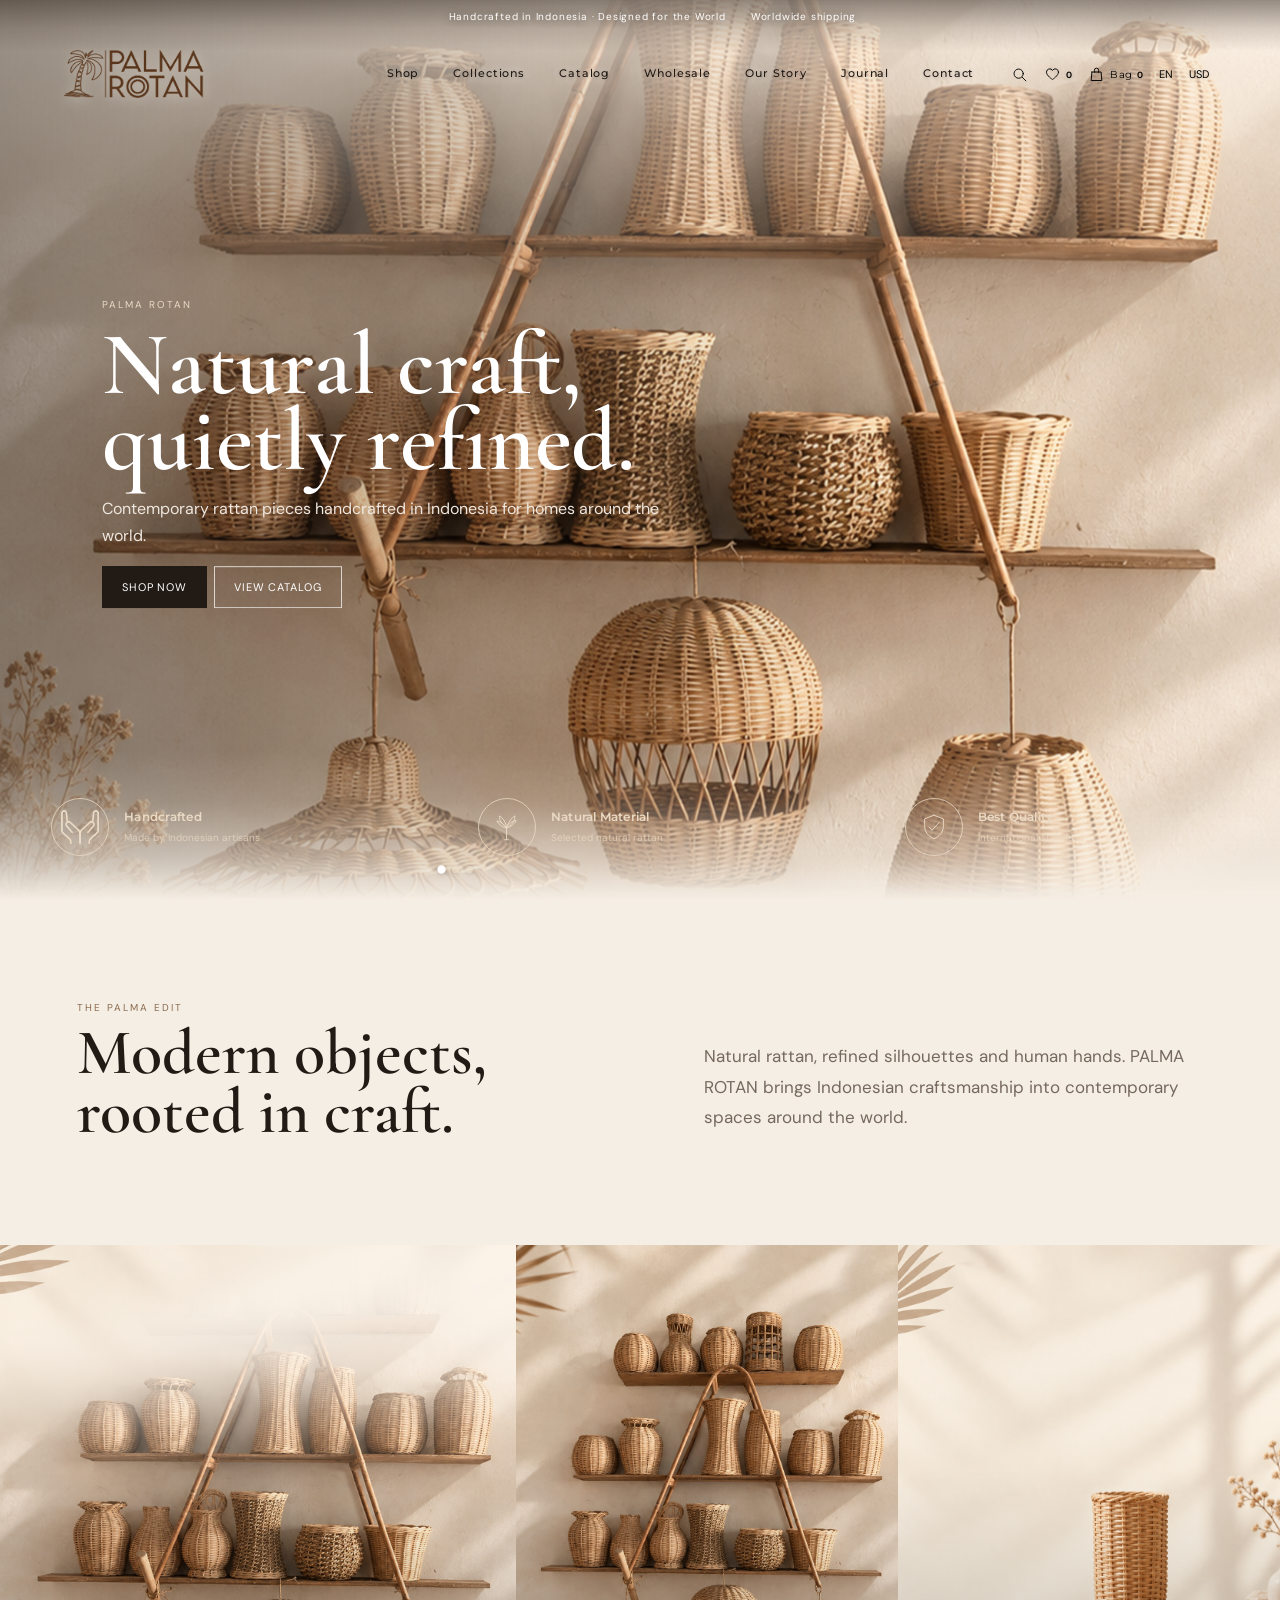
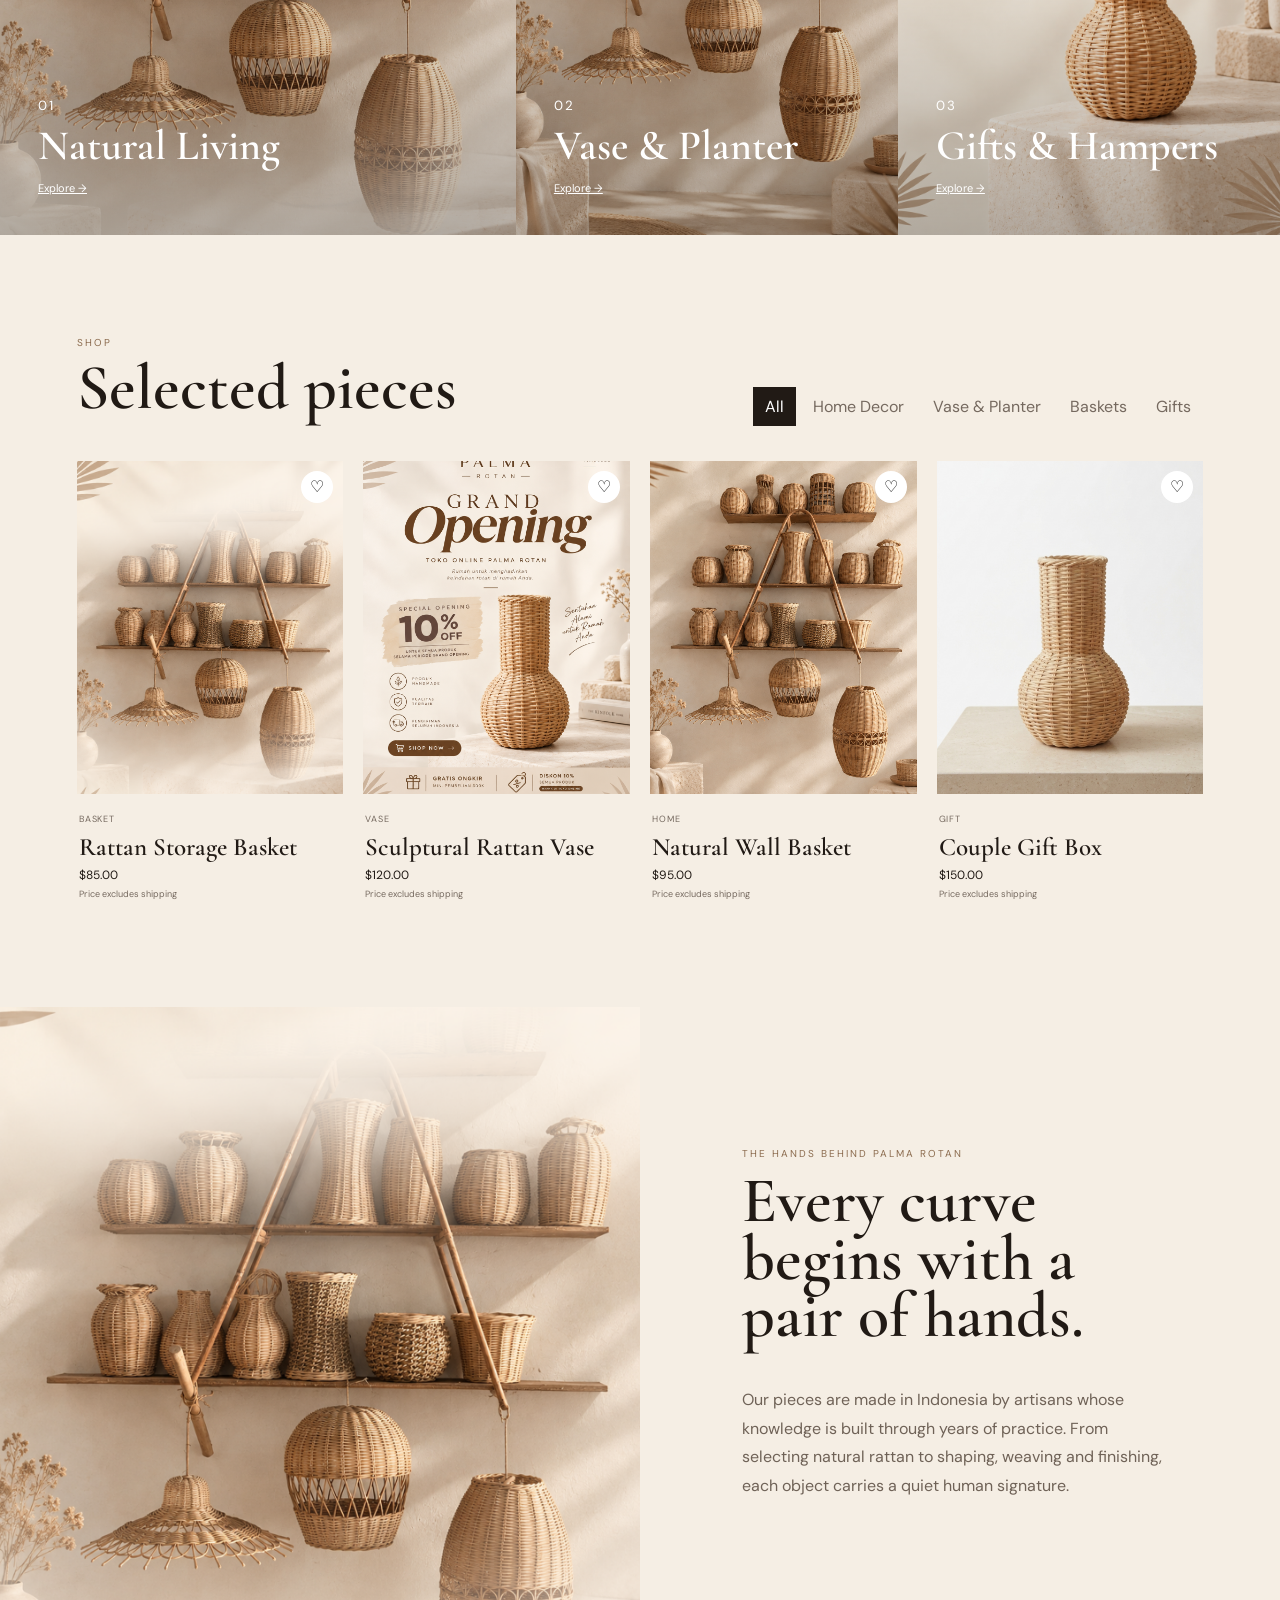
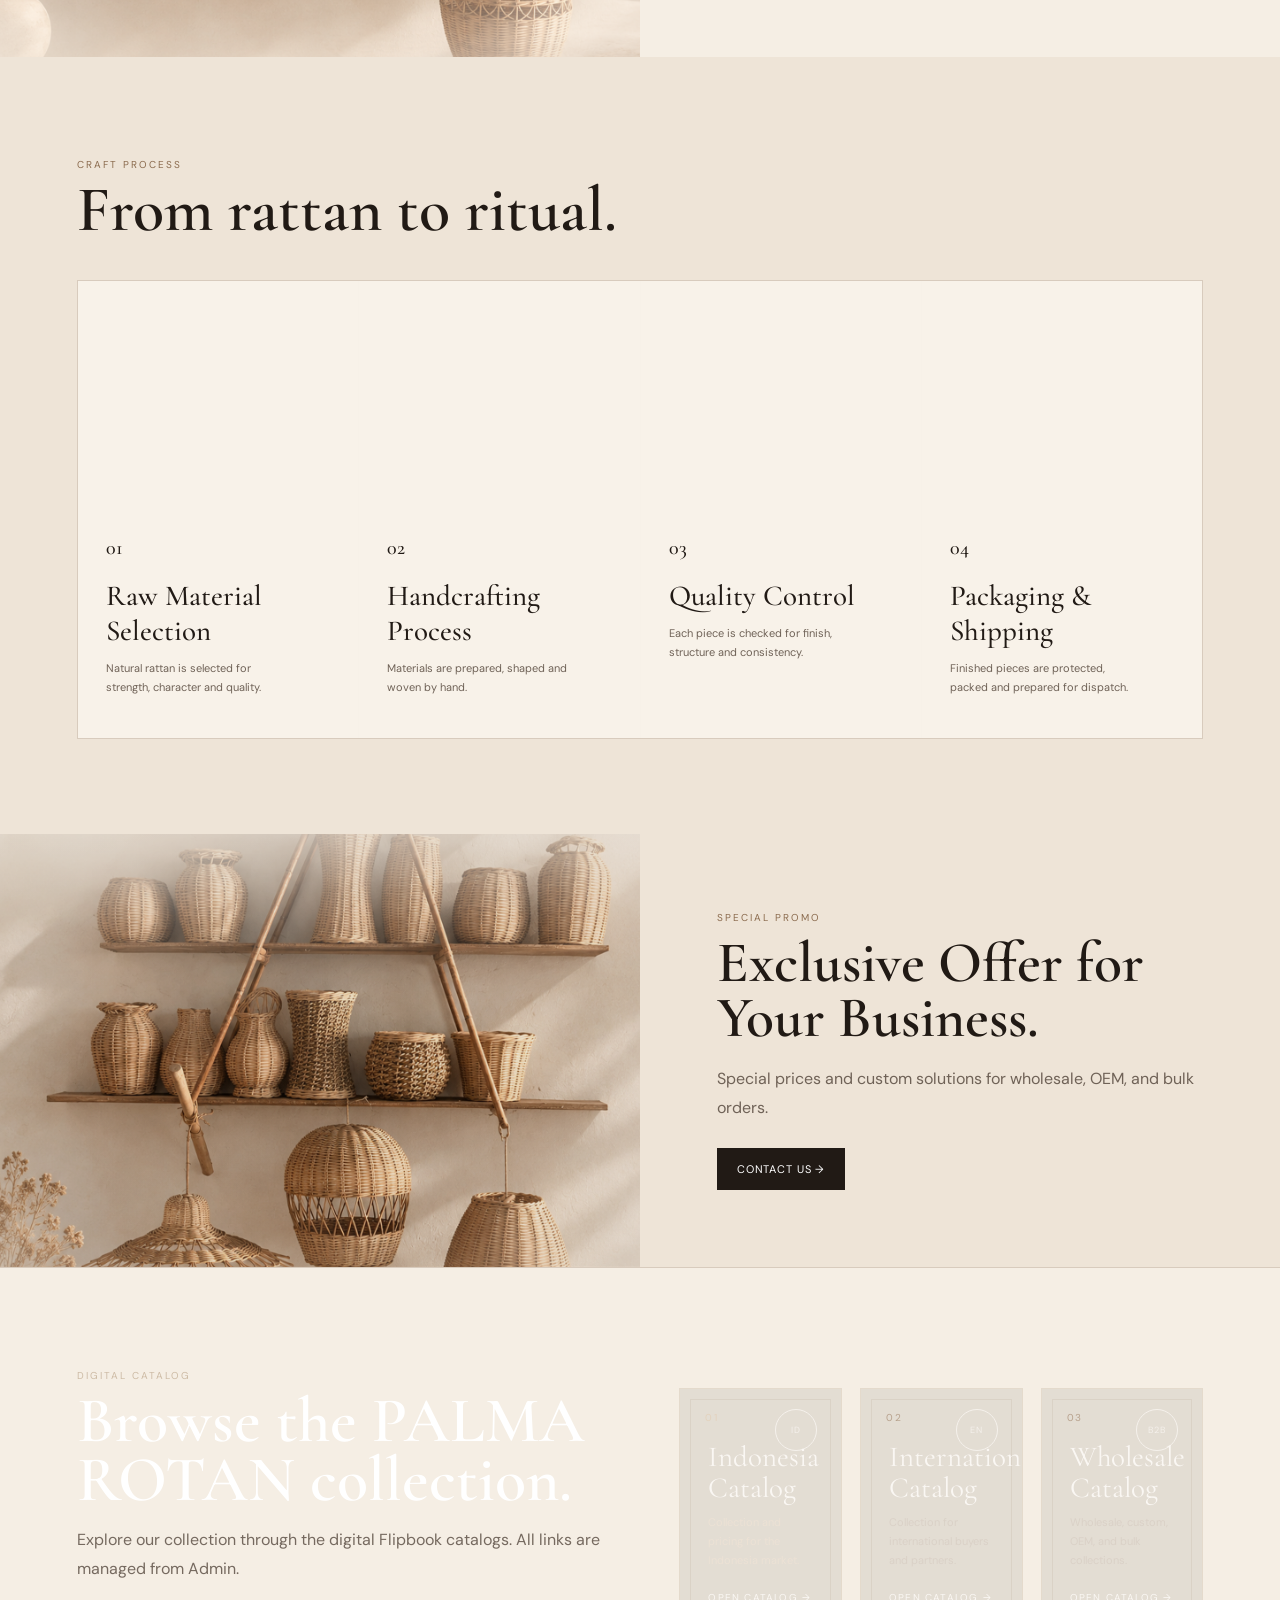
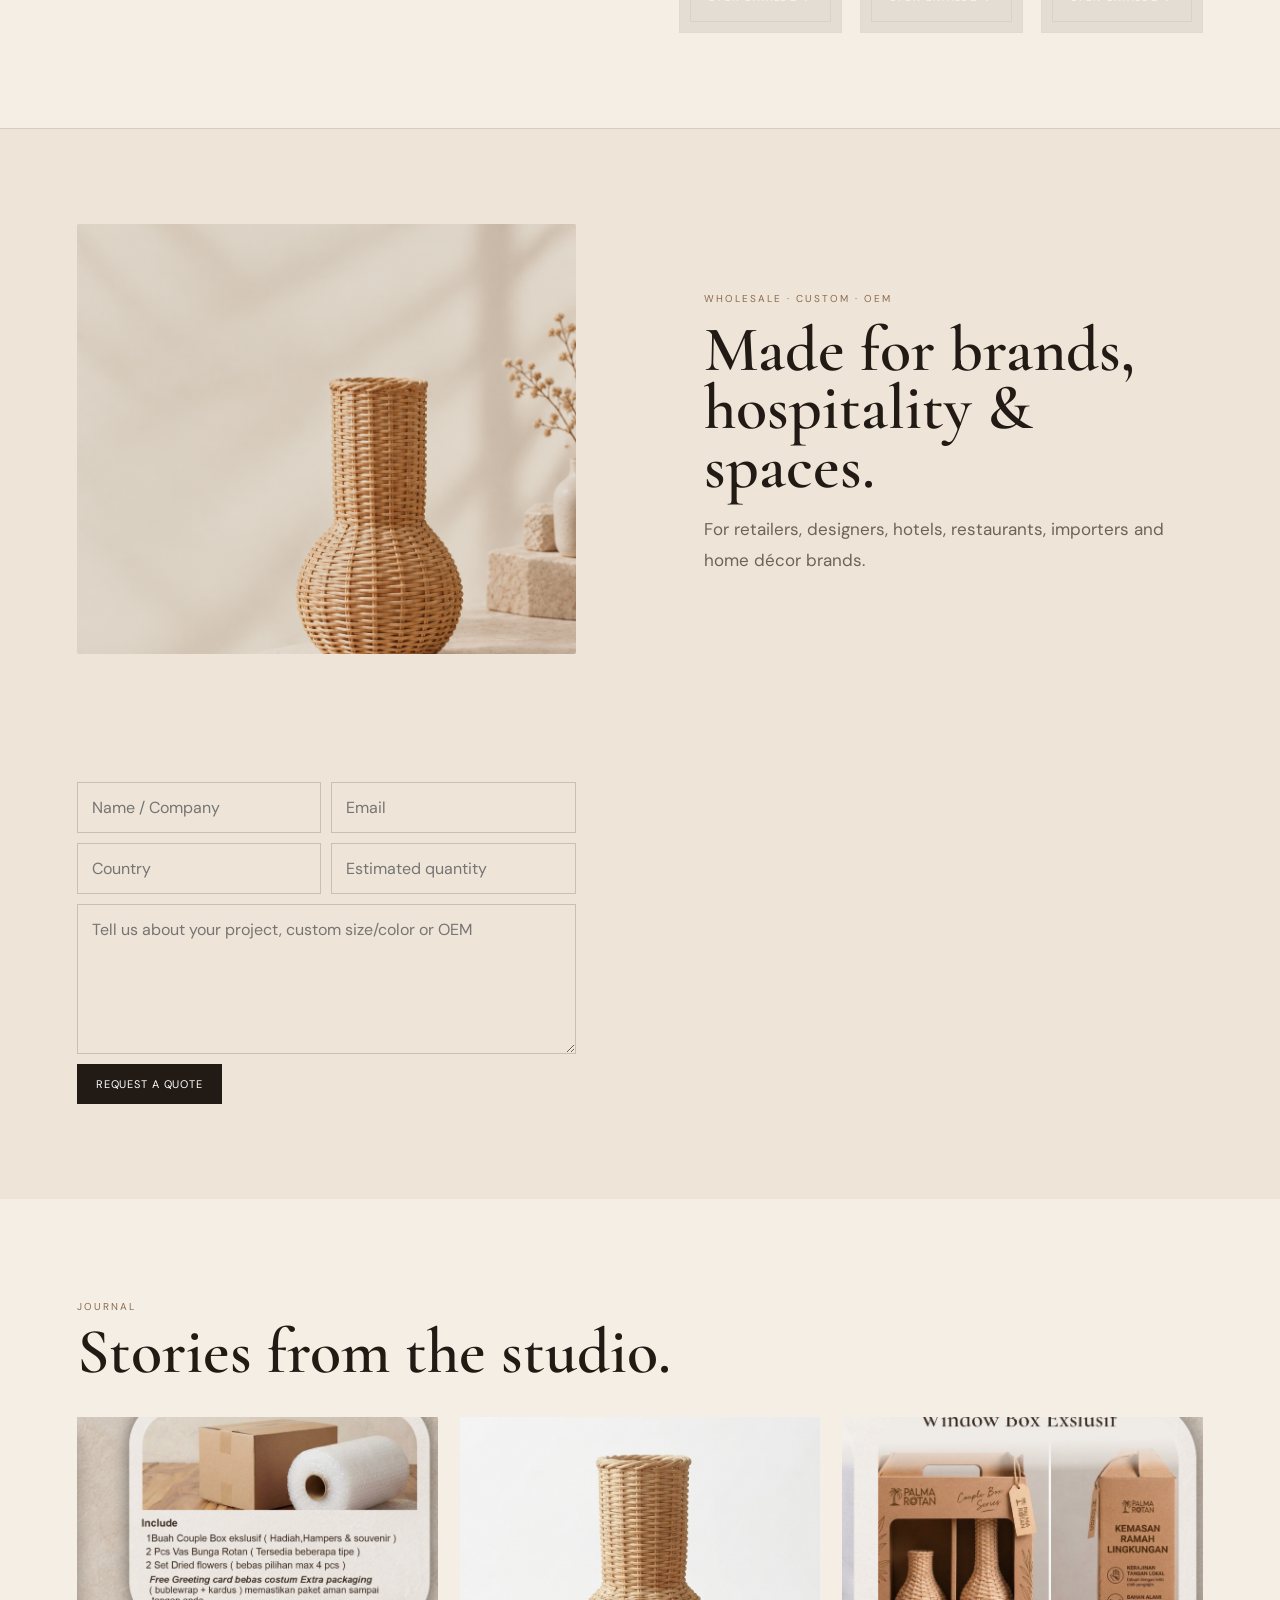
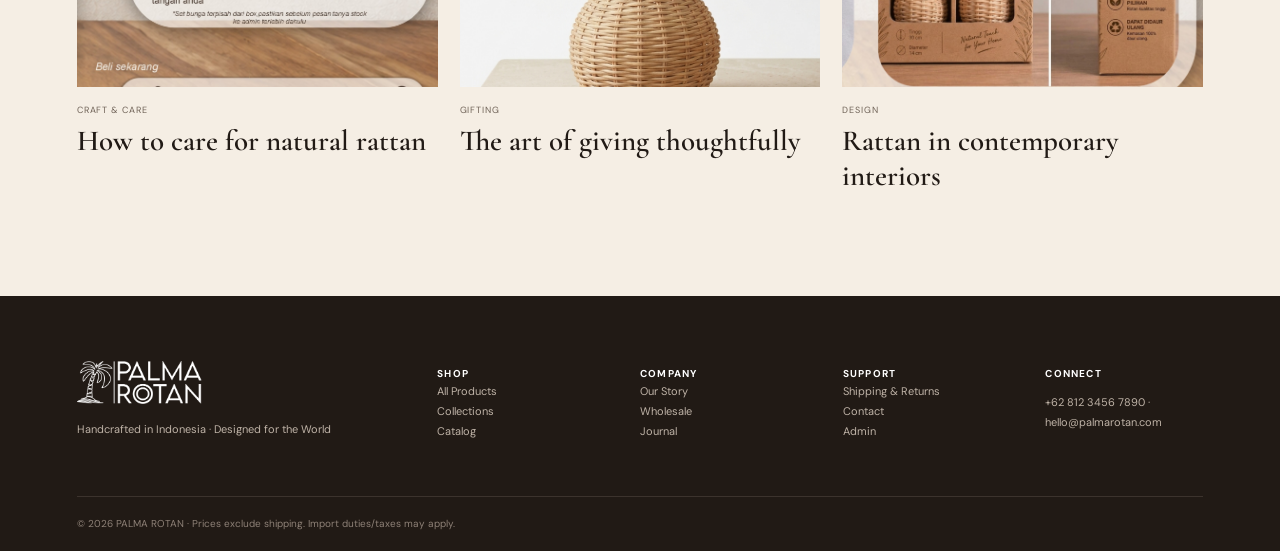
==== index.html @ 9f72a9b5 "chore: bump visitor cache for shipping fix" ====
<!doctype html><html lang="en"><head><meta charset="utf-8"><meta name="viewport" content="width=device-width,initial-scale=1"><title>PALMA ROTAN — Handcrafted in Indonesia</title><meta name="description" content="PALMA ROTAN — handcrafted rattan from Indonesia, designed for the world."><link rel="preconnect" href="https://fonts.googleapis.com"><link rel="preconnect" href="https://fonts.gstatic.com" crossorigin><link href="https://fonts.googleapis.com/css2?family=Cormorant+Garamond:wght@500;600;700&family=DM+Sans:wght@400;500;600;700&family=Montserrat:wght@400;500;600&display=swap" rel="stylesheet"><link rel="stylesheet" href="assets/style.css"></head><body><div class="topbar"><span data-i18n="top">Handcrafted in Indonesia · Designed for the World</span><span data-i18n="topShip">Worldwide shipping</span></div><header><button class="mobile" onclick="toggleNav()">☰</button><a class="brand" href="#home"><img src="assets/logo-palma.png" alt="PALMA ROTAN"></a><nav id="nav"><a href="#shop" data-i18n="navShop">Shop</a><a href="#collections" data-i18n="navCollections">Collections</a><a href="#catalog" data-i18n="navCatalog">Catalog</a><a href="#wholesale" data-i18n="navWholesale">Wholesale</a><a href="#story" data-i18n="navStory">Our Story</a><a href="#journal" data-i18n="navJournal">Journal</a><a href="#contact" data-i18n="navContact">Contact</a></nav><div class="actions"><button class="actionIcon" aria-label="Search" onclick="openSearch()"><svg viewBox="0 0 24 24"><circle cx="10.8" cy="10.8" r="6.5"/><path d="m16 16 5 5"/></svg></button><button class="actionIcon countAction" aria-label="Wishlist" onclick="openWishlist()"><svg viewBox="0 0 24 24"><path d="M20.5 8.7c0 5-8.5 10.3-8.5 10.3S3.5 13.7 3.5 8.7A4.6 4.6 0 0 1 12 6.2a4.6 4.6 0 0 1 8.5 2.5Z"/></svg><b id="wishCount">0</b></button><button class="actionIcon bagAction" aria-label="Shopping bag" onclick="openCart()"><svg viewBox="0 0 24 24"><path d="M5.5 8.5h13l1 12h-15l1-12Z"/><path d="M9 9V6a3 3 0 0 1 6 0v3"/></svg><span class="bagLabel">Bag</span><b id="cartCount">0</b></button><button onclick="toggleLanguage()" id="langBtn">EN</button><button onclick="cycleCurrency()" id="currencyBtn">USD</button></div></header><main id="home"><section class="hero"><div id="heroSlides"></div><div class="heroShade"></div><div class="heroCopy"><span class="eyebrow" id="heroEye"></span><h1 id="heroTitle"></h1><p id="heroText"></p><div><a class="btn dark" href="#shop" data-i18n="shopNow">Shop Now</a><a class="btn light" href="#catalog" data-i18n="viewCatalog">View Catalog</a></div></div><section class="benefits benefitsHero reveal-group" aria-label="PALMA ROTAN benefits">
<div class="reveal-item"><span class="benefitIcon" aria-hidden="true"><span class="benefitHandIcon" aria-hidden="true"></span></span><div><b data-i18n="benefit1">Handcrafted</b><small data-i18n="benefit1s">Made by Indonesian artisans</small></div></div>
<div class="reveal-item benefit-center"><span class="benefitIcon palmIcon" aria-hidden="true"><svg viewBox="0 0 48 48" role="presentation"><path d="M24 43V23"/><path d="M24 25C20 18 15 15 9 14c4 6 8 9 15 11"/><path d="M24 24C28 17 33 14 39 13c-3 6-8 10-15 12"/><path d="M24 22C22 14 18 9 13 6c0 7 3 12 10 17"/><path d="M25 22C28 14 32 9 37 6c0 7-3 12-10 17"/><path d="M21 43h6"/></svg></span><div class="hero-slide-indicator"><div class="dots" id="heroDots"></div></div><div><b data-i18n="benefit2">Natural Material</b><small data-i18n="benefit2s">Selected natural rattan</small></div></div>
<div class="reveal-item"><span class="benefitIcon" aria-hidden="true"><svg viewBox="0 0 48 48"><path d="M24 5 39 11v11c0 10-6 17-15 21C15 39 9 32 9 22V11l15-6Z"/><path d="m16 24 5 5 11-12"/></svg></span><div><b data-i18n="benefit3">Best Quality</b><small data-i18n="benefit3s">Made with care and consistency</small></div></div>
</section></section><section class="section intro reveal" id="collections"><div><span class="eyebrow" data-i18n="palmaEdit">THE PALMA EDIT</span><h2 data-i18n="introTitle">Modern objects,<br>rooted in craft.</h2></div><p data-i18n="introText">Natural rattan, refined silhouettes and human hands. PALMA ROTAN brings Indonesian craftsmanship into contemporary spaces around the world.</p></section><section class="collections reveal-group"><article class="collection tall reveal-item" style="background-image:url('assets/hero-collection.png')"><div><small>01</small><h3><span data-i18n="col1">Natural Living</span></h3><a href="#shop" data-i18n="explore">Explore →</a></div></article><article class="collection reveal-item" style="background-image:url('assets/hero-vase.png')"><div><small>02</small><h3><span data-i18n="col2">Vase & Planter</span></h3><a href="#shop" data-i18n="explore">Explore →</a></div></article><article class="collection reveal-item" style="background-image:url('assets/grand-opening.png')"><div><small>03</small><h3><span data-i18n="col3">Gifts & Hampers</span></h3><a href="#shop" data-i18n="explore">Explore →</a></div></article></section><section class="section reveal" id="shop"><div class="sectionHead"><div><span class="eyebrow" data-i18n="shopLabel">SHOP</span><h2 data-i18n="shopTitle">Selected pieces</h2></div><div id="filters" class="filters"></div></div><div id="products" class="products"></div></section><section class="story reveal" id="story"><div class="storyImg"></div><div class="storyText"><span class="eyebrow" data-i18n="hands">THE HANDS BEHIND PALMA ROTAN</span><h2 data-i18n="storyTitle">Every curve begins with a pair of hands.</h2><p data-i18n="storyText">Our pieces are made in Indonesia by artisans whose knowledge is built through years of practice. From selecting natural rattan to shaping, weaving and finishing, each object carries a quiet human signature.</p></div></section><section class="section process reveal"><span class="eyebrow" data-process-eyebrow>PROSES KERAJINAN</span><h2 data-process-title>Dari rotan menjadi karya.</h2><div class="processGrid"><article class="processCard reveal-item"><div class="processMedia"></div><div class="processCopy"><b class="processNo">01</b><h3 class="processTitle"></h3><p class="processDesc"></p></div></article><article class="processCard reveal-item"><div class="processMedia"></div><div class="processCopy"><b class="processNo">02</b><h3 class="processTitle"></h3><p class="processDesc"></p></div></article><article class="processCard reveal-item"><div class="processMedia"></div><div class="processCopy"><b class="processNo">03</b><h3 class="processTitle"></h3><p class="processDesc"></p></div></article><article class="processCard reveal-item"><div class="processMedia"></div><div class="processCopy"><b class="processNo">04</b><h3 class="processTitle"></h3><p class="processDesc"></p></div></article></div></section><section class="promoBanner reveal" id="promo"><div class="promoImage"></div><div class="promoCopy"><span class="eyebrow promoEyebrow"></span><h2 class="promoTitle"></h2><p class="promoText"></p><a class="btn promoBtn" href="#contact"></a></div></section><section class="catalog section reveal" id="catalog"><div class="catalogIntro"><span class="eyebrow" data-i18n="catalogEyebrow">KATALOG DIGITAL</span><h2 data-i18n="catalogTitle">Jelajahi koleksi PALMA ROTAN.</h2><p data-i18n="catalogText">Temukan koleksi kami melalui katalog digital Flipbook. Semua tautan dapat dikelola dari Admin.</p></div><div class="catalogCards"><a id="catID" class="catalogCard catalogPrimary" target="_blank"><span class="catalogNo">01</span><span class="catalogIcon">ID</span><span class="catalogLabel" data-i18n="catIDTitle">Katalog Indonesia</span><span class="catalogDesc" data-i18n="catIDDesc">Koleksi dan harga untuk pasar Indonesia.</span><span class="catalogLink" data-i18n="catOpen">Buka Katalog →</span></a><a id="catEN" class="catalogCard" target="_blank"><span class="catalogNo">02</span><span class="catalogIcon">EN</span><span class="catalogLabel" data-i18n="catENTitle">International Catalog</span><span class="catalogDesc" data-i18n="catENDesc">Collection for international buyers and partners.</span><span class="catalogLink" data-i18n="catOpen">Buka Katalog →</span></a><a id="catWHO" class="catalogCard" target="_blank"><span class="catalogNo">03</span><span class="catalogIcon">B2B</span><span class="catalogLabel" data-i18n="catWHOTitle">Wholesale Catalog</span><span class="catalogDesc" data-i18n="catWHODesc">Wholesale, custom, OEM, and bulk collections.</span><span class="catalogLink" data-i18n="catOpen">Buka Katalog →</span></a></div></section><section class="section wholesale reveal" id="wholesale"><div class="wholesaleVisual" aria-label="Wholesale"></div><div class="wholesaleCopy"><span class="eyebrow" data-wholesale-eyebrow data-i18n="wholesaleEyebrow">WHOLESALE · CUSTOM · OEM</span><h2 data-wholesale-title data-i18n="wholesaleTitle">Made for brands, hospitality & spaces.</h2><p data-wholesale-text data-i18n="wholesaleText">For retailers, designers, hotels, restaurants, importers and home décor brands.</p></div><form id="quoteForm"><input name="name" placeholder="Name / Company" required><input name="email" type="email" placeholder="Email" required><input name="country" placeholder="Country" required><input name="qty" type="number" placeholder="Estimated quantity"><textarea name="message" placeholder="Tell us about your project, custom size/color or OEM"></textarea><button class="btn dark" type="submit" data-wholesale-button>Request a Quote</button></form></section><section class="section reveal" id="journal"><span class="eyebrow" data-i18n="journalEyebrow">JOURNAL</span><h2 data-i18n="journalTitle">Stories from the studio.</h2><div class="journal"><article><img src="assets/packaging.jpg" alt="Packaging"><small>Craft & Care</small><h3>How to care for natural rattan</h3></article><article><img src="assets/couple-box.jpg" alt="Gift"><small>Gifting</small><h3>The art of giving thoughtfully</h3></article><article><img src="assets/window-box.jpg" alt="Design"><small>Design</small><h3>Rattan in contemporary interiors</h3></article></div></section></main><footer id="contact" class="reveal"><div><img src="assets/logo-palma.png" alt="PALMA ROTAN"><p data-i18n="footerTagline">Handcrafted in Indonesia · Designed for the World.</p></div><div><b data-i18n="footerShop">Shop</b><a href="#shop" data-i18n="footerAllProducts">All Products</a><a href="#collections" data-i18n="footerCollections">Collections</a><a href="#catalog" data-i18n="footerCatalog">Catalog</a></div><div><b data-i18n="footerCompany">Company</b><a href="#story" data-i18n="footerStory">Our Story</a><a href="#wholesale" data-i18n="footerWholesale">Wholesale</a><a href="#journal" data-i18n="footerJournal">Journal</a></div><div><b data-i18n="footerSupport">Support</b><a href="#contact" data-i18n="footerShipping">Shipping & Returns</a><a href="#contact" data-i18n="footerContact">Contact</a><a href="admin/index.html">Admin</a></div><div><b data-i18n="footerConnect">Connect</b><p id="contactInfo">WhatsApp · Email</p><div id="salesChannels" class="salesChannels"></div></div><div class="copyright">© 2026 PALMA ROTAN · <span data-i18n="exclude">Prices exclude shipping. Import duties/taxes may apply.</span></div></footer><div id="drawer" class="drawer"><div class="drawerBox"><button class="close" onclick="closeDrawer()">×</button><div id="drawerContent"></div></div></div><div id="toast" class="toast"></div><script src="admin/config.js"></script>
<script src="app.js?v=20261003-0428"></script></body></html>
---- assets/style.css ----
:root{--ivory:#f5eee4;--cream:#eee2d2;--sand:#d9c6ae;--brown:#8b6b4e;--dark:#211a15;--muted:#75695f;--line:#d8cbbd;--header-bg:#fbf8f2;--header-tagline:#d9c6ae;--hero-eyebrow:#eadac5;--hero-title:#fff;--hero-text:#eee7df;--hero-button:#eadac5;--feature-icon-text:#eadac5;--page-bg:#f5eee4;--section-bg:#f8f2e9;--custom-border:#d8cbbd;--serif:'Cormorant Garamond',serif;--sans:'DM Sans',sans-serif}*{box-sizing:border-box}html{scroll-behavior:smooth}body{margin:0;background:var(--page-bg);color:var(--dark);font-family:var(--sans)}a{color:inherit;text-decoration:none}button,input,textarea,select{font:inherit}.topbar{position:absolute;top:0;left:0;right:0;z-index:42;text-align:center;padding:10px 5vw 28px;font-size:10px;letter-spacing:.08em;color:#fff;background:linear-gradient(180deg,rgba(42,31,23,.72) 0%,rgba(63,46,34,.38) 48%,rgba(63,46,34,0) 100%);pointer-events:none}.topbar span{margin-left:25px;color:#fff;text-shadow:0 1px 10px rgba(25,18,13,.45)}header{height:92px;padding:0 5vw;display:flex;align-items:center;gap:30px;position:absolute;top:28px;left:0;right:0;z-index:40;border-bottom:1px solid rgba(255,255,255,.28);background:linear-gradient(180deg,color-mix(in srgb,var(--header-bg) 97%,transparent) 0%,color-mix(in srgb,var(--header-bg) 84%,transparent) 54%,color-mix(in srgb,var(--header-bg) 18%,transparent) 100%);backdrop-filter:blur(8px);box-shadow:0 8px 28px rgba(46,33,24,.08)}.brand{display:flex;align-items:center;flex:0 0 auto}.brand img{width:140px;display:block;filter:none}.nav{display:flex;gap:25px;margin-left:auto}.nav a{font-size:11px;text-transform:uppercase;letter-spacing:.08em}.actions{display:flex;gap:5px}.actions button,.mobile{border:0;background:none;padding:7px;cursor:pointer;font-size:11px}.actions b{font-size:9px}.mobile{display:none}.hero{height:100vh;min-height:680px;position:relative;overflow:hidden;background:#ddd}.heroSlide{position:absolute;inset:0;background-size:cover;background-position:center;opacity:0;transition:opacity .7s}.heroSlide.active{opacity:1}.heroShade{position:absolute;inset:0;background:linear-gradient(90deg,rgba(33,26,21,.42) 0%,rgba(33,26,21,.22) 28%,rgba(33,26,21,.08) 46%,transparent 68%);pointer-events:none}.heroCopy{position:absolute;z-index:2;left:8vw;top:50%;transform:translateY(-50%);max-width:650px;color:white}.eyebrow{font-size:10px;letter-spacing:.2em;text-transform:uppercase;color:var(--brown)}.heroCopy .eyebrow{color:var(--hero-eyebrow)}.heroCopy h1{color:var(--hero-title);font:600 clamp(58px,7vw,104px)/.85 var(--serif);margin:14px 0}.heroCopy p{color:var(--hero-text);font-size:16px;line-height:1.7;max-width:560px;white-space:pre-line}.btn{display:inline-block;border:1px solid var(--dark);padding:13px 19px;font-size:11px;text-transform:uppercase;letter-spacing:.08em;cursor:pointer}.btn.dark{background:var(--dark);color:#fff}.btn.light{background:transparent;color:var(--hero-button);border-color:var(--hero-button);margin-left:7px}.btn.outline{background:transparent}.dots{position:absolute;z-index:3;left:8vw;bottom:28px;display:flex;gap:7px}.dots button{width:36px;height:3px;border:0;background:rgba(255,255,255,.35);cursor:pointer}.dots button.active{background:#fff}.benefits{display:grid;grid-template-columns:repeat(3,1fr);border-bottom:1px solid var(--line)}.benefits>div{padding:25px 5vw;border-right:1px solid var(--line);font-size:17px}.benefits>div:last-child{border:0}.benefits b{font-size:12px;margin-left:8px}.benefits small{display:block;color:var(--muted);font-size:10px;margin:6px 0 0 31px}.section{padding:95px 6vw}.intro{display:grid;grid-template-columns:1fr 1fr;gap:10vw;align-items:end}.section h2{font:600 clamp(44px,5vw,72px)/.92 var(--serif);margin:8px 0}.intro p,.wholesale p{font-size:17px;line-height:1.8;color:var(--muted)}.collections{display:grid;grid-template-columns:1.35fr 1fr 1fr;min-height:590px}.collection{position:relative;min-height:590px;background-size:cover;background-position:center}.collection:after{content:'';position:absolute;inset:0;background:var(--collection-overlay,linear-gradient(0deg,rgba(20,14,10,.72),transparent 62%))}.collection>div{position:absolute;z-index:2;left:38px;bottom:38px;color:#fff}.collection h3{font:600 42px var(--serif);margin:5px 0}.collection small{letter-spacing:.15em}.collection a{text-decoration:underline;font-size:11px}.sectionHead{display:flex;justify-content:space-between;align-items:end;gap:20px;margin-bottom:35px}.filters{display:flex;gap:5px;flex-wrap:wrap}.filters button{border:0;background:transparent;padding:9px 12px;color:var(--muted);cursor:pointer}.filters button.active{background:var(--dark);color:white}.products{display:grid;grid-template-columns:repeat(4,1fr);gap:20px}.product{cursor:pointer}.productImg{aspect-ratio:4/5;background:var(--cream);overflow:hidden;position:relative}.productImg img{width:100%;height:100%;object-fit:cover;transition:.4s}.product:hover img{transform:scale(1.03)}.wish{position:absolute;right:10px;top:10px;border:0;border-radius:50%;background:#fff;width:32px;height:32px;cursor:pointer}.productMeta{padding:12px 2px}.productMeta small{font-size:9px;letter-spacing:.1em;text-transform:uppercase;color:var(--muted)}.productMeta h3{font:600 25px var(--serif);margin:5px 0}.productMeta p{font-size:12px;margin:0}.excludeNote{font-size:9px;color:var(--muted);margin-top:5px}.story{display:grid;grid-template-columns:1fr 1fr;background:var(--cream)}.storyImg{min-height:650px;background:url('../assets/hero-collection.png') center/cover}.storyText{padding:8vw;display:flex;flex-direction:column;justify-content:center}.storyText h2{font:600 clamp(48px,5vw,75px)/.9 var(--serif);margin:12px 0 25px}.storyText p{color:var(--muted);line-height:1.8;max-width:570px}.process{background:#eee4d7}.wholesale{display:grid;grid-template-columns:minmax(280px,1fr) minmax(320px,1fr);gap:28px;align-items:stretch}.wholesaleVisual{min-height:430px;border-radius:2px;background-position:center;background-size:cover;background-repeat:no-repeat}.wholesaleCopy{align-self:center}.wholesaleCopy h2{margin:14px 0 16px}.wholesaleCopy p{max-width:600px}.wholesale form{display:grid;grid-template-columns:1fr 1fr;gap:12px;align-content:center}.wholesale form textarea{grid-column:1/-1;min-height:150px}.wholesale form .btn{grid-column:1/-1;justify-self:start;border:0;cursor:pointer}@media(max-width:900px){.wholesale{grid-template-columns:1fr}.wholesaleVisual{min-height:340px}.wholesale form{grid-template-columns:1fr}}.processGrid{display:grid;grid-template-columns:repeat(6,1fr);gap:1px;background:var(--line);border:1px solid var(--line);margin-top:40px}.processGrid>div{background:var(--ivory);padding:25px;min-height:210px}.processGrid b{font:600 24px var(--serif);color:var(--brown)}.processGrid h3{font:600 25px var(--serif);margin:28px 0 8px}.processGrid p{font-size:11px;line-height:1.6;color:var(--muted)}.catalog{background:var(--dark);color:white;display:flex;justify-content:space-between;align-items:end;gap:40px}.catalog .eyebrow{color:#cdbba5}.catalog p{color:#c7bdb2;max-width:580px;line-height:1.7}.catalogBtns{display:flex;gap:7px;flex-wrap:wrap}.catalogBtns .outline{border-color:#75685e;color:white}.wholesale{display:grid;grid-template-columns:1fr 1fr;gap:10vw;background:#e9dfd1}.wholesale form{display:grid;grid-template-columns:1fr 1fr;gap:10px}.wholesale input,.wholesale textarea{border:1px solid #cdbfae;background:transparent;padding:14px;outline:none}.wholesale textarea{grid-column:1/-1;min-height:140px}.wholesale button{border:0}.journal{display:grid;grid-template-columns:repeat(3,1fr);gap:22px;margin-top:35px}.journal img{width:100%;aspect-ratio:4/3;object-fit:cover}.journal small{display:block;color:var(--muted);margin-top:12px;text-transform:uppercase;letter-spacing:.1em;font-size:9px}.journal h3{font:600 29px var(--serif);margin:7px 0}footer{background:var(--dark);color:white;padding:65px 6vw 22px;display:grid;grid-template-columns:2fr repeat(4,1fr);gap:45px}footer img{width:125px;filter:brightness(0) invert(1)}footer p,footer a{display:block;color:#bfb3a7;font-size:11px;line-height:1.8}footer b{font-size:10px;text-transform:uppercase;letter-spacing:.12em}.copyright{grid-column:1/-1;border-top:1px solid #3c332d;padding-top:20px;color:#8e8177;font-size:10px}.drawer{position:fixed;inset:0;background:rgba(0,0,0,.35);z-index:100;opacity:0;pointer-events:none;transition:.25s}.drawer.open{opacity:1;pointer-events:auto}.drawerBox{position:absolute;right:0;top:0;height:100%;width:min(580px,100%);background:var(--ivory);padding:28px;overflow:auto}.close{float:right;border:0;background:none;font-size:30px;cursor:pointer}.cartRow{display:grid;grid-template-columns:70px 1fr auto;gap:13px;padding:15px 0;border-bottom:1px solid var(--line)}.cartRow img{width:70px;height:80px;object-fit:cover}.cartRow h4{font:600 22px var(--serif);margin:0}.qty{display:flex;align-items:center;gap:7px;margin-top:8px}.qty button{width:26px;height:26px;border:1px solid var(--line);background:white;cursor:pointer}.summary{border-top:1px solid var(--line);margin-top:20px;padding-top:15px}.sum{display:flex;justify-content:space-between;margin:8px 0;font-size:12px}.sum.total{font-size:16px;font-weight:700}.checkout label{display:block;font-size:9px;letter-spacing:.1em;text-transform:uppercase;margin:11px 0 5px}.checkout input,.checkout select,.checkout textarea{width:100%;padding:12px;border:1px solid var(--line);background:white}.checkout textarea{min-height:70px}.notice{padding:12px;background:var(--cream);font-size:11px;line-height:1.6}.toast{position:fixed;z-index:200;left:50%;bottom:25px;transform:translate(-50%,20px);opacity:0;background:var(--dark);color:#fff;padding:12px 18px;font-size:11px;transition:.25s}.toast.show{opacity:1;transform:translate(-50%,0)}@media(max-width:1000px){.nav{display:none}.mobile{display:block}.actions{margin-left:auto}.products{grid-template-columns:repeat(2,1fr)}.collections{grid-template-columns:1fr 1fr}.collection.tall{grid-column:1/-1}.processGrid{grid-template-columns:repeat(3,1fr)}.story,.wholesale,.intro,.catalog{grid-template-columns:1fr}.catalog{display:block}.catalogBtns{margin-top:25px}footer{grid-template-columns:2fr 1fr 1fr}.section{padding:75px 5vw}}@media(max-width:620px){header{height:68px;padding:0 16px}.brand img{width:95px}.actions button{font-size:9px;padding:4px}.actions button:nth-child(1),.actions button:nth-child(2){display:none}.hero{min-height:620px}.heroCopy{left:24px;right:24px}.heroCopy h1{font-size:58px}.heroCopy p{font-size:13px}.benefits{grid-template-columns:1fr}.benefits>div{border-right:0;border-bottom:1px solid var(--line);padding:18px 24px}.section{padding:65px 22px}.collections{display:block}.collection{min-height:430px}.sectionHead{display:block}.filters{margin-top:20px;overflow:auto;flex-wrap:nowrap}.products{gap:12px}.productMeta h3{font-size:21px}.processGrid{grid-template-columns:1fr 1fr}.wholesale form{grid-template-columns:1fr}.wholesale textarea{grid-column:auto}.journal{grid-template-columns:1fr}.storyImg{min-height:450px}footer{grid-template-columns:1fr 1fr;gap:28px}footer>div:first-child{grid-column:1/-1}}
.salesChannels{display:flex;flex-wrap:wrap;gap:8px;margin-top:10px}.channelBtn{display:inline-flex;align-items:center;padding:8px 12px;border:1px solid rgba(33,26,21,.15);border-radius:999px;text-decoration:none;font-size:12px;color:inherit;background:rgba(255,255,255,.55)}.channelBtn:hover{transform:translateY(-1px)}

/* PALMA ROTAN — refined catalog & bilingual craft process */
.catalog{background:linear-gradient(135deg,#f4ecdf 0%,#fbf8f2 52%,#eee2d2 100%);border-top:1px solid var(--line);border-bottom:1px solid var(--line);}
.catalogIntro{max-width:760px;margin-bottom:34px}.catalogIntro h2{margin-bottom:10px}.catalogIntro p{max-width:620px;color:var(--muted);line-height:1.8}.catalogCards{display:grid;grid-template-columns:repeat(3,1fr);gap:18px}.catalogCard{position:relative;min-height:245px;padding:28px;background:rgba(255,253,249,.82);border:1px solid #d9ccbc;display:flex;flex-direction:column;justify-content:flex-end;overflow:hidden;transition:transform .25s ease,box-shadow .25s ease,border-color .25s ease}.catalogCard:before{content:"";position:absolute;inset:10px;border:1px solid rgba(139,107,78,.16);pointer-events:none}.catalogCard:hover{transform:translateY(-4px);box-shadow:0 18px 40px rgba(55,39,25,.09);border-color:#bca589}.catalogPrimary{background:linear-gradient(145deg,#30251e,#5a4635);color:#fff}.catalogPrimary .catalogDesc{color:#e6d9ca}.catalogNo{position:absolute;top:22px;left:25px;font-size:10px;letter-spacing:.18em;color:var(--brown)}.catalogPrimary .catalogNo{color:#d7bfa1}.catalogIcon{position:absolute;top:20px;right:24px;width:42px;height:42px;border:1px solid currentColor;border-radius:50%;display:grid;place-items:center;font-size:9px;letter-spacing:.12em;opacity:.75}.catalogLabel{font-family:var(--serif);font-size:29px;line-height:1.05;margin-bottom:10px;position:relative}.catalogDesc{font-size:11px;line-height:1.7;color:var(--muted);max-width:280px;position:relative}.catalogLink{margin-top:22px;font-size:10px;letter-spacing:.12em;text-transform:uppercase;position:relative}.catalogCard.disabled{opacity:.58;cursor:not-allowed}.catalogCard.disabled:hover{transform:none;box-shadow:none}
.processGrid{border:1px solid var(--line);background:#f7f1e8}.processGrid>div{min-height:250px;padding:30px 28px;border-right:1px solid var(--line)}.processGrid>div:last-child{border-right:0}.processGrid b{font-family:var(--serif);font-size:20px;color:var(--brown);font-weight:500}.processGrid h3{font-family:var(--serif);font-size:29px;font-weight:500;margin:48px 0 14px}.processGrid p{font-size:11px;line-height:1.75;color:var(--muted);max-width:190px}
@media(max-width:900px){.catalogCards{grid-template-columns:1fr}.catalogCard{min-height:210px}.processGrid{grid-template-columns:repeat(2,1fr)}.processGrid>div:nth-child(2n){border-right:0}.processGrid>div{border-bottom:1px solid var(--line)}}
@media(max-width:560px){.processGrid{grid-template-columns:1fr}.processGrid>div{border-right:0}.processGrid>div:last-child{border-bottom:0}.catalogCard{min-height:200px}.catalogLabel{font-size:26px}}

.nav{gap:32px}.nav a{font-family:'Montserrat',sans-serif;font-size:10px;font-weight:500;letter-spacing:.11em;white-space:nowrap}.actions{gap:8px}
@media(max-width:1100px){.nav{gap:20px}.nav a{font-size:9px}}


/* PALMA ROTAN — final navigation spacing fix */
#nav{display:flex;align-items:center;gap:34px;margin-left:auto;flex:0 1 auto;}
#nav a{font-family:'Montserrat',sans-serif;font-size:11px;font-weight:500;letter-spacing:.08em;white-space:nowrap;line-height:1.2;}
#nav a:hover{opacity:.68;}
@media(max-width:1250px){#nav{gap:24px}#nav a{font-size:10px;letter-spacing:.06em}}
@media(max-width:1080px){#nav{display:none}.mobile{display:block}}

/* PALMA ROTAN — refined motion, unified line icons & scroll reveal */
:root{--ease-silk:cubic-bezier(.22,.61,.36,1);--ease-soft:cubic-bezier(.16,1,.3,1)}
html{scroll-behavior:smooth;scroll-padding-top:82px}
body{overflow-x:hidden}
.benefits>div{display:flex;align-items:center;gap:16px;padding:28px 5vw;transition:background .45s var(--ease-silk)}
.benefits>div:hover{background:rgba(255,255,255,.34)}
.benefitIcon{width:24px;height:24px;flex:0 0 24px;display:grid;place-items:center;color:var(--dark);transform:translateY(0);transition:transform .65s var(--ease-soft)}
.benefitIcon svg{width:22px;height:22px;fill:none;stroke:currentColor;stroke-width:1.25;stroke-linecap:round;stroke-linejoin:round}
.benefits>div:hover .benefitIcon{transform:translateY(-5px)}
.benefits b{margin-left:0;font-family:'Montserrat',sans-serif;font-size:12px;font-weight:600;letter-spacing:.01em}
.benefits small{margin:7px 0 0;font-size:11px}
.actions{gap:2px;align-items:center}
.actions button.actionIcon{position:relative;display:inline-flex;align-items:center;gap:5px;min-width:30px;justify-content:center}
.actionIcon svg{width:17px;height:17px;fill:none;stroke:currentColor;stroke-width:1.35;stroke-linecap:round;stroke-linejoin:round;transition:transform .35s var(--ease-soft)}
.actionIcon:hover svg{transform:translateY(-2px)}
.actionIcon b{font-family:'Montserrat',sans-serif;font-size:9px;font-weight:600}
.bagLabel{font-family:'Montserrat',sans-serif;font-size:10px;letter-spacing:.02em}
.heroSlide{opacity:0;transform:scale(1.045) translateY(18px);transition:opacity 1.15s var(--ease-silk),transform 1.35s var(--ease-silk);will-change:opacity,transform}
.heroSlide.active{opacity:1;transform:scale(1) translateY(0)}
.heroCopy{transition:opacity .7s var(--ease-silk),transform .9s var(--ease-soft);will-change:transform,opacity}
.heroCopy h1,.heroCopy p,.heroCopy .eyebrow,.heroCopy .btn{animation:heroTextIn .9s var(--ease-soft) both}
.heroCopy h1{animation-delay:.08s}.heroCopy p{animation-delay:.15s}.heroCopy .btn{animation-delay:.22s}
@keyframes heroTextIn{from{opacity:0;transform:translateY(16px)}to{opacity:1;transform:translateY(0)}}
.dots button{transition:width .45s var(--ease-soft),background .45s ease,opacity .45s ease}.dots button.active{width:52px}
.reveal{opacity:1;transform:none;transition:opacity .85s var(--ease-silk),transform 1s var(--ease-soft);will-change:opacity,transform}
.reveal.reveal-ready{opacity:0;transform:translateY(42px)}
.reveal.reveal-ready.is-visible{opacity:1;transform:translateY(0)}
.reveal-group .reveal-item{opacity:1;transform:none;transition:opacity .8s var(--ease-silk),transform .9s var(--ease-soft)}
.reveal-ready .reveal-item{opacity:0;transform:translateY(34px)}
.reveal-group.is-visible .reveal-item,.reveal-group .reveal-item.is-visible{opacity:1;transform:translateY(0)}
.reveal-group.is-visible .reveal-item:nth-child(2){transition-delay:.08s}.reveal-group.is-visible .reveal-item:nth-child(3){transition-delay:.16s}.reveal-group.is-visible .reveal-item:nth-child(4){transition-delay:.24s}.reveal-group.is-visible .reveal-item:nth-child(5){transition-delay:.32s}.reveal-group.is-visible .reveal-item:nth-child(6){transition-delay:.4s}
.collection{transition:transform .8s var(--ease-soft)}.collection:hover{transform:translateY(-5px)}
.collection:after{transition:opacity .7s ease}.collection:hover:after{opacity:.86}
.productImg img{transition:transform .9s var(--ease-soft)}
.product:hover img{transform:scale(1.055)}
.productMeta{transition:transform .5s var(--ease-soft)}.product:hover .productMeta{transform:translateY(-3px)}
.processGrid>div{transition:background .45s ease,transform .6s var(--ease-soft)}.processGrid>div:hover{transform:translateY(-4px);background:#fffdf9}
.catalogCard{transition:transform .65s var(--ease-soft),box-shadow .65s var(--ease-soft),border-color .45s ease}.catalogCard:hover{transform:translateY(-7px)}
.journal article{transition:transform .65s var(--ease-soft)}.journal article:hover{transform:translateY(-5px)}
.journal img{transition:transform .9s var(--ease-soft)}.journal article:hover img{transform:scale(1.025)}
.btn{transition:transform .35s var(--ease-soft),background .35s ease,color .35s ease,border-color .35s ease,box-shadow .35s ease}.btn:hover{transform:translateY(-2px)}
.drawer{transition:opacity .45s var(--ease-silk)}.drawerBox{transform:translateX(30px);transition:transform .6s var(--ease-soft)}.drawer.open .drawerBox{transform:translateX(0)}
.toast{transition:opacity .35s var(--ease-silk),transform .45s var(--ease-soft)}
@media (prefers-reduced-motion:reduce){html{scroll-behavior:auto}.heroSlide,.heroCopy,.reveal,.reveal-group .reveal-item,.collection,.productImg img,.journal article,.journal img,.drawer,.drawerBox,.btn{transition:none!important;animation:none!important;transform:none!important}.reveal,.reveal-group .reveal-item{opacity:1!important}}
@media(max-width:620px){.benefits>div{padding:20px 24px}.bagLabel{display:none}.actionIcon svg{width:16px;height:16px}.heroSlide{transform:scale(1.025) translateY(10px)}}

.heroCopy.heroEnter .eyebrow,.heroCopy.heroEnter h1,.heroCopy.heroEnter p,.heroCopy.heroEnter .btn{animation:heroTextIn .8s var(--ease-soft) both}.heroCopy.heroEnter h1{animation-delay:.06s}.heroCopy.heroEnter p{animation-delay:.13s}.heroCopy.heroEnter .btn{animation-delay:.2s}

/* PALMA ROTAN — hero benefit icons: transparent, circular outline, no badge background */
.benefitsHero{position:absolute;z-index:4;left:0;right:0;bottom:0;display:grid;grid-template-columns:repeat(3,1fr);border-top:0;background:transparent;color:var(--feature-icon-text);}
.benefitsHero>div{padding:22px 4vw;display:flex;align-items:center;gap:15px;border-right:0;background:transparent!important;}
.benefitsHero>div:last-child{border-right:0}
.benefitsHero .benefitIcon{width:58px;height:58px;flex:0 0 58px;border:1px solid color-mix(in srgb,var(--feature-icon-text) 78%,transparent);border-radius:50%;display:grid;place-items:center;background:transparent;color:var(--feature-icon-text);overflow:hidden;}
.benefitsHero .benefitIcon svg{width:30px;height:30px;fill:none;stroke:currentColor;stroke-width:1.5;stroke-linecap:round;stroke-linejoin:round}
.benefitsHero .benefitIcon img{width:30px;height:30px;object-fit:contain;opacity:.96;display:block}.benefitsHero .benefitHandIcon{width:30px!important;height:30px!important;display:block;opacity:1}
.benefitsHero b{display:block;margin:0;color:var(--feature-icon-text);font-family:'Montserrat',sans-serif;font-size:12px;font-weight:600;letter-spacing:.02em}
.benefitsHero small{display:block;margin:6px 0 0;color:color-mix(in srgb,var(--feature-icon-text) 78%,transparent);font-size:10px;line-height:1.5}
.benefitsHero.reveal-group .reveal-item{opacity:0;transform:translateY(24px);transition:opacity .85s var(--ease-silk),transform .95s var(--ease-soft)}
.benefitsHero.reveal-group.is-visible .reveal-item,.benefitsHero.reveal-group .reveal-item.is-visible{opacity:1;transform:translateY(0)}
.benefitsHero.reveal-group.is-visible .reveal-item:nth-child(2){transition-delay:.08s}.benefitsHero.reveal-group.is-visible .reveal-item:nth-child(3){transition-delay:.16s}
@media(max-width:760px){.benefitsHero{grid-template-columns:1fr;bottom:0}.benefitsHero>div{padding:12px 22px;border-right:0;border-bottom:0}.benefitsHero>div:last-child{border-bottom:0}.benefitsHero .benefitIcon{width:44px;height:44px;flex-basis:44px}.benefitsHero .benefitIcon img{width:27px;height:27px}.benefitsHero .benefitIcon svg{width:24px;height:24px}.benefitsHero small{font-size:9px}.hero{min-height:700px}.heroCopy{top:42%;}}

/* Header integrated with hero background: logo and navigation remain clear without a hard white bar. */
@media(max-width:1000px){header{top:28px;height:76px;padding:0 5vw;background:linear-gradient(180deg,rgba(249,243,235,.95) 0%,rgba(249,243,235,.76) 62%,rgba(249,243,235,.12) 100%)}.topbar{padding-left:4vw;padding-right:4vw}.hero{height:100vh;min-height:680px}}
@media(max-width:620px){.topbar{font-size:8px;padding:8px 16px 24px}.topbar span{margin-left:10px}header{top:24px;height:70px;padding:0 16px;background:linear-gradient(180deg,rgba(249,243,235,.96) 0%,rgba(249,243,235,.78) 64%,rgba(249,243,235,.08) 100%)}.brand img{width:108px}.hero{height:100svh;min-height:700px}}

.brand img{height:auto;max-height:62px;object-fit:contain;filter:drop-shadow(0 1px 1px rgba(255,255,255,.35))}

/* PALMA ROTAN — ultra-smooth integrated menu background */
header{
  background:linear-gradient(180deg,
    rgba(250,246,239,.96) 0%,
    rgba(250,246,239,.90) 24%,
    rgba(250,246,239,.72) 48%,
    rgba(250,246,239,.43) 72%,
    rgba(250,246,239,.08) 94%,
    rgba(250,246,239,0) 100%);
  border-bottom:0;
  box-shadow:0 10px 34px rgba(46,33,24,.035);
  backdrop-filter:blur(10px) saturate(108%);
  -webkit-backdrop-filter:blur(10px) saturate(108%);
}
.topbar{
  background:linear-gradient(180deg,
    rgba(42,31,23,.60) 0%,
    rgba(63,46,34,.30) 46%,
    rgba(63,46,34,.10) 72%,
    rgba(63,46,34,0) 100%);
}
@media(max-width:1000px){
  header{
    background:linear-gradient(180deg,
      rgba(250,246,239,.95) 0%,
      rgba(250,246,239,.82) 30%,
      rgba(250,246,239,.52) 62%,
      rgba(250,246,239,.12) 90%,
      rgba(250,246,239,0) 100%);
    box-shadow:0 8px 28px rgba(46,33,24,.025);
  }
}
@media(max-width:620px){
  header{
    background:linear-gradient(180deg,
      rgba(250,246,239,.96) 0%,
      rgba(250,246,239,.84) 32%,
      rgba(250,246,239,.50) 65%,
      rgba(250,246,239,.10) 92%,
      rgba(250,246,239,0) 100%);
  }
}

/* PALMA ROTAN — seamless header fade: no visible gradient edge */
header{
  background:rgba(250,246,239,.72);
  border-bottom:0!important;
  box-shadow:none!important;
  backdrop-filter:blur(12px) saturate(105%);
  -webkit-backdrop-filter:blur(12px) saturate(105%);
}
header::after{
  content:"";
  position:absolute;
  z-index:-1;
  left:0;
  right:0;
  top:100%;
  height:145px;
  pointer-events:none;
  background:linear-gradient(180deg,
    rgba(250,246,239,.72) 0%,
    rgba(250,246,239,.52) 18%,
    rgba(250,246,239,.34) 38%,
    rgba(250,246,239,.18) 58%,
    rgba(250,246,239,.08) 78%,
    rgba(250,246,239,0) 100%);
  filter:blur(1px);
}
.topbar{
  background:linear-gradient(180deg,
    rgba(42,31,23,.58) 0%,
    rgba(63,46,34,.30) 38%,
    rgba(63,46,34,.12) 62%,
    rgba(63,46,34,0) 100%);
}
@media(max-width:1000px){
  header{background:rgba(250,246,239,.70)}
  header::after{height:125px}
}
@media(max-width:620px){
  header{background:rgba(250,246,239,.72)}
  header::after{height:105px}
}

/* PALMA ROTAN — header without any background field */
header{
  background:transparent!important;
  backdrop-filter:none!important;
  -webkit-backdrop-filter:none!important;
  border:0!important;
  box-shadow:none!important;
}
header::after{display:none!important;}
#nav a,
.actions button,
.mobile{
  text-shadow:0 1px 10px rgba(255,250,242,.75),0 1px 4px rgba(40,28,19,.28);
}
.brand img{filter:drop-shadow(0 2px 7px rgba(255,250,242,.55));}
.topbar{
  background:linear-gradient(180deg,rgba(42,31,23,.40) 0%,rgba(63,46,34,.16) 55%,rgba(63,46,34,0) 100%)!important;
}

/* PALMA ROTAN — restore approved hero benefit artwork: hand image + palm/rattan symbol */
.benefitsHero .palmIcon svg{width:31px;height:31px;fill:none;stroke:currentColor;stroke-width:1.45;stroke-linecap:round;stroke-linejoin:round;}
@media(max-width:760px){.benefitsHero .benefitHandIcon{width:26px!important;height:26px!important}.benefitsHero .palmIcon svg{width:24px;height:24px}}

/* PALMA ROTAN — minimal hero slide indicators: small centered circles */
.hero .dots#heroDots{
  left:50%;
  bottom:116px;
  transform:translateX(-50%);
  display:flex;
  align-items:center;
  justify-content:center;
  gap:7px;
  z-index:6;
}
.hero .dots#heroDots button,
.hero .dots#heroDots button.active{
  width:7px;
  height:7px;
  min-width:7px;
  border-radius:50%;
  padding:0;
  margin:0;
  border:1px solid rgba(255,255,255,.72);
  background:rgba(255,255,255,.30);
  box-shadow:0 1px 5px rgba(35,25,18,.18);
  opacity:.9;
  transition:transform .35s var(--ease-soft),background .35s ease,opacity .35s ease;
}
.hero .dots#heroDots button.active{
  background:rgba(255,255,255,.96);
  opacity:1;
  transform:scale(1.18);
}
.hero .dots#heroDots button:hover{opacity:1;transform:scale(1.15)}
@media(max-width:760px){
  .hero .dots#heroDots{bottom:178px;gap:6px}
  .hero .dots#heroDots button,
  .hero .dots#heroDots button.active{width:6px;height:6px;min-width:6px}
}

/* PALMA ROTAN — slide indicator placed directly below the Natural Material palm/rattan icon */
.benefitsHero .benefit-center{position:relative;display:flex;align-items:center;gap:15px;}
.benefitsHero .benefit-center .hero-slide-indicator{position:absolute;left:0;top:calc(50% + 34px);width:58px;display:flex;justify-content:center;pointer-events:none;}
.benefitsHero .benefit-center .dots{position:static;display:flex;align-items:center;justify-content:center;gap:6px;transform:none;}
.benefitsHero .benefit-center .dots button{width:5px!important;height:5px!important;min-width:5px;border-radius:50%;border:1px solid rgba(255,255,255,.72);background:rgba(255,255,255,.28);padding:0;margin:0;cursor:pointer;transition:transform .3s ease,background .3s ease,opacity .3s ease;}
.benefitsHero .benefit-center .dots button.active{width:5px!important;height:5px!important;background:rgba(255,255,255,.95);transform:scale(1.25);}
.benefitsHero .benefit-center .dots button:hover{transform:scale(1.3);}
@media(max-width:760px){.benefitsHero .benefit-center{display:flex;}.benefitsHero .benefit-center .hero-slide-indicator{left:0;top:calc(50% + 27px);width:44px}.benefitsHero .benefit-center .dots{gap:5px}.benefitsHero .benefit-center .dots button,.benefitsHero .benefit-center .dots button.active{width:4px!important;height:4px!important;min-width:4px;}}


/* PALMA ROTAN FINAL CANDIDATE — transparent header, individual feature colors, centered indicator */
:root{
  --feature-hand-icon:var(--feature-icon-text,#eadac5);
  --feature-natural-icon:var(--feature-icon-text,#eadac5);
  --feature-quality-icon:var(--feature-icon-text,#eadac5);
  --feature-circle:var(--feature-icon-text,#eadac5);
  --feature-text:var(--feature-icon-text,#eadac5);
  --indicator:var(--feature-icon-text,#eadac5);
  --indicator-active:#fff;
}
header{
  background:transparent!important;
  border:0!important;
  box-shadow:none!important;
  backdrop-filter:none!important;
  -webkit-backdrop-filter:none!important;
}
.topbar{background:linear-gradient(180deg,rgba(42,31,23,.48) 0%,rgba(63,46,34,.18) 55%,rgba(63,46,34,0) 100%)!important;}
.benefitsHero{
  bottom:22px!important;
  border:0!important;
  background:transparent!important;
}
.benefitsHero>div,
.benefitsHero>div:last-child{
  border:0!important;
  background:transparent!important;
}
.benefitsHero>div:nth-child(1) .benefitIcon{color:var(--feature-hand-icon)!important;border-color:color-mix(in srgb,var(--feature-circle) 78%,transparent)!important}
.benefitsHero>div:nth-child(2) .benefitIcon{color:var(--feature-natural-icon)!important;border-color:color-mix(in srgb,var(--feature-circle) 78%,transparent)!important}
.benefitsHero>div:nth-child(3) .benefitIcon{color:var(--feature-quality-icon)!important;border-color:color-mix(in srgb,var(--feature-circle) 78%,transparent)!important}
.benefitsHero b{color:var(--feature-text)!important}
.benefitsHero small{color:color-mix(in srgb,var(--feature-text) 78%,transparent)!important}
/* Supplied hand artwork: JS recolors the original PNG for reliable rendering in every browser. */
.benefitsHero .benefitHandIcon{
  width:38px!important;height:38px!important;display:block!important;
  flex:0 0 34px;
  background-color:var(--feature-hand-icon,#eadac5)!important;
  -webkit-mask-image:url('[data-uri]')!important;
  mask-image:url('[data-uri]')!important;
  -webkit-mask-repeat:no-repeat!important;
  mask-repeat:no-repeat!important;
  -webkit-mask-position:center!important;
  mask-position:center!important;
  -webkit-mask-size:contain!important;
  mask-size:contain!important;
  background-image:none!important;
}
/* Three small proportional circles, centered exactly under the palm/rattan icon. */
.benefitsHero .benefit-center .hero-slide-indicator{
  position:absolute!important;
  left:0!important;
  top:calc(50% + 36px)!important;
  width:58px!important;
  height:12px!important;
  transform:translateY(0)!important;
  display:flex!important;
  align-items:center!important;
  justify-content:center!important;
  pointer-events:auto!important;
  z-index:20!important;
}
.benefitsHero .benefit-center .dots{
  position:static!important;
  left:auto!important;bottom:auto!important;
  transform:none!important;
  display:flex!important;
  align-items:center!important;
  justify-content:center!important;
  gap:7px!important;
}
.benefitsHero .benefit-center .dots button,
.benefitsHero .benefit-center .dots button.active{
  width:7px!important;height:7px!important;min-width:7px!important;
  padding:0!important;margin:0!important;border-radius:50%!important;
  border:1px solid color-mix(in srgb,var(--indicator) 82%,transparent)!important;
  background:color-mix(in srgb,var(--indicator) 32%,transparent)!important;
  box-shadow:0 1px 4px rgba(35,25,18,.16)!important;
  transform:none!important;
}
.benefitsHero .benefit-center .dots button.active{
  background:var(--indicator-active)!important;
  border-color:var(--indicator-active)!important;
  transform:scale(1.18)!important;
}
@media(max-width:760px){
  .benefitsHero{bottom:18px!important}
  .benefitsHero .benefit-center .hero-slide-indicator{top:calc(50% + 29px)!important;width:44px!important}
  .benefitsHero .benefit-center .dots{gap:6px!important}
  .benefitsHero .benefit-center .dots button,
  .benefitsHero .benefit-center .dots button.active{width:6px!important;height:6px!important;min-width:6px!important}
}
/* Fade the hero into the page background without a hard horizontal seam. */
.hero:after{
  content:"";position:absolute;left:0;right:0;bottom:0;height:150px;z-index:3;
  pointer-events:none;
  background:linear-gradient(to bottom,rgba(245,238,228,0) 0%,rgba(245,238,228,.18) 34%,rgba(245,238,228,.58) 72%,rgba(245,238,228,1) 100%);
}


/* PALMA ROTAN — final hand icon + clickable centered slide indicator fix */
.benefitsHero .benefit-center .hero-slide-indicator{
  pointer-events:auto!important;
  cursor:pointer;
  z-index:20!important;
}
.benefitsHero .benefit-center .hero-slide-indicator .dots{
  pointer-events:auto!important;
}
.benefitsHero .benefit-center .hero-slide-indicator .dots button{
  pointer-events:auto!important;
  cursor:pointer!important;
}
@media(max-width:760px){
  .benefitsHero .benefitHandIcon{width:27px!important;height:27px!important;}
}

/* Final visual correction */
.heroCopy .btn.light{color:#fff!important;border-color:rgba(255,255,255,.72)!important;}

/* PALMA ROTAN — CMS media/text/color sections */
.catalogCard{background-color:var(--catalog-bg,#f5eee4);background-image:var(--catalog-image);background-size:cover;background-position:center}.catalogCard:after{content:"";position:absolute;inset:0;background:var(--catalog-overlay,#000);opacity:var(--catalog-overlay-opacity,.12);pointer-events:none}.catalogCard>*{z-index:1}.catalogLabel{color:var(--catalog-title,#fff)}.catalogDesc{color:var(--catalog-desc,#c7bdb2)}.catalogLink{color:var(--catalog-title,#fff)}.processGrid{grid-template-columns:repeat(4,1fr)}.process.reveal.reveal-ready .processCard{opacity:0;transform:translateY(34px);transition:opacity .8s var(--ease-silk),transform .9s var(--ease-soft)}.process.reveal.reveal-ready.is-visible .processCard{opacity:1;transform:translateY(0)}.process.reveal.reveal-ready.is-visible .processCard:nth-child(2){transition-delay:.08s}.process.reveal.reveal-ready.is-visible .processCard:nth-child(3){transition-delay:.16s}.process.reveal.reveal-ready.is-visible .processCard:nth-child(4){transition-delay:.24s}.processCard{padding:0!important;min-height:0!important;overflow:hidden;display:flex;flex-direction:column}.processMedia{min-height:230px;background-image:var(--process-image);background-size:cover;background-position:center}.processCopy{padding:25px 28px 30px;min-height:190px}.processCard .processNo{color:var(--process-title,#211a15)}.processCard .processTitle{color:var(--process-title,#211a15);margin:18px 0 10px}.processCard .processDesc{color:var(--process-text,#6f6257)}.promoBanner{display:grid;grid-template-columns:1fr 1fr;min-height:330px;overflow:hidden}.promoImage{background-size:cover;background-position:center}.promoCopy{padding:6vw;display:flex;flex-direction:column;justify-content:center}.promoTitle{font:600 clamp(42px,4.5vw,65px)/.95 var(--serif);margin:12px 0 20px}.promoText{font-size:16px;line-height:1.8;max-width:570px;margin:0 0 25px}.promoBtn{align-self:flex-start;text-decoration:none}@media(max-width:900px){.processGrid{grid-template-columns:repeat(2,1fr)}.promoBanner{grid-template-columns:1fr}.promoImage{min-height:280px}}@media(max-width:560px){.processGrid{grid-template-columns:1fr}.processMedia{min-height:210px}}
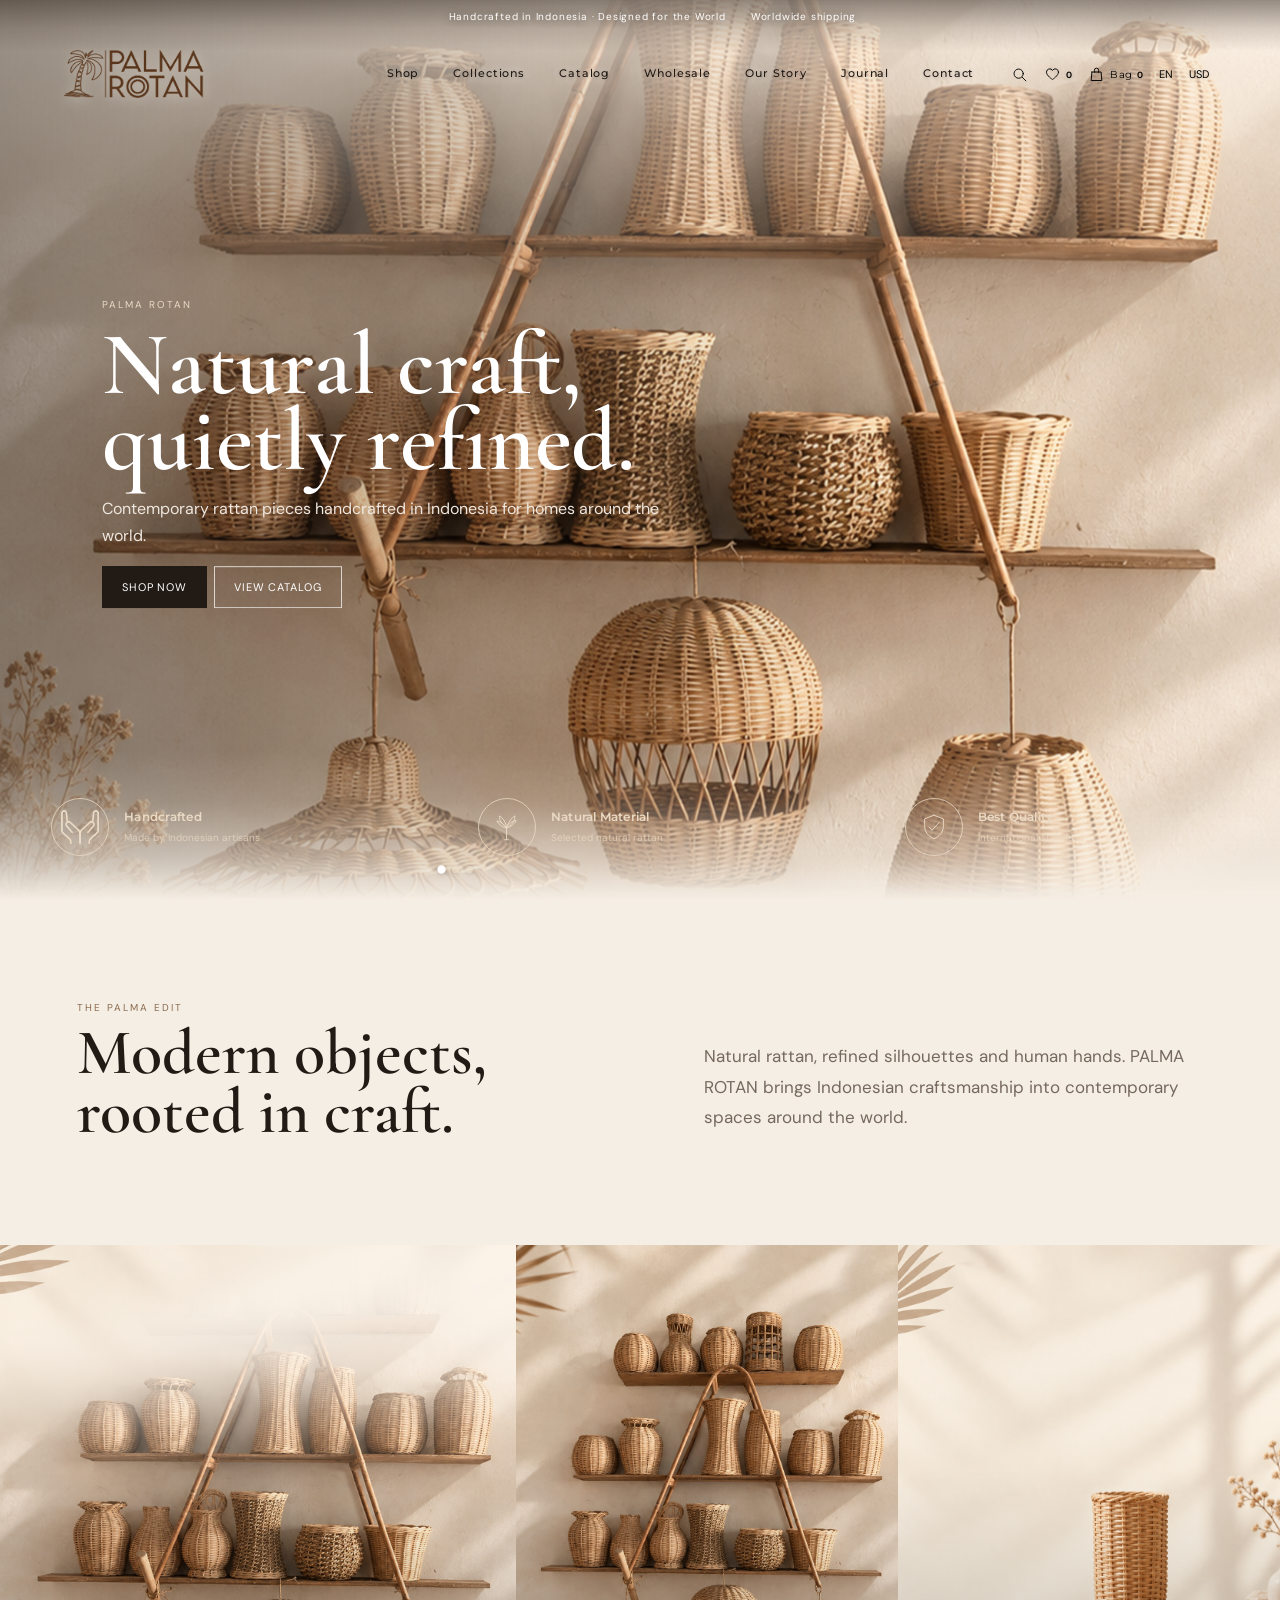
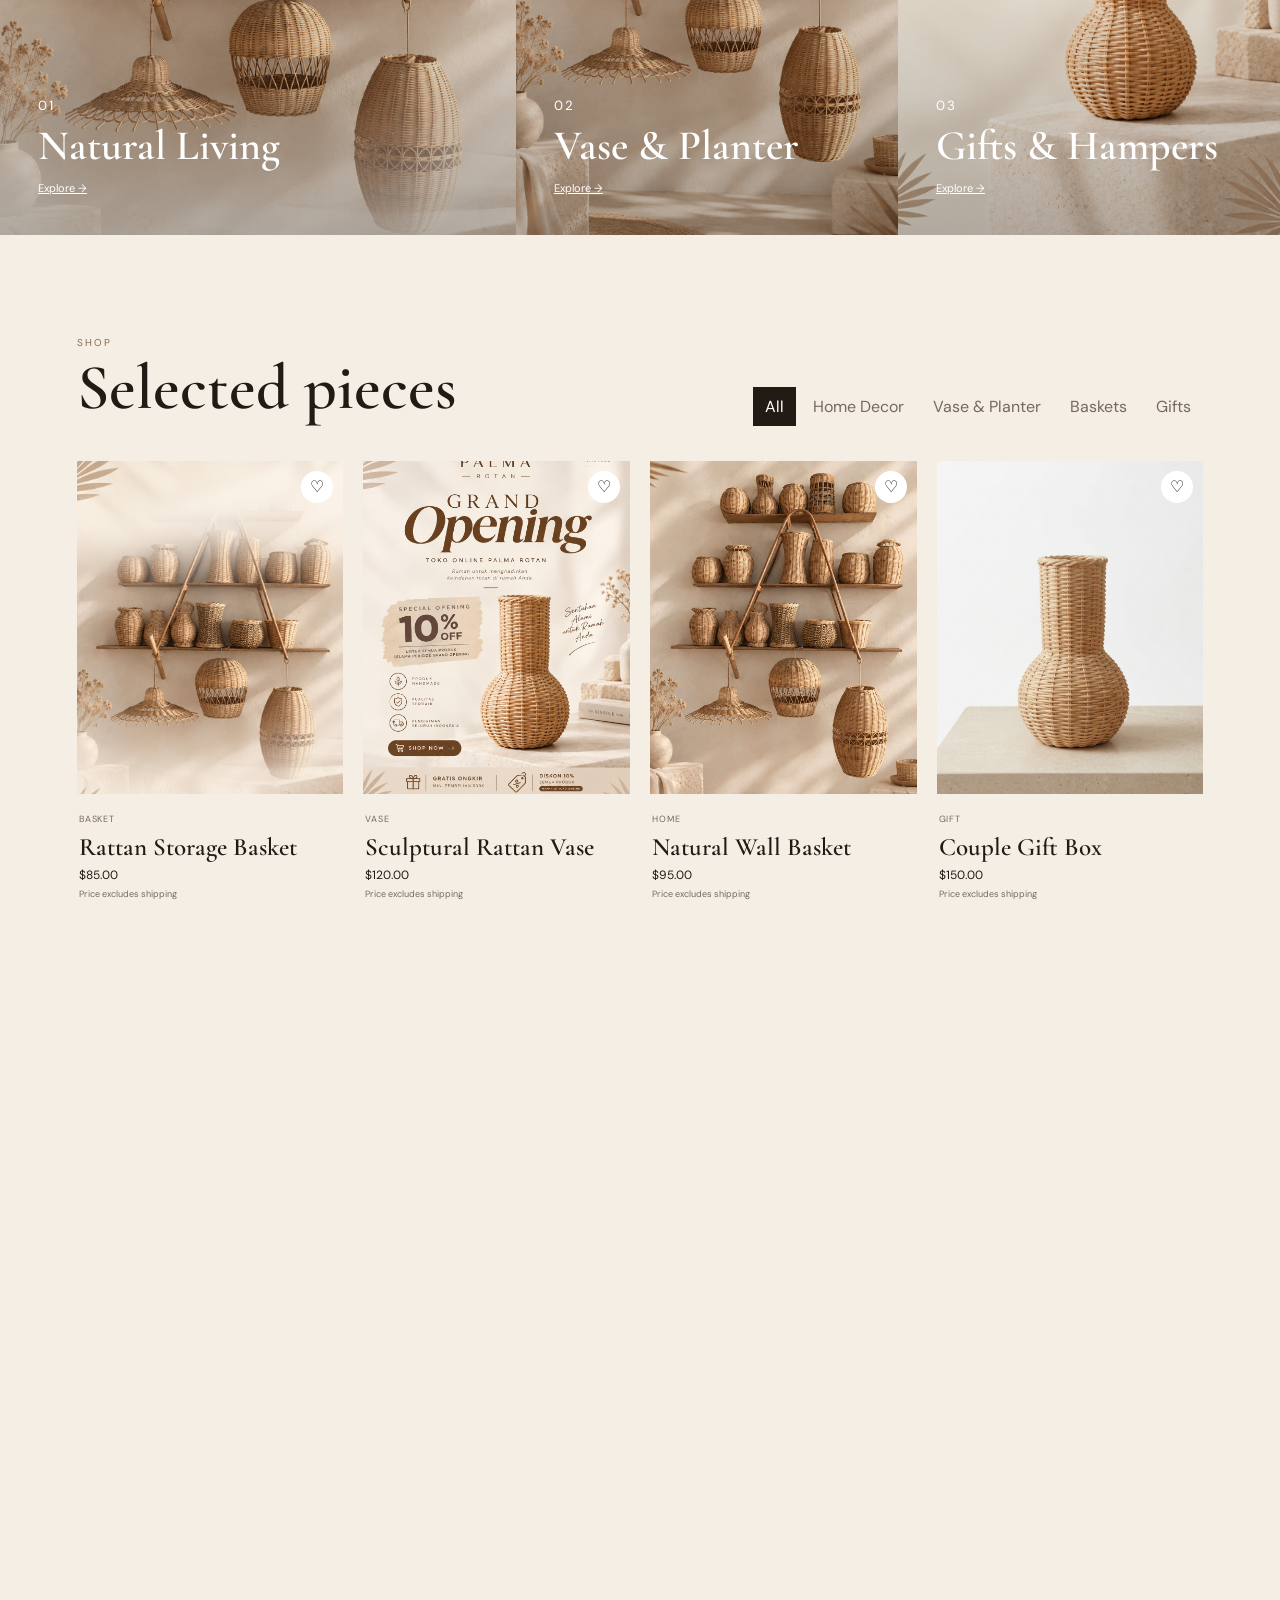
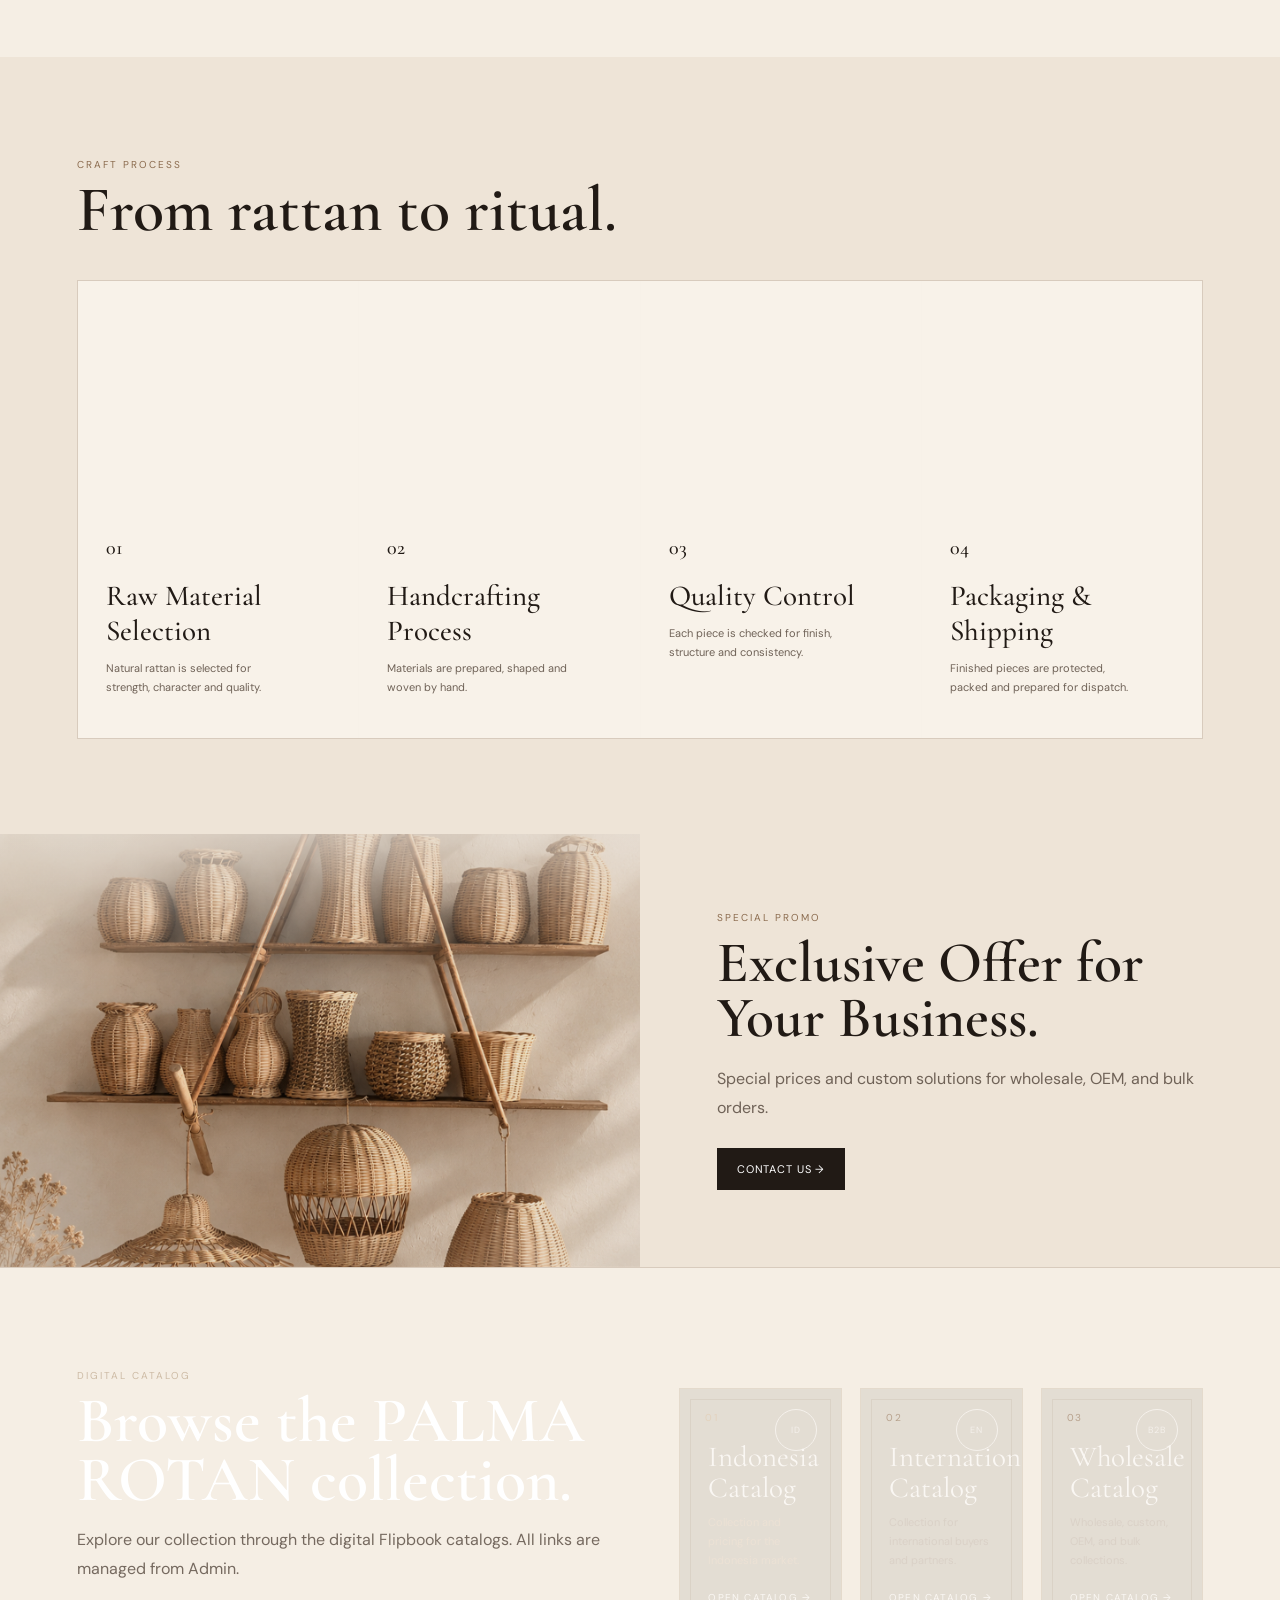
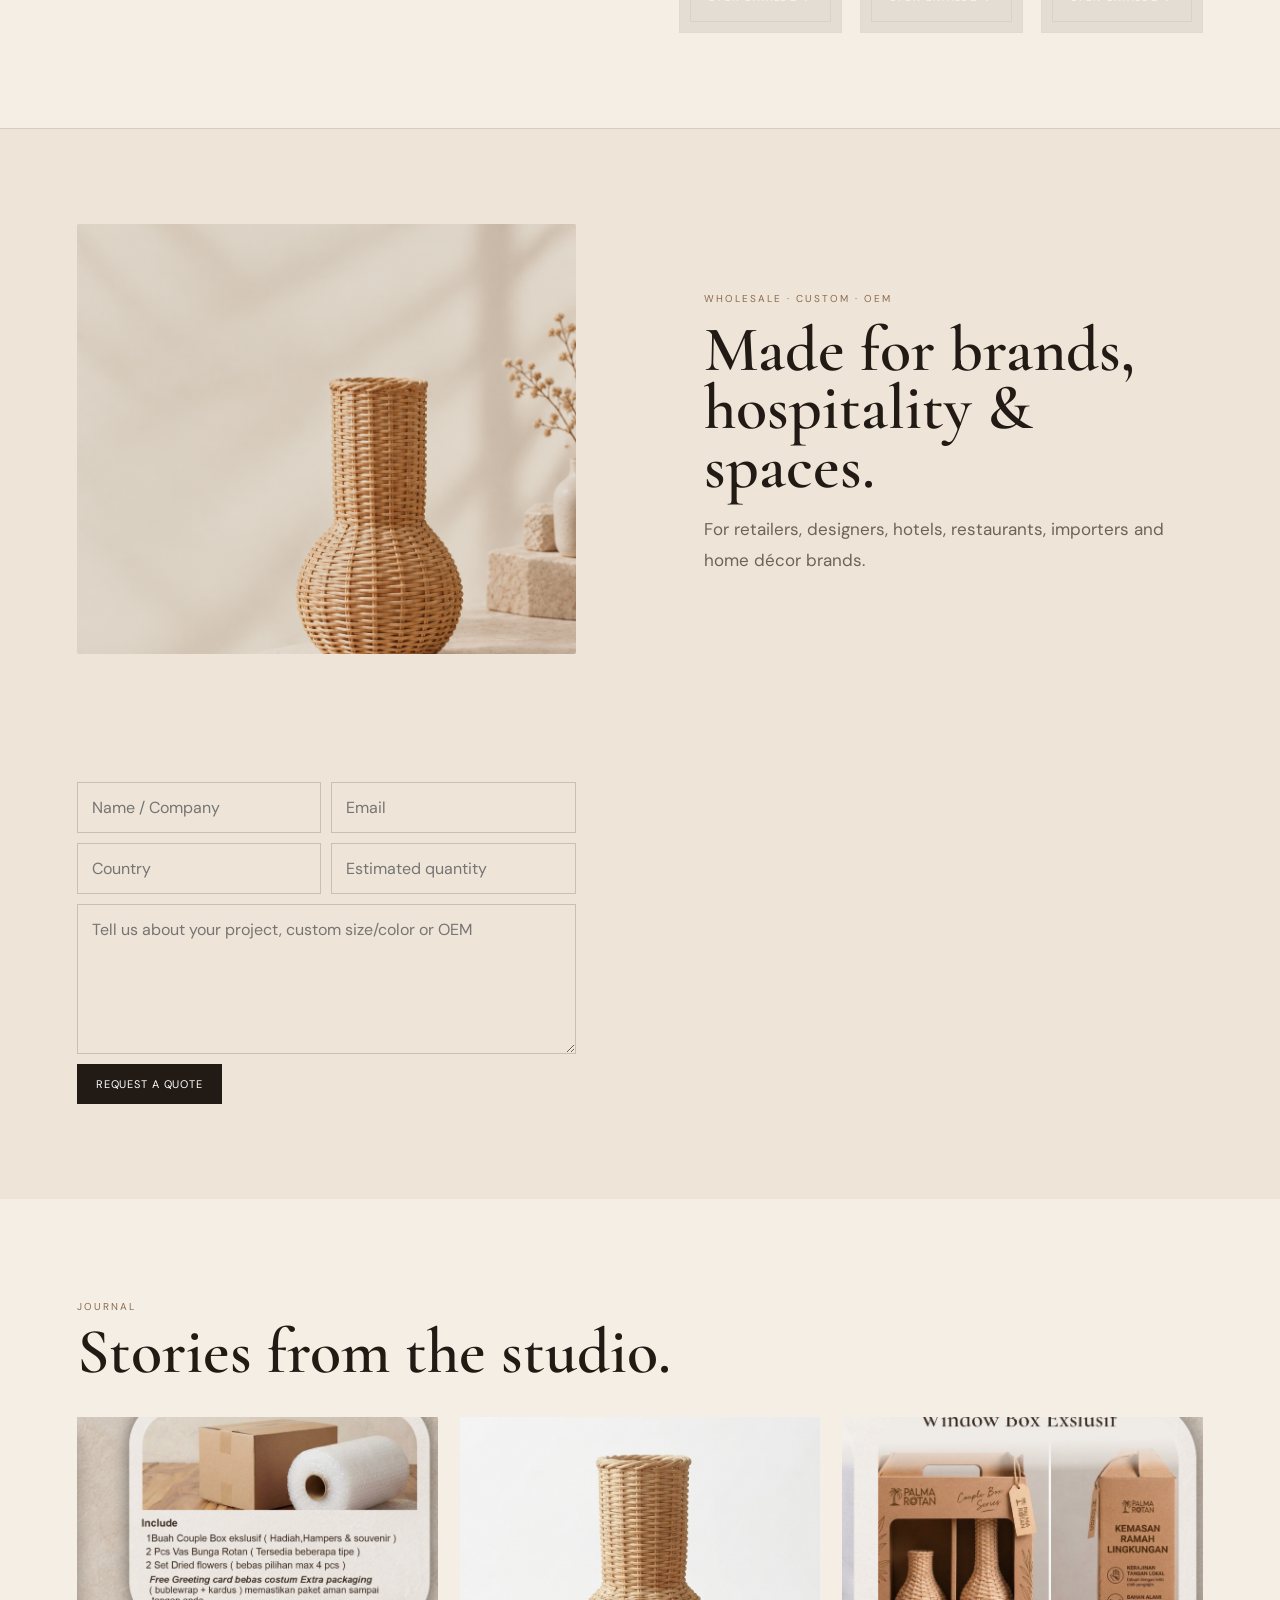
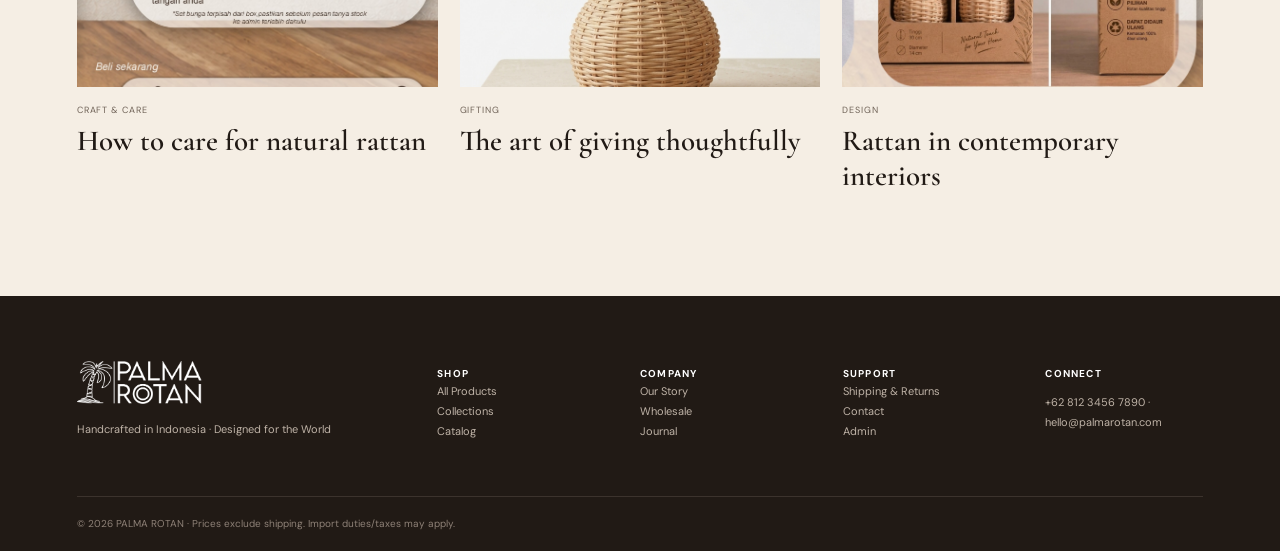
==== commit b12e2d27: "Refresh visitor app cache after image sync fix" ====
--- a/index.html
+++ b/index.html
@@ -3,4 +3,4 @@
 <div class="reveal-item benefit-center"><span class="benefitIcon palmIcon" aria-hidden="true"><svg viewBox="0 0 48 48" role="presentation"><path d="M24 43V23"/><path d="M24 25C20 18 15 15 9 14c4 6 8 9 15 11"/><path d="M24 24C28 17 33 14 39 13c-3 6-8 10-15 12"/><path d="M24 22C22 14 18 9 13 6c0 7 3 12 10 17"/><path d="M25 22C28 14 32 9 37 6c0 7-3 12-10 17"/><path d="M21 43h6"/></svg></span><div class="hero-slide-indicator"><div class="dots" id="heroDots"></div></div><div><b data-i18n="benefit2">Natural Material</b><small data-i18n="benefit2s">Selected natural rattan</small></div></div>
 <div class="reveal-item"><span class="benefitIcon" aria-hidden="true"><svg viewBox="0 0 48 48"><path d="M24 5 39 11v11c0 10-6 17-15 21C15 39 9 32 9 22V11l15-6Z"/><path d="m16 24 5 5 11-12"/></svg></span><div><b data-i18n="benefit3">Best Quality</b><small data-i18n="benefit3s">Made with care and consistency</small></div></div>
 </section></section><section class="section intro reveal" id="collections"><div><span class="eyebrow" data-i18n="palmaEdit">THE PALMA EDIT</span><h2 data-i18n="introTitle">Modern objects,<br>rooted in craft.</h2></div><p data-i18n="introText">Natural rattan, refined silhouettes and human hands. PALMA ROTAN brings Indonesian craftsmanship into contemporary spaces around the world.</p></section><section class="collections reveal-group"><article class="collection tall reveal-item" style="background-image:url('assets/hero-collection.png')"><div><small>01</small><h3><span data-i18n="col1">Natural Living</span></h3><a href="#shop" data-i18n="explore">Explore →</a></div></article><article class="collection reveal-item" style="background-image:url('assets/hero-vase.png')"><div><small>02</small><h3><span data-i18n="col2">Vase & Planter</span></h3><a href="#shop" data-i18n="explore">Explore →</a></div></article><article class="collection reveal-item" style="background-image:url('assets/grand-opening.png')"><div><small>03</small><h3><span data-i18n="col3">Gifts & Hampers</span></h3><a href="#shop" data-i18n="explore">Explore →</a></div></article></section><section class="section reveal" id="shop"><div class="sectionHead"><div><span class="eyebrow" data-i18n="shopLabel">SHOP</span><h2 data-i18n="shopTitle">Selected pieces</h2></div><div id="filters" class="filters"></div></div><div id="products" class="products"></div></section><section class="story reveal" id="story"><div class="storyImg"></div><div class="storyText"><span class="eyebrow" data-i18n="hands">THE HANDS BEHIND PALMA ROTAN</span><h2 data-i18n="storyTitle">Every curve begins with a pair of hands.</h2><p data-i18n="storyText">Our pieces are made in Indonesia by artisans whose knowledge is built through years of practice. From selecting natural rattan to shaping, weaving and finishing, each object carries a quiet human signature.</p></div></section><section class="section process reveal"><span class="eyebrow" data-process-eyebrow>PROSES KERAJINAN</span><h2 data-process-title>Dari rotan menjadi karya.</h2><div class="processGrid"><article class="processCard reveal-item"><div class="processMedia"></div><div class="processCopy"><b class="processNo">01</b><h3 class="processTitle"></h3><p class="processDesc"></p></div></article><article class="processCard reveal-item"><div class="processMedia"></div><div class="processCopy"><b class="processNo">02</b><h3 class="processTitle"></h3><p class="processDesc"></p></div></article><article class="processCard reveal-item"><div class="processMedia"></div><div class="processCopy"><b class="processNo">03</b><h3 class="processTitle"></h3><p class="processDesc"></p></div></article><article class="processCard reveal-item"><div class="processMedia"></div><div class="processCopy"><b class="processNo">04</b><h3 class="processTitle"></h3><p class="processDesc"></p></div></article></div></section><section class="promoBanner reveal" id="promo"><div class="promoImage"></div><div class="promoCopy"><span class="eyebrow promoEyebrow"></span><h2 class="promoTitle"></h2><p class="promoText"></p><a class="btn promoBtn" href="#contact"></a></div></section><section class="catalog section reveal" id="catalog"><div class="catalogIntro"><span class="eyebrow" data-i18n="catalogEyebrow">KATALOG DIGITAL</span><h2 data-i18n="catalogTitle">Jelajahi koleksi PALMA ROTAN.</h2><p data-i18n="catalogText">Temukan koleksi kami melalui katalog digital Flipbook. Semua tautan dapat dikelola dari Admin.</p></div><div class="catalogCards"><a id="catID" class="catalogCard catalogPrimary" target="_blank"><span class="catalogNo">01</span><span class="catalogIcon">ID</span><span class="catalogLabel" data-i18n="catIDTitle">Katalog Indonesia</span><span class="catalogDesc" data-i18n="catIDDesc">Koleksi dan harga untuk pasar Indonesia.</span><span class="catalogLink" data-i18n="catOpen">Buka Katalog →</span></a><a id="catEN" class="catalogCard" target="_blank"><span class="catalogNo">02</span><span class="catalogIcon">EN</span><span class="catalogLabel" data-i18n="catENTitle">International Catalog</span><span class="catalogDesc" data-i18n="catENDesc">Collection for international buyers and partners.</span><span class="catalogLink" data-i18n="catOpen">Buka Katalog →</span></a><a id="catWHO" class="catalogCard" target="_blank"><span class="catalogNo">03</span><span class="catalogIcon">B2B</span><span class="catalogLabel" data-i18n="catWHOTitle">Wholesale Catalog</span><span class="catalogDesc" data-i18n="catWHODesc">Wholesale, custom, OEM, and bulk collections.</span><span class="catalogLink" data-i18n="catOpen">Buka Katalog →</span></a></div></section><section class="section wholesale reveal" id="wholesale"><div class="wholesaleVisual" aria-label="Wholesale"></div><div class="wholesaleCopy"><span class="eyebrow" data-wholesale-eyebrow data-i18n="wholesaleEyebrow">WHOLESALE · CUSTOM · OEM</span><h2 data-wholesale-title data-i18n="wholesaleTitle">Made for brands, hospitality & spaces.</h2><p data-wholesale-text data-i18n="wholesaleText">For retailers, designers, hotels, restaurants, importers and home décor brands.</p></div><form id="quoteForm"><input name="name" placeholder="Name / Company" required><input name="email" type="email" placeholder="Email" required><input name="country" placeholder="Country" required><input name="qty" type="number" placeholder="Estimated quantity"><textarea name="message" placeholder="Tell us about your project, custom size/color or OEM"></textarea><button class="btn dark" type="submit" data-wholesale-button>Request a Quote</button></form></section><section class="section reveal" id="journal"><span class="eyebrow" data-i18n="journalEyebrow">JOURNAL</span><h2 data-i18n="journalTitle">Stories from the studio.</h2><div class="journal"><article><img src="assets/packaging.jpg" alt="Packaging"><small>Craft & Care</small><h3>How to care for natural rattan</h3></article><article><img src="assets/couple-box.jpg" alt="Gift"><small>Gifting</small><h3>The art of giving thoughtfully</h3></article><article><img src="assets/window-box.jpg" alt="Design"><small>Design</small><h3>Rattan in contemporary interiors</h3></article></div></section></main><footer id="contact" class="reveal"><div><img src="assets/logo-palma.png" alt="PALMA ROTAN"><p data-i18n="footerTagline">Handcrafted in Indonesia · Designed for the World.</p></div><div><b data-i18n="footerShop">Shop</b><a href="#shop" data-i18n="footerAllProducts">All Products</a><a href="#collections" data-i18n="footerCollections">Collections</a><a href="#catalog" data-i18n="footerCatalog">Catalog</a></div><div><b data-i18n="footerCompany">Company</b><a href="#story" data-i18n="footerStory">Our Story</a><a href="#wholesale" data-i18n="footerWholesale">Wholesale</a><a href="#journal" data-i18n="footerJournal">Journal</a></div><div><b data-i18n="footerSupport">Support</b><a href="#contact" data-i18n="footerShipping">Shipping & Returns</a><a href="#contact" data-i18n="footerContact">Contact</a><a href="admin/index.html">Admin</a></div><div><b data-i18n="footerConnect">Connect</b><p id="contactInfo">WhatsApp · Email</p><div id="salesChannels" class="salesChannels"></div></div><div class="copyright">© 2026 PALMA ROTAN · <span data-i18n="exclude">Prices exclude shipping. Import duties/taxes may apply.</span></div></footer><div id="drawer" class="drawer"><div class="drawerBox"><button class="close" onclick="closeDrawer()">×</button><div id="drawerContent"></div></div></div><div id="toast" class="toast"></div><script src="admin/config.js"></script>
-<script src="app.js?v=20261003-0428"></script></body></html>
+<script src="app.js?v=20261003-sync-1"></script></body></html>
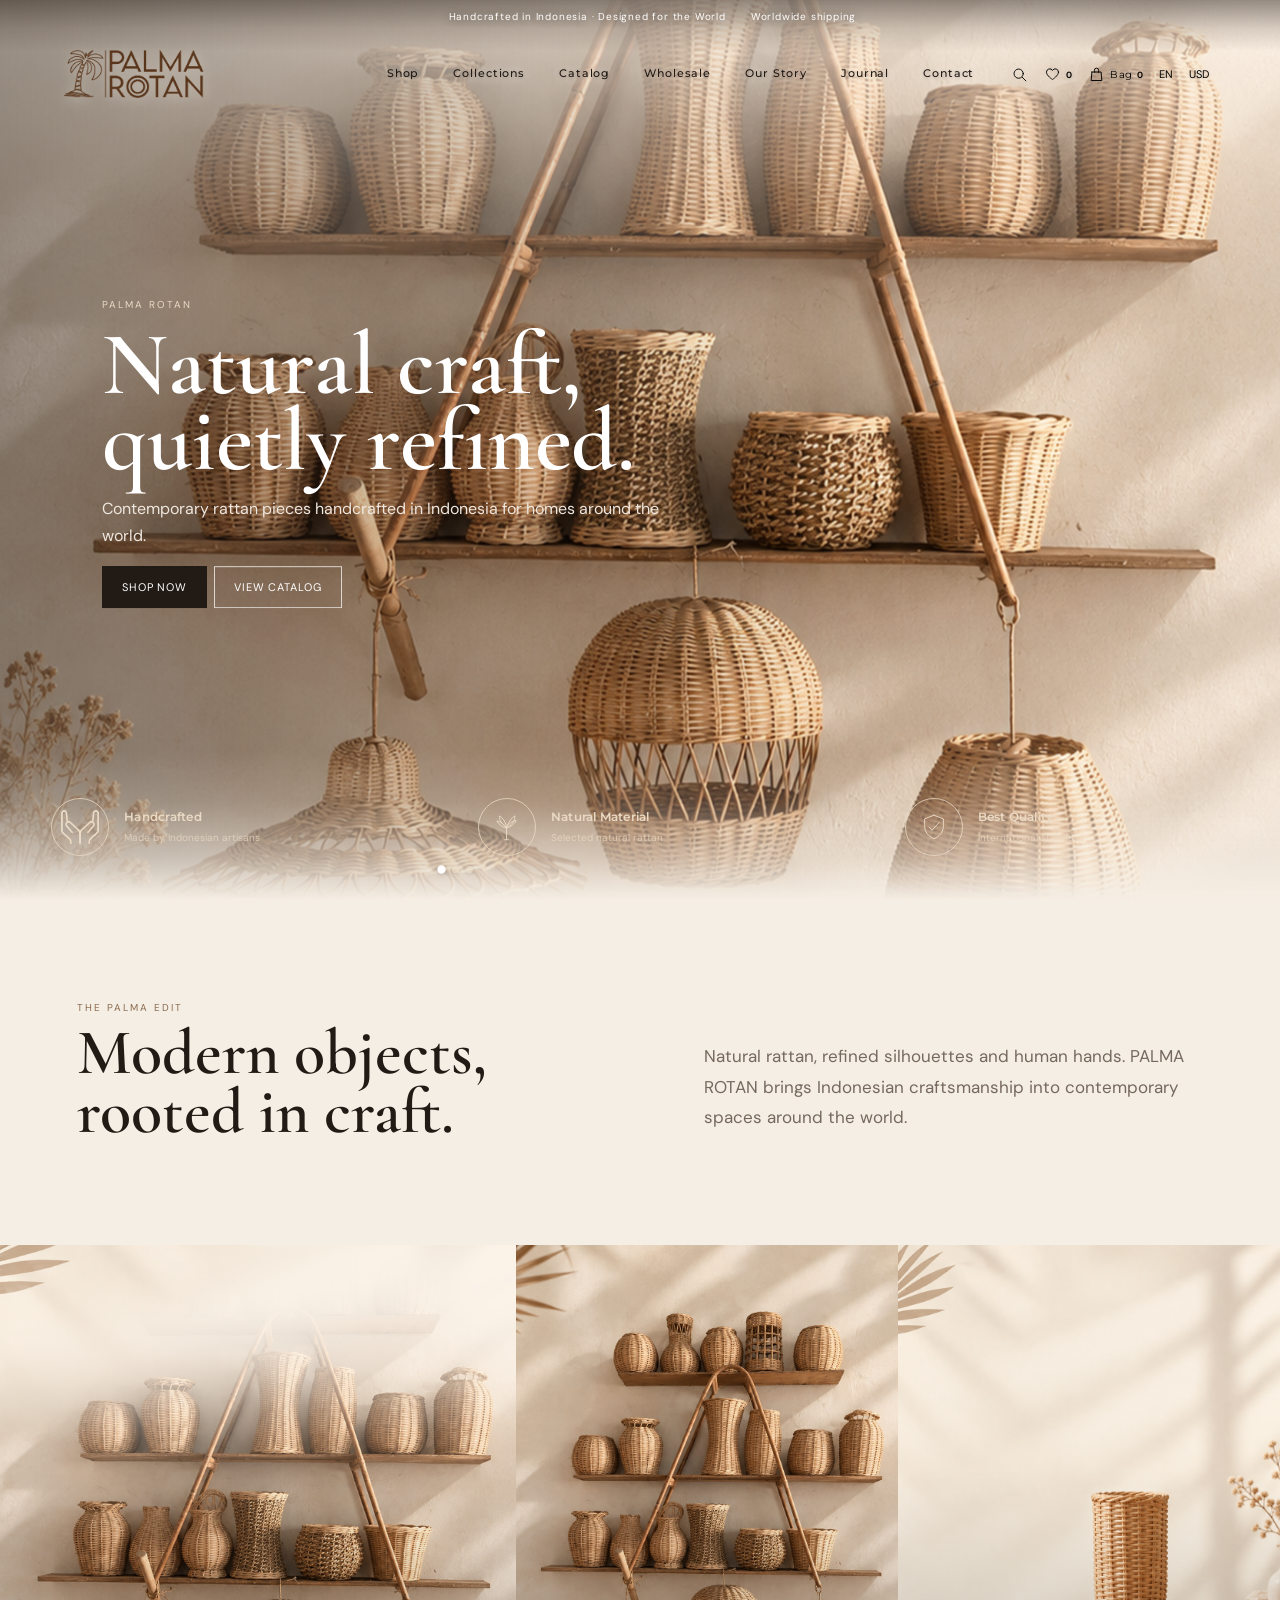
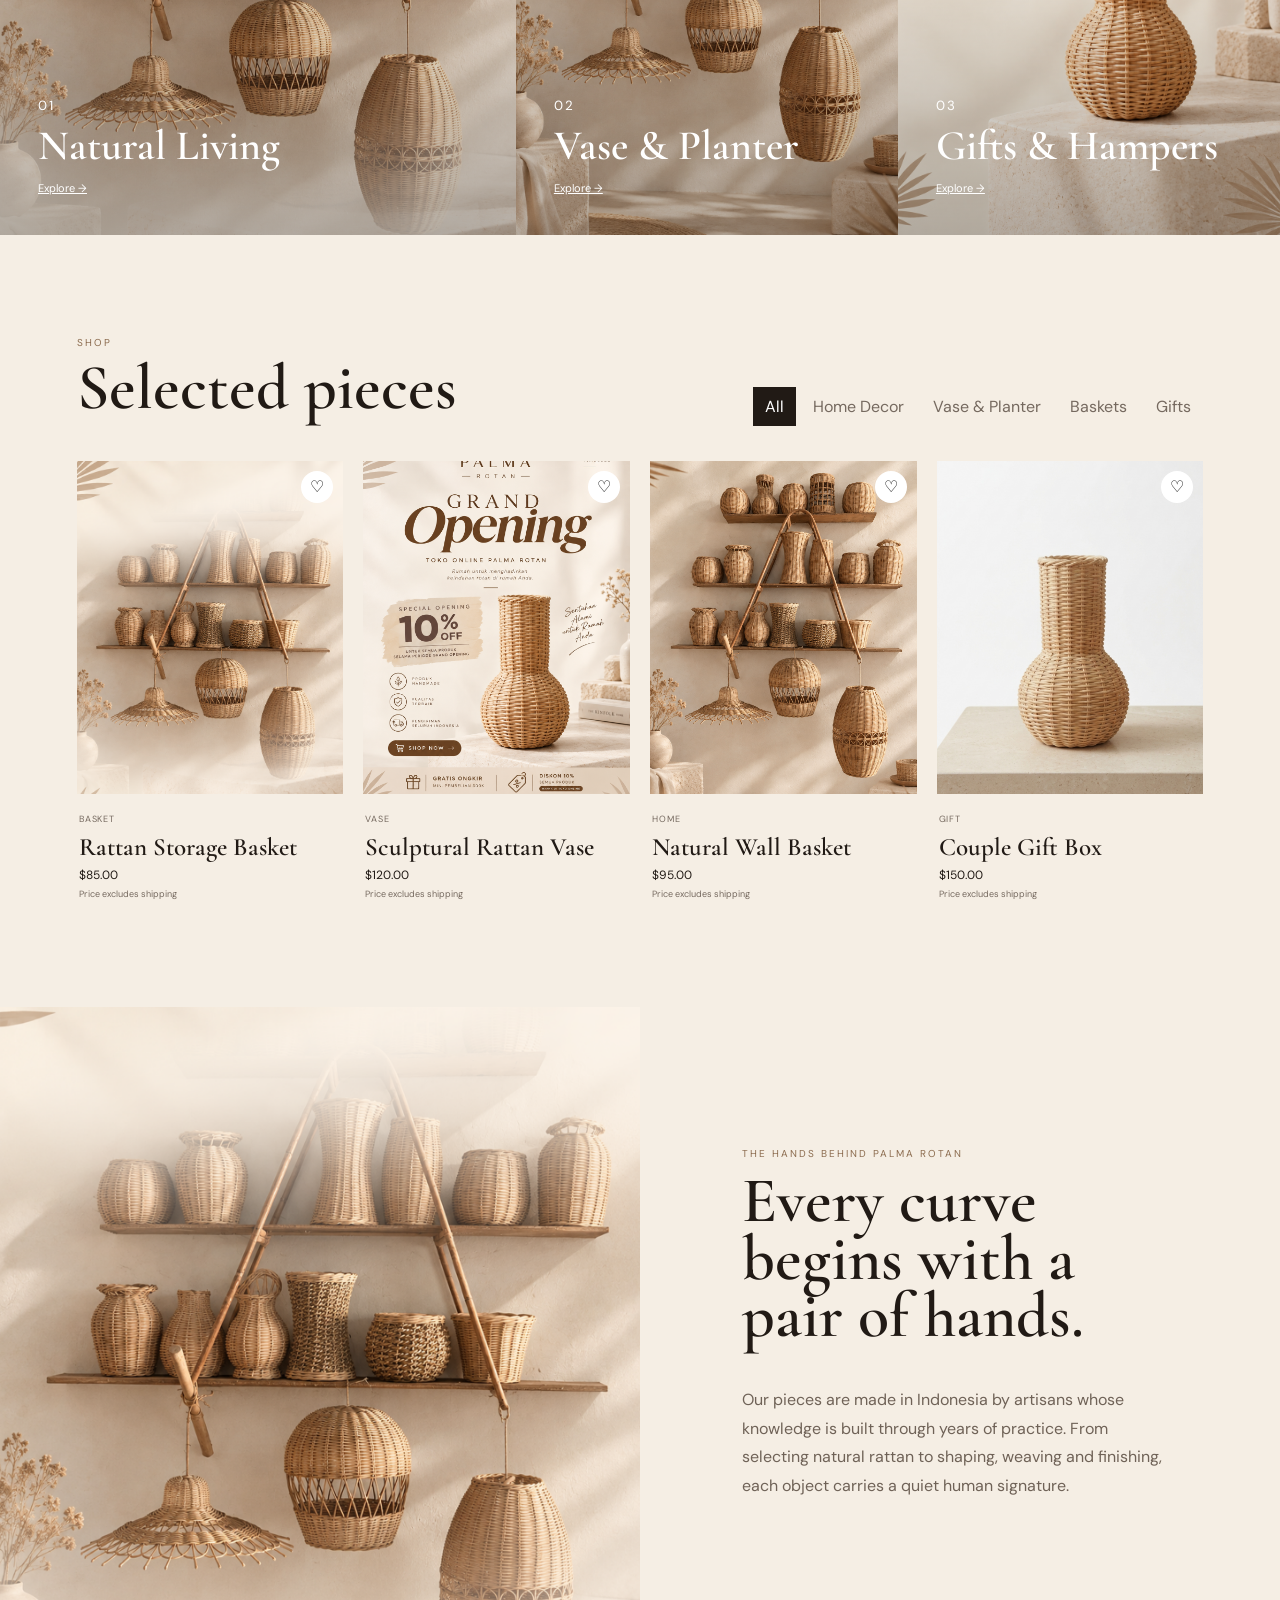
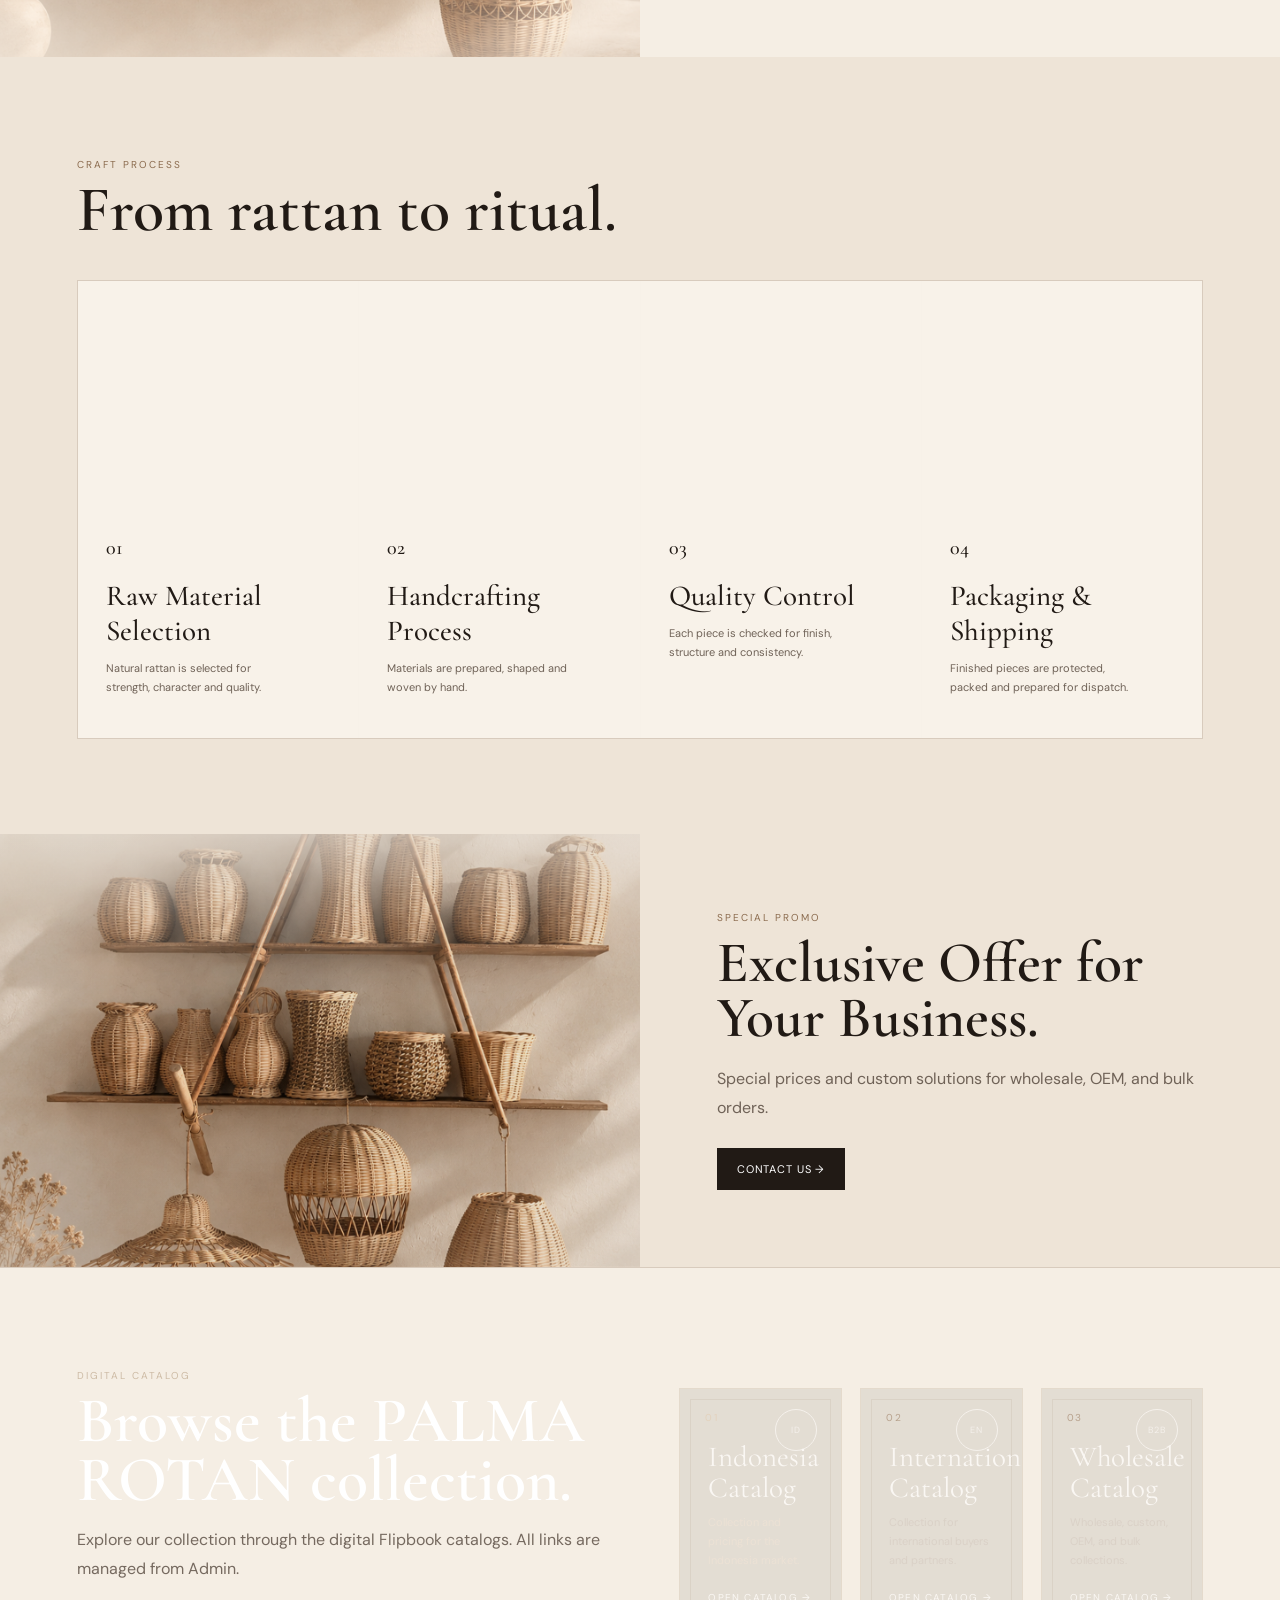
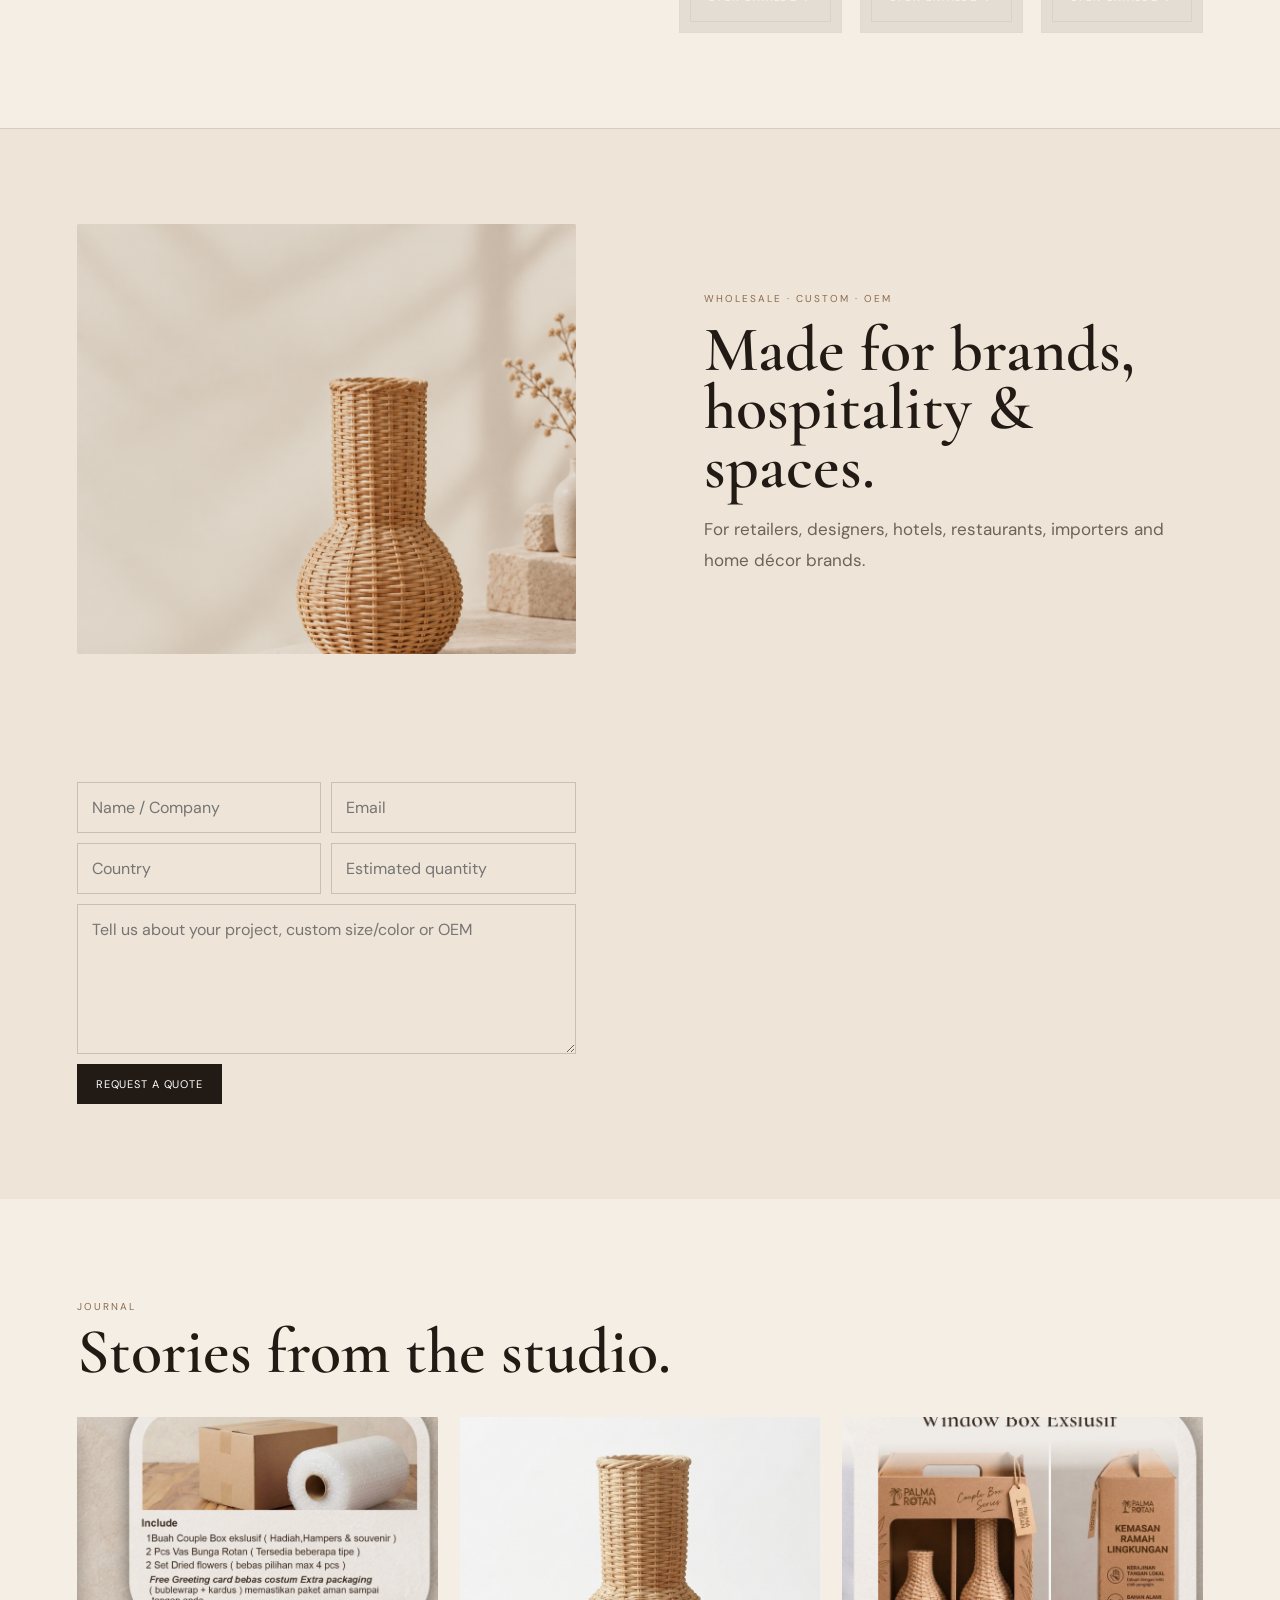
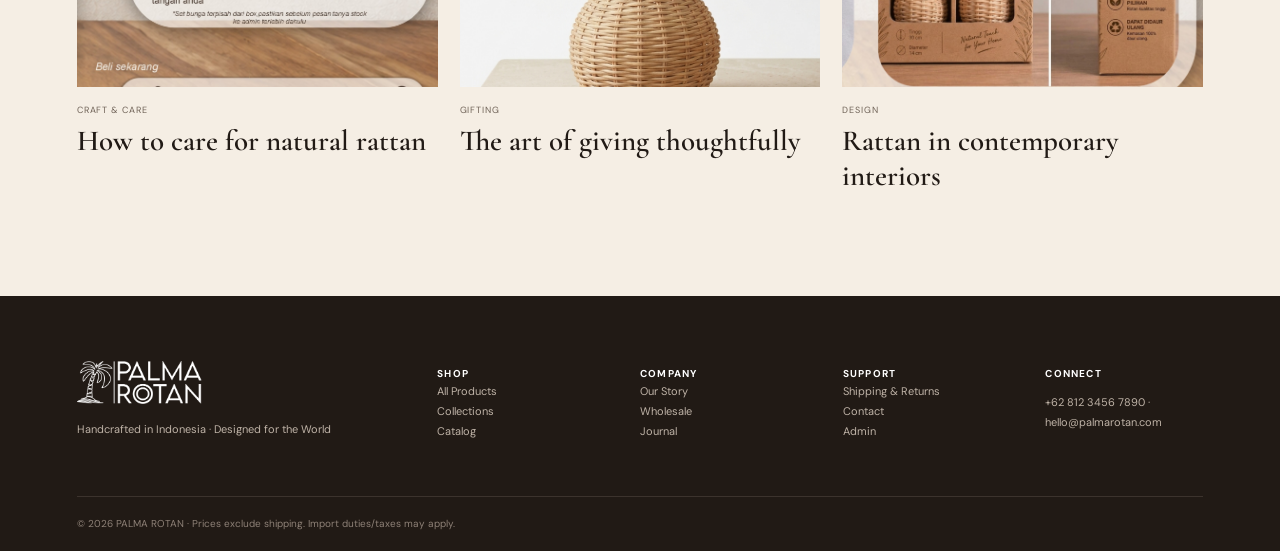
==== commit aa795b2f: "Refresh visitor product image sync cache" ====
--- a/index.html
+++ b/index.html
@@ -3,4 +3,4 @@
 <div class="reveal-item benefit-center"><span class="benefitIcon palmIcon" aria-hidden="true"><svg viewBox="0 0 48 48" role="presentation"><path d="M24 43V23"/><path d="M24 25C20 18 15 15 9 14c4 6 8 9 15 11"/><path d="M24 24C28 17 33 14 39 13c-3 6-8 10-15 12"/><path d="M24 22C22 14 18 9 13 6c0 7 3 12 10 17"/><path d="M25 22C28 14 32 9 37 6c0 7-3 12-10 17"/><path d="M21 43h6"/></svg></span><div class="hero-slide-indicator"><div class="dots" id="heroDots"></div></div><div><b data-i18n="benefit2">Natural Material</b><small data-i18n="benefit2s">Selected natural rattan</small></div></div>
 <div class="reveal-item"><span class="benefitIcon" aria-hidden="true"><svg viewBox="0 0 48 48"><path d="M24 5 39 11v11c0 10-6 17-15 21C15 39 9 32 9 22V11l15-6Z"/><path d="m16 24 5 5 11-12"/></svg></span><div><b data-i18n="benefit3">Best Quality</b><small data-i18n="benefit3s">Made with care and consistency</small></div></div>
 </section></section><section class="section intro reveal" id="collections"><div><span class="eyebrow" data-i18n="palmaEdit">THE PALMA EDIT</span><h2 data-i18n="introTitle">Modern objects,<br>rooted in craft.</h2></div><p data-i18n="introText">Natural rattan, refined silhouettes and human hands. PALMA ROTAN brings Indonesian craftsmanship into contemporary spaces around the world.</p></section><section class="collections reveal-group"><article class="collection tall reveal-item" style="background-image:url('assets/hero-collection.png')"><div><small>01</small><h3><span data-i18n="col1">Natural Living</span></h3><a href="#shop" data-i18n="explore">Explore →</a></div></article><article class="collection reveal-item" style="background-image:url('assets/hero-vase.png')"><div><small>02</small><h3><span data-i18n="col2">Vase & Planter</span></h3><a href="#shop" data-i18n="explore">Explore →</a></div></article><article class="collection reveal-item" style="background-image:url('assets/grand-opening.png')"><div><small>03</small><h3><span data-i18n="col3">Gifts & Hampers</span></h3><a href="#shop" data-i18n="explore">Explore →</a></div></article></section><section class="section reveal" id="shop"><div class="sectionHead"><div><span class="eyebrow" data-i18n="shopLabel">SHOP</span><h2 data-i18n="shopTitle">Selected pieces</h2></div><div id="filters" class="filters"></div></div><div id="products" class="products"></div></section><section class="story reveal" id="story"><div class="storyImg"></div><div class="storyText"><span class="eyebrow" data-i18n="hands">THE HANDS BEHIND PALMA ROTAN</span><h2 data-i18n="storyTitle">Every curve begins with a pair of hands.</h2><p data-i18n="storyText">Our pieces are made in Indonesia by artisans whose knowledge is built through years of practice. From selecting natural rattan to shaping, weaving and finishing, each object carries a quiet human signature.</p></div></section><section class="section process reveal"><span class="eyebrow" data-process-eyebrow>PROSES KERAJINAN</span><h2 data-process-title>Dari rotan menjadi karya.</h2><div class="processGrid"><article class="processCard reveal-item"><div class="processMedia"></div><div class="processCopy"><b class="processNo">01</b><h3 class="processTitle"></h3><p class="processDesc"></p></div></article><article class="processCard reveal-item"><div class="processMedia"></div><div class="processCopy"><b class="processNo">02</b><h3 class="processTitle"></h3><p class="processDesc"></p></div></article><article class="processCard reveal-item"><div class="processMedia"></div><div class="processCopy"><b class="processNo">03</b><h3 class="processTitle"></h3><p class="processDesc"></p></div></article><article class="processCard reveal-item"><div class="processMedia"></div><div class="processCopy"><b class="processNo">04</b><h3 class="processTitle"></h3><p class="processDesc"></p></div></article></div></section><section class="promoBanner reveal" id="promo"><div class="promoImage"></div><div class="promoCopy"><span class="eyebrow promoEyebrow"></span><h2 class="promoTitle"></h2><p class="promoText"></p><a class="btn promoBtn" href="#contact"></a></div></section><section class="catalog section reveal" id="catalog"><div class="catalogIntro"><span class="eyebrow" data-i18n="catalogEyebrow">KATALOG DIGITAL</span><h2 data-i18n="catalogTitle">Jelajahi koleksi PALMA ROTAN.</h2><p data-i18n="catalogText">Temukan koleksi kami melalui katalog digital Flipbook. Semua tautan dapat dikelola dari Admin.</p></div><div class="catalogCards"><a id="catID" class="catalogCard catalogPrimary" target="_blank"><span class="catalogNo">01</span><span class="catalogIcon">ID</span><span class="catalogLabel" data-i18n="catIDTitle">Katalog Indonesia</span><span class="catalogDesc" data-i18n="catIDDesc">Koleksi dan harga untuk pasar Indonesia.</span><span class="catalogLink" data-i18n="catOpen">Buka Katalog →</span></a><a id="catEN" class="catalogCard" target="_blank"><span class="catalogNo">02</span><span class="catalogIcon">EN</span><span class="catalogLabel" data-i18n="catENTitle">International Catalog</span><span class="catalogDesc" data-i18n="catENDesc">Collection for international buyers and partners.</span><span class="catalogLink" data-i18n="catOpen">Buka Katalog →</span></a><a id="catWHO" class="catalogCard" target="_blank"><span class="catalogNo">03</span><span class="catalogIcon">B2B</span><span class="catalogLabel" data-i18n="catWHOTitle">Wholesale Catalog</span><span class="catalogDesc" data-i18n="catWHODesc">Wholesale, custom, OEM, and bulk collections.</span><span class="catalogLink" data-i18n="catOpen">Buka Katalog →</span></a></div></section><section class="section wholesale reveal" id="wholesale"><div class="wholesaleVisual" aria-label="Wholesale"></div><div class="wholesaleCopy"><span class="eyebrow" data-wholesale-eyebrow data-i18n="wholesaleEyebrow">WHOLESALE · CUSTOM · OEM</span><h2 data-wholesale-title data-i18n="wholesaleTitle">Made for brands, hospitality & spaces.</h2><p data-wholesale-text data-i18n="wholesaleText">For retailers, designers, hotels, restaurants, importers and home décor brands.</p></div><form id="quoteForm"><input name="name" placeholder="Name / Company" required><input name="email" type="email" placeholder="Email" required><input name="country" placeholder="Country" required><input name="qty" type="number" placeholder="Estimated quantity"><textarea name="message" placeholder="Tell us about your project, custom size/color or OEM"></textarea><button class="btn dark" type="submit" data-wholesale-button>Request a Quote</button></form></section><section class="section reveal" id="journal"><span class="eyebrow" data-i18n="journalEyebrow">JOURNAL</span><h2 data-i18n="journalTitle">Stories from the studio.</h2><div class="journal"><article><img src="assets/packaging.jpg" alt="Packaging"><small>Craft & Care</small><h3>How to care for natural rattan</h3></article><article><img src="assets/couple-box.jpg" alt="Gift"><small>Gifting</small><h3>The art of giving thoughtfully</h3></article><article><img src="assets/window-box.jpg" alt="Design"><small>Design</small><h3>Rattan in contemporary interiors</h3></article></div></section></main><footer id="contact" class="reveal"><div><img src="assets/logo-palma.png" alt="PALMA ROTAN"><p data-i18n="footerTagline">Handcrafted in Indonesia · Designed for the World.</p></div><div><b data-i18n="footerShop">Shop</b><a href="#shop" data-i18n="footerAllProducts">All Products</a><a href="#collections" data-i18n="footerCollections">Collections</a><a href="#catalog" data-i18n="footerCatalog">Catalog</a></div><div><b data-i18n="footerCompany">Company</b><a href="#story" data-i18n="footerStory">Our Story</a><a href="#wholesale" data-i18n="footerWholesale">Wholesale</a><a href="#journal" data-i18n="footerJournal">Journal</a></div><div><b data-i18n="footerSupport">Support</b><a href="#contact" data-i18n="footerShipping">Shipping & Returns</a><a href="#contact" data-i18n="footerContact">Contact</a><a href="admin/index.html">Admin</a></div><div><b data-i18n="footerConnect">Connect</b><p id="contactInfo">WhatsApp · Email</p><div id="salesChannels" class="salesChannels"></div></div><div class="copyright">© 2026 PALMA ROTAN · <span data-i18n="exclude">Prices exclude shipping. Import duties/taxes may apply.</span></div></footer><div id="drawer" class="drawer"><div class="drawerBox"><button class="close" onclick="closeDrawer()">×</button><div id="drawerContent"></div></div></div><div id="toast" class="toast"></div><script src="admin/config.js"></script>
-<script src="app.js?v=20261003-sync-1"></script></body></html>
+<script src="app.js?v=20261003-sync-2"></script></body></html>
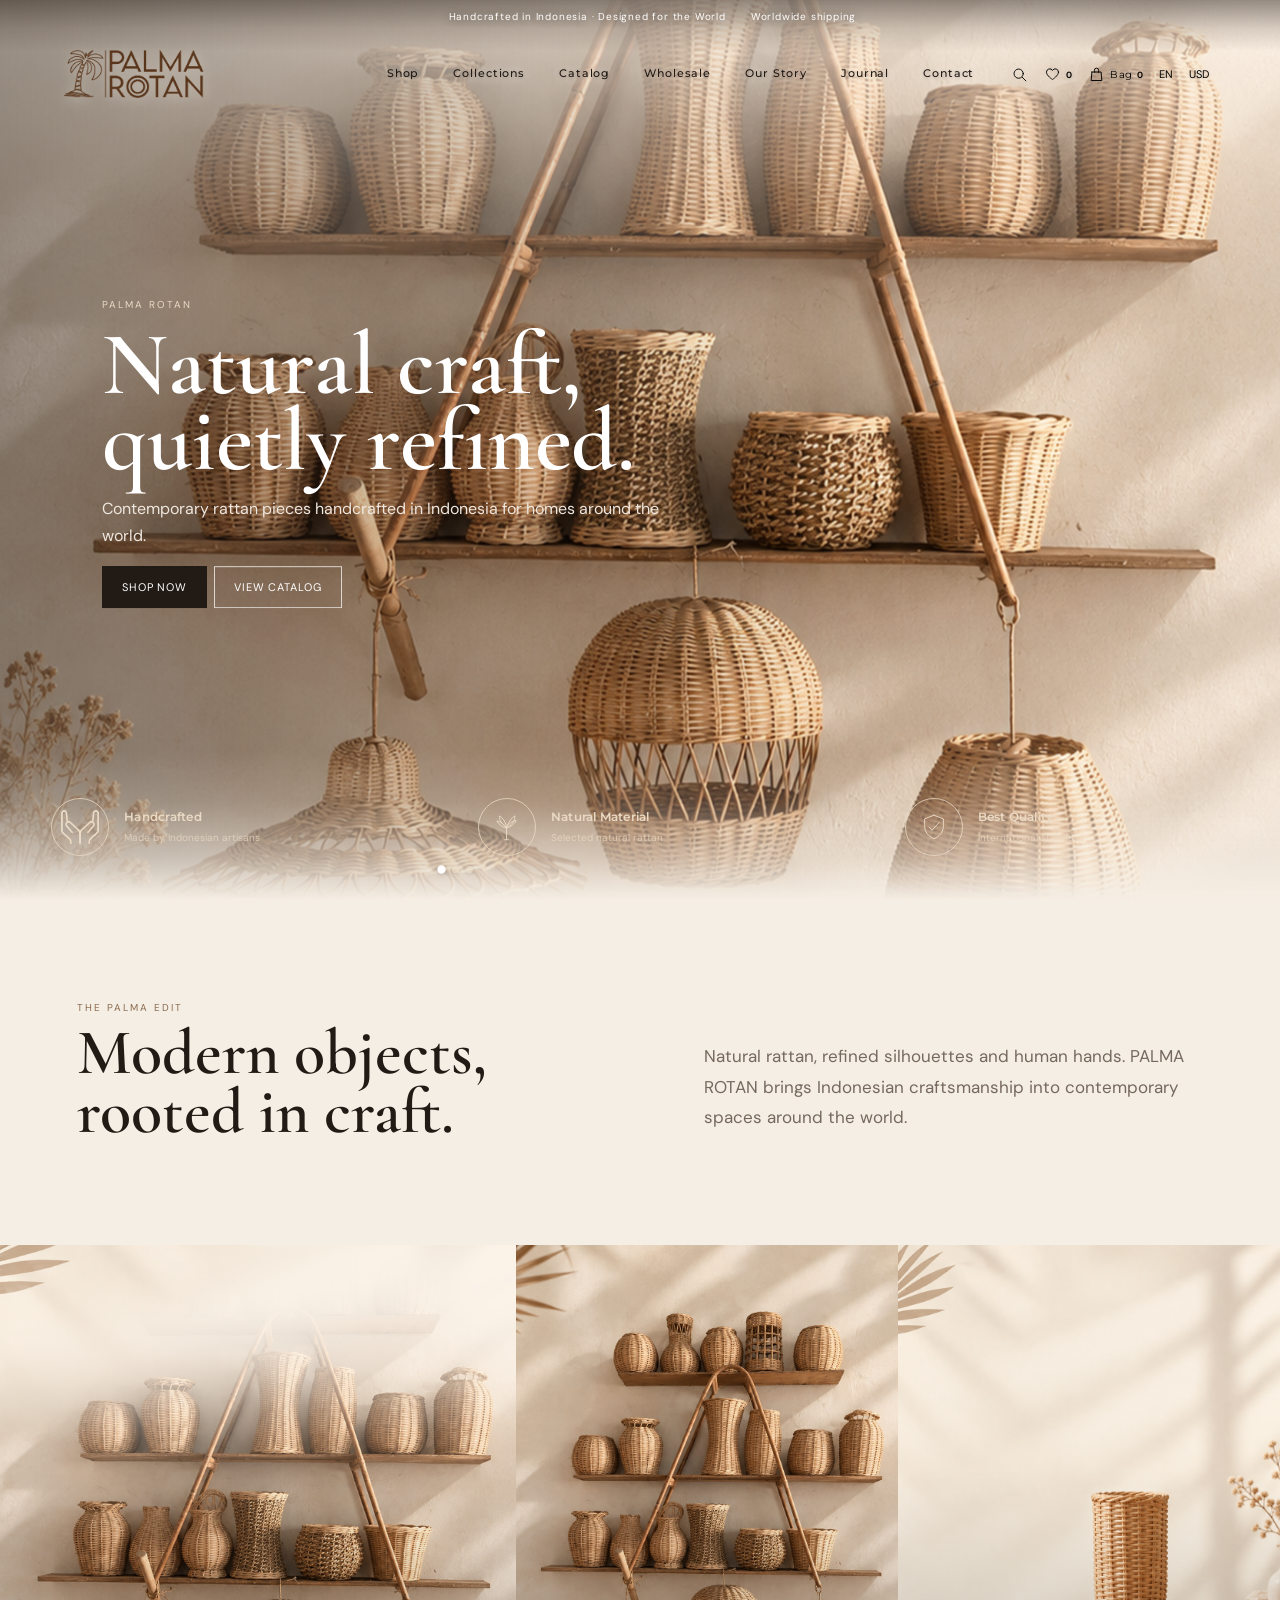
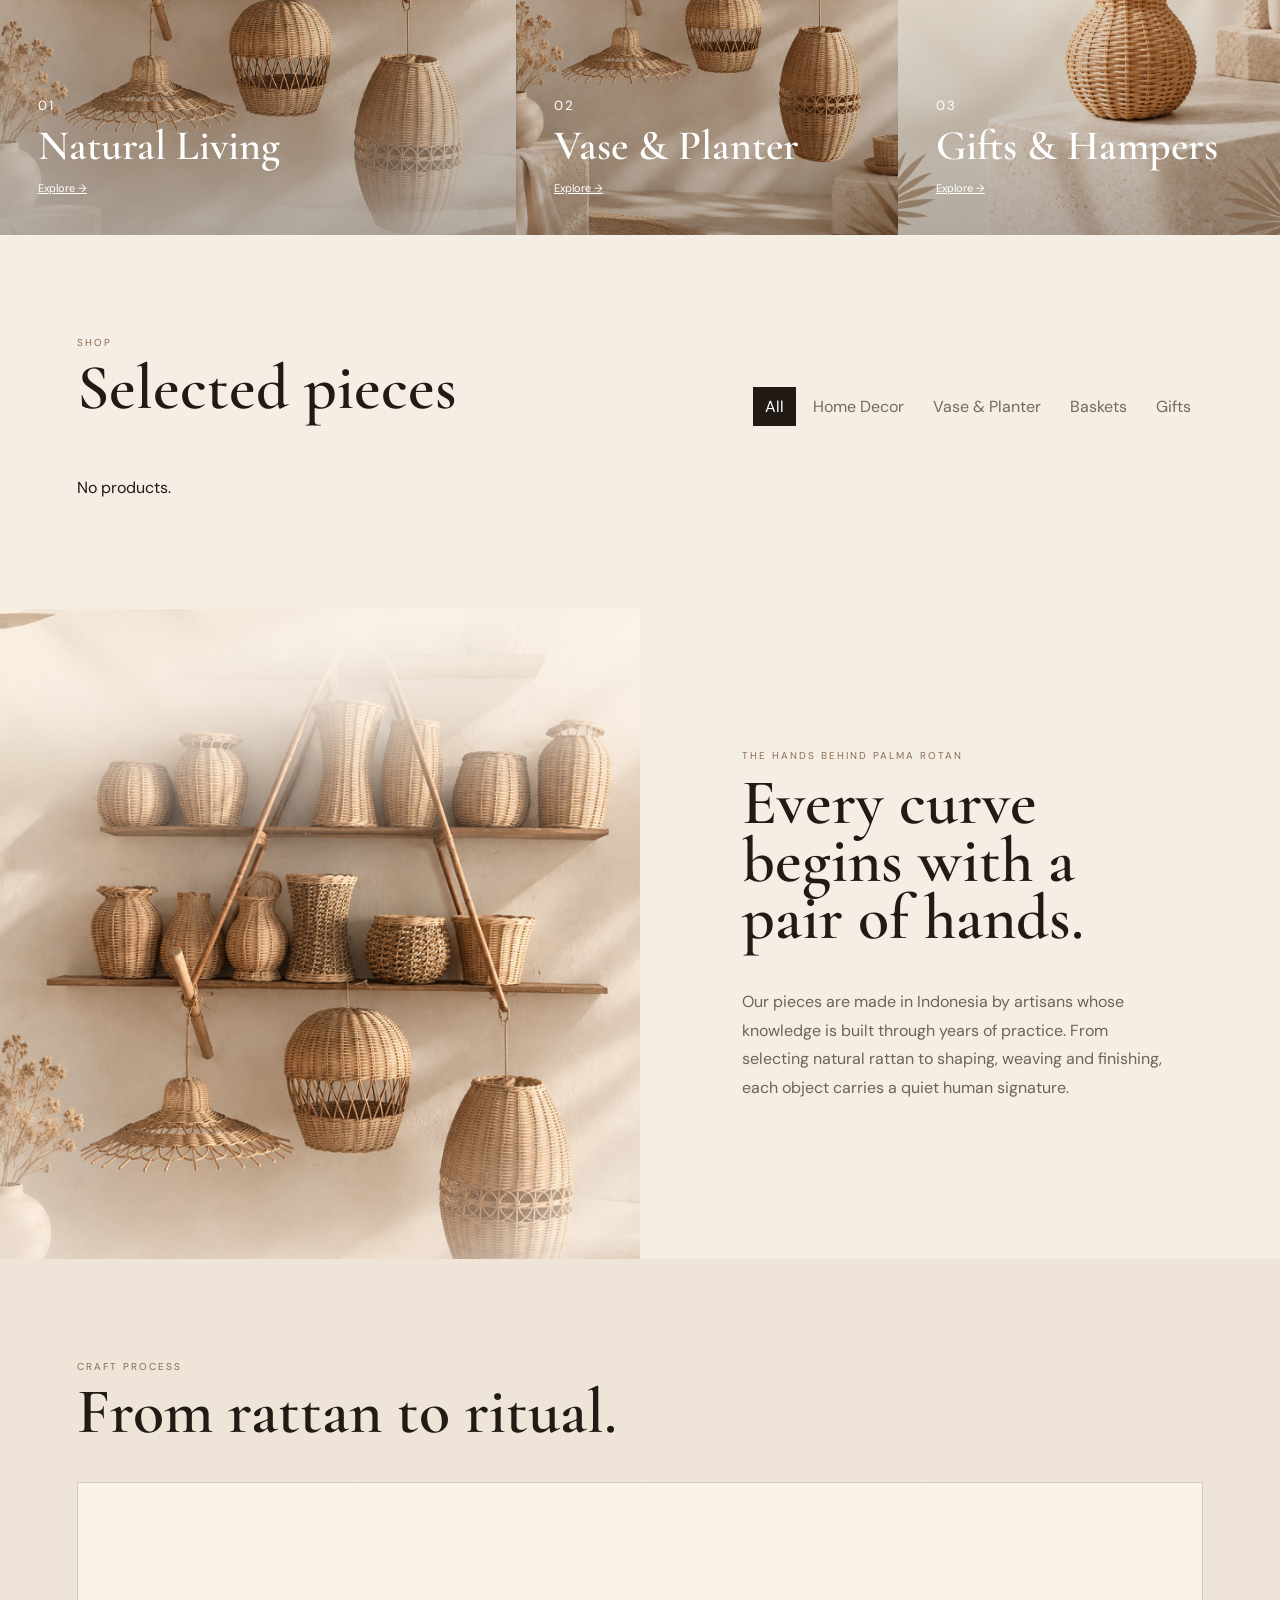
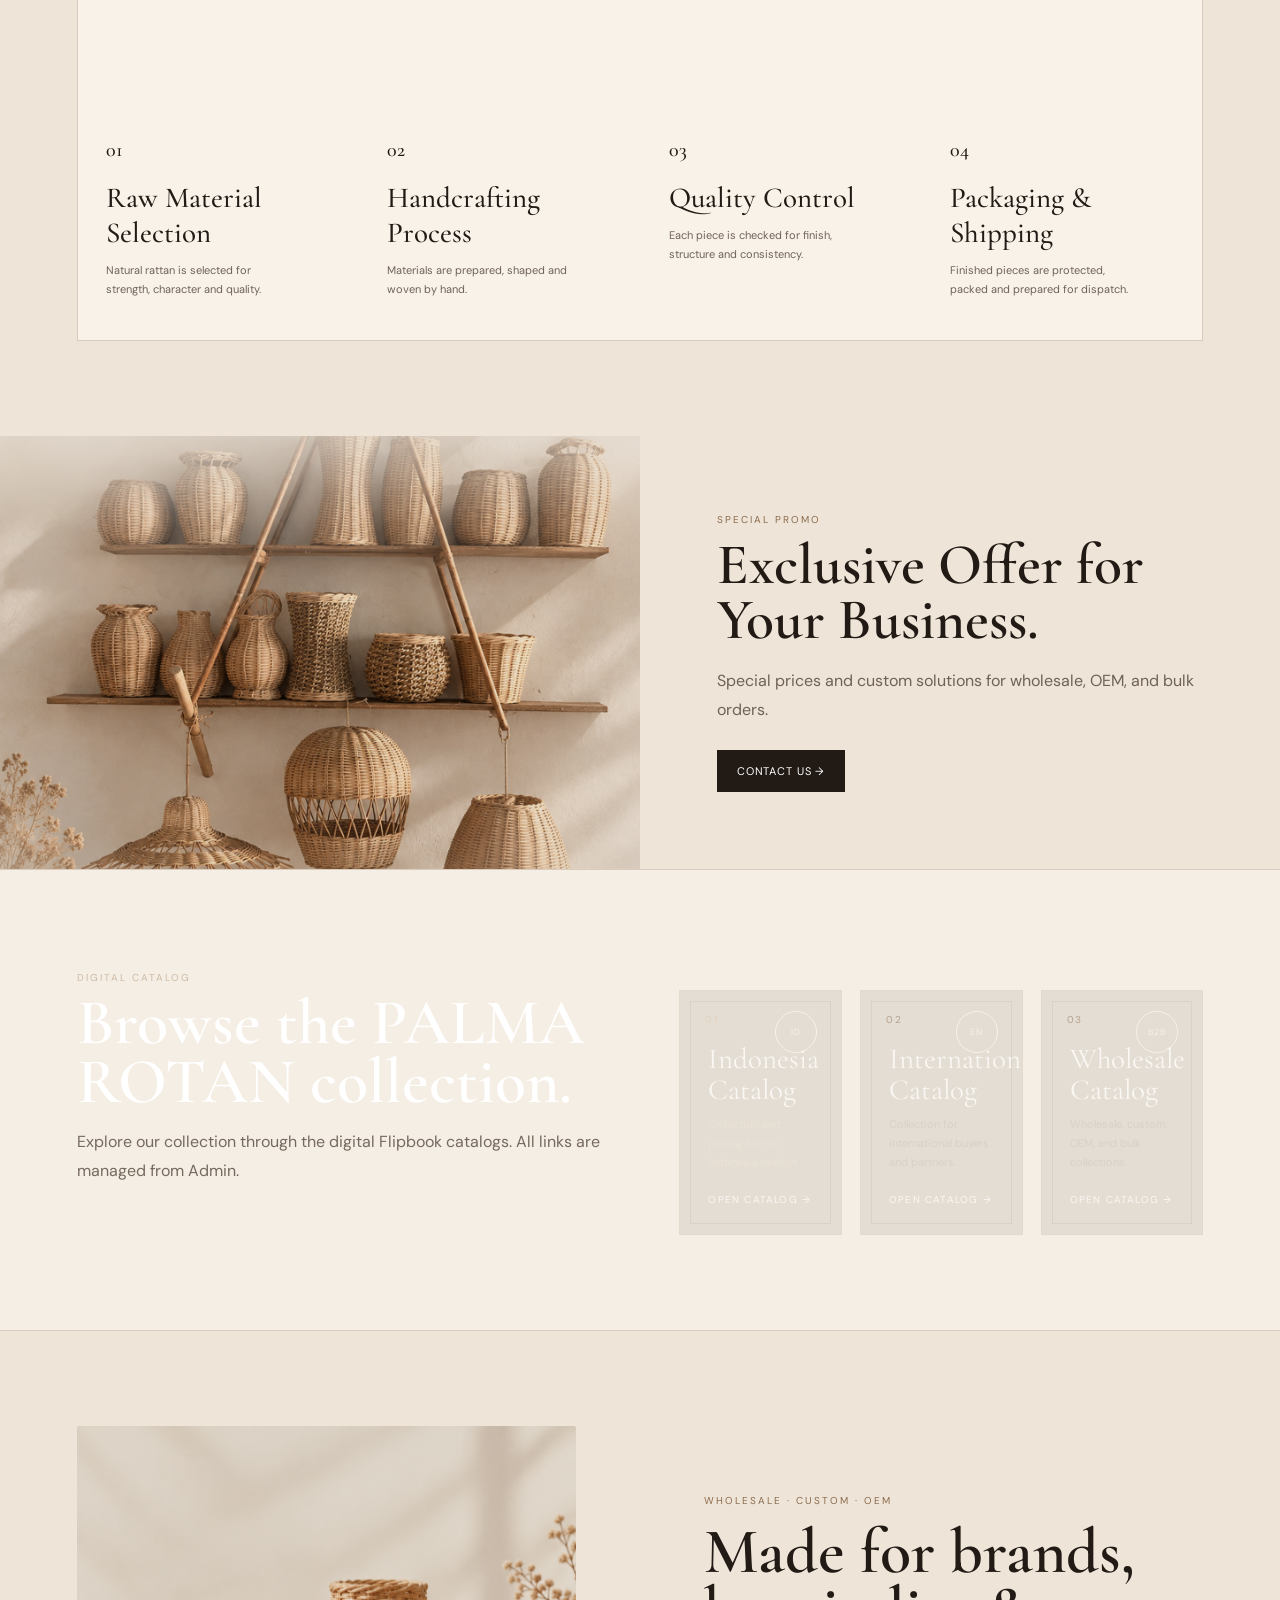
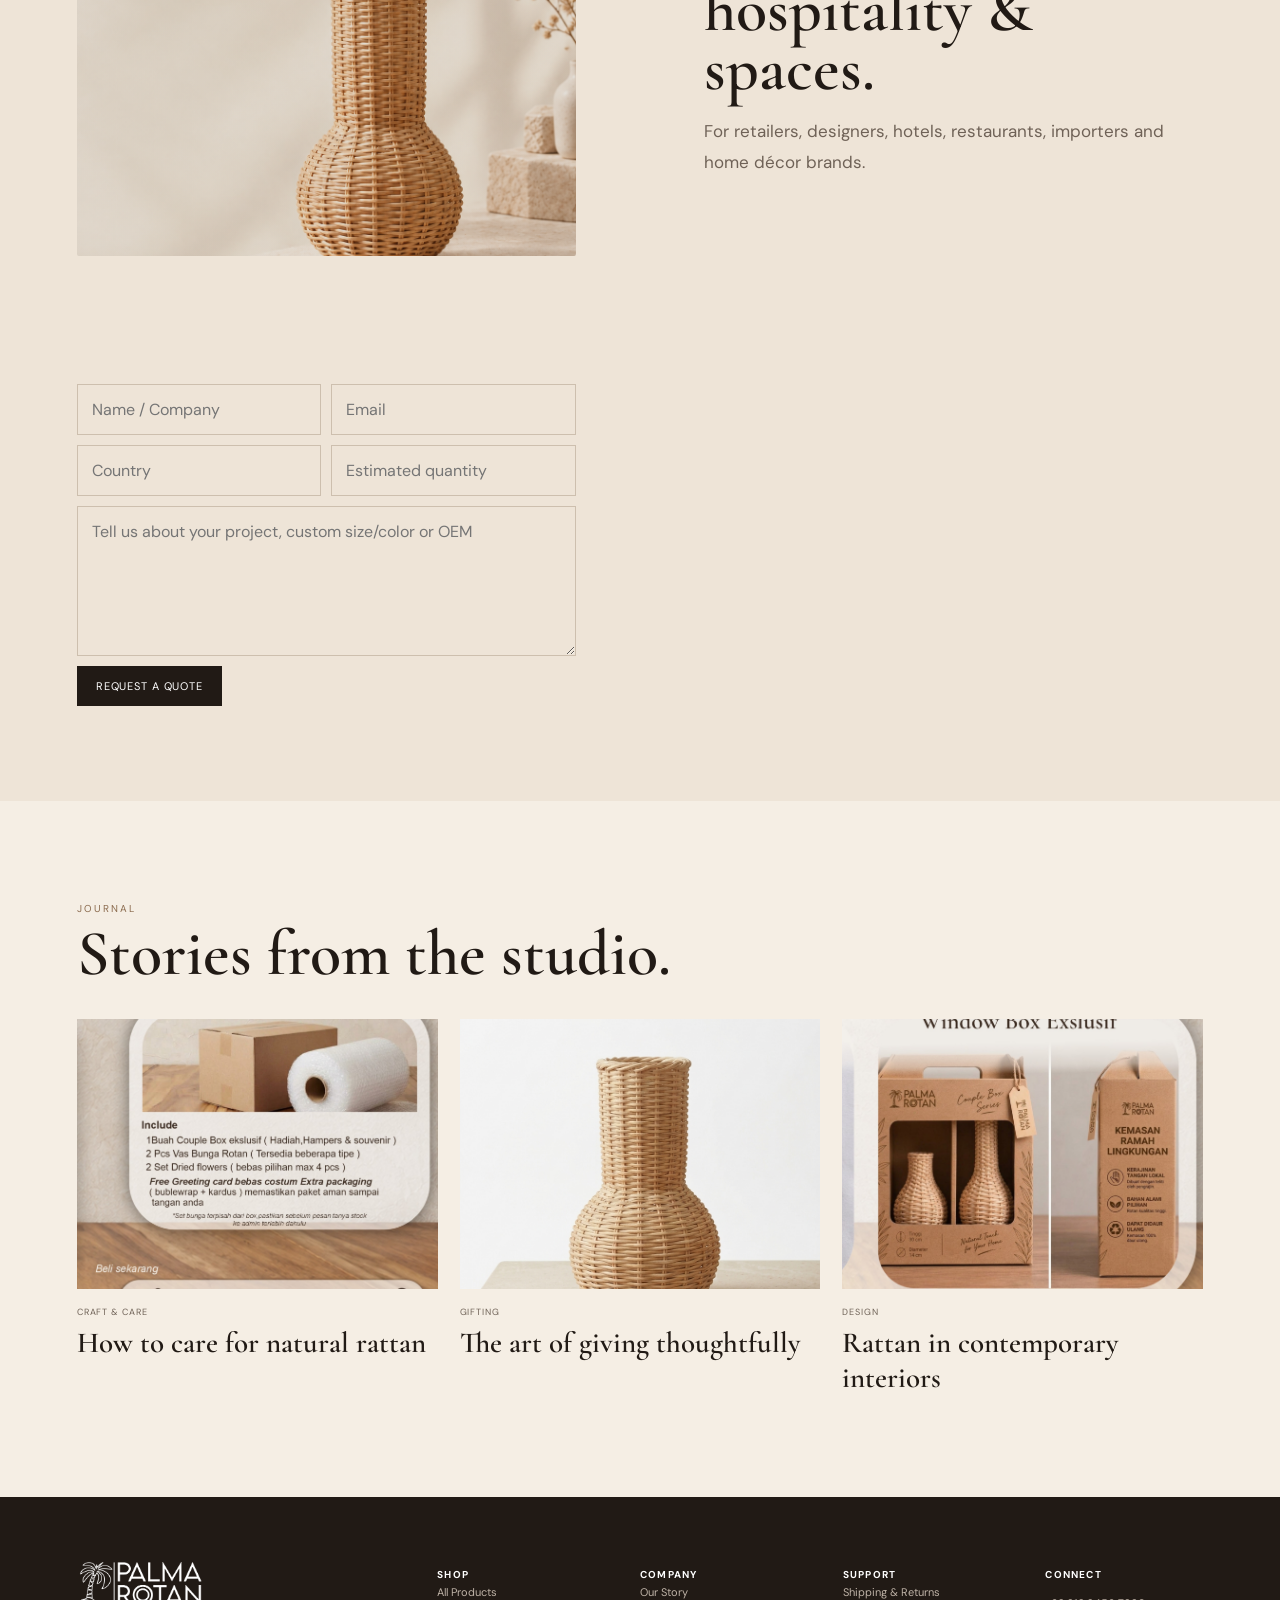
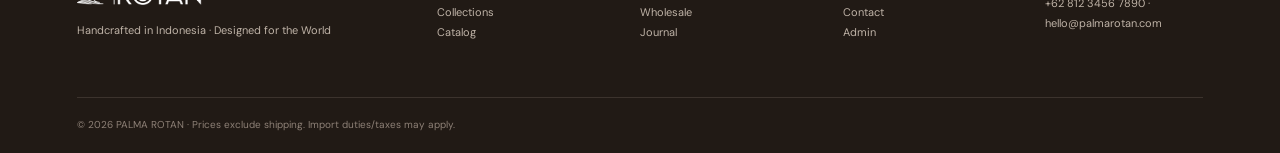
==== commit 96978a72: "Refresh visitor after product source lock" ====
--- a/index.html
+++ b/index.html
@@ -3,4 +3,4 @@
 <div class="reveal-item benefit-center"><span class="benefitIcon palmIcon" aria-hidden="true"><svg viewBox="0 0 48 48" role="presentation"><path d="M24 43V23"/><path d="M24 25C20 18 15 15 9 14c4 6 8 9 15 11"/><path d="M24 24C28 17 33 14 39 13c-3 6-8 10-15 12"/><path d="M24 22C22 14 18 9 13 6c0 7 3 12 10 17"/><path d="M25 22C28 14 32 9 37 6c0 7-3 12-10 17"/><path d="M21 43h6"/></svg></span><div class="hero-slide-indicator"><div class="dots" id="heroDots"></div></div><div><b data-i18n="benefit2">Natural Material</b><small data-i18n="benefit2s">Selected natural rattan</small></div></div>
 <div class="reveal-item"><span class="benefitIcon" aria-hidden="true"><svg viewBox="0 0 48 48"><path d="M24 5 39 11v11c0 10-6 17-15 21C15 39 9 32 9 22V11l15-6Z"/><path d="m16 24 5 5 11-12"/></svg></span><div><b data-i18n="benefit3">Best Quality</b><small data-i18n="benefit3s">Made with care and consistency</small></div></div>
 </section></section><section class="section intro reveal" id="collections"><div><span class="eyebrow" data-i18n="palmaEdit">THE PALMA EDIT</span><h2 data-i18n="introTitle">Modern objects,<br>rooted in craft.</h2></div><p data-i18n="introText">Natural rattan, refined silhouettes and human hands. PALMA ROTAN brings Indonesian craftsmanship into contemporary spaces around the world.</p></section><section class="collections reveal-group"><article class="collection tall reveal-item" style="background-image:url('assets/hero-collection.png')"><div><small>01</small><h3><span data-i18n="col1">Natural Living</span></h3><a href="#shop" data-i18n="explore">Explore →</a></div></article><article class="collection reveal-item" style="background-image:url('assets/hero-vase.png')"><div><small>02</small><h3><span data-i18n="col2">Vase & Planter</span></h3><a href="#shop" data-i18n="explore">Explore →</a></div></article><article class="collection reveal-item" style="background-image:url('assets/grand-opening.png')"><div><small>03</small><h3><span data-i18n="col3">Gifts & Hampers</span></h3><a href="#shop" data-i18n="explore">Explore →</a></div></article></section><section class="section reveal" id="shop"><div class="sectionHead"><div><span class="eyebrow" data-i18n="shopLabel">SHOP</span><h2 data-i18n="shopTitle">Selected pieces</h2></div><div id="filters" class="filters"></div></div><div id="products" class="products"></div></section><section class="story reveal" id="story"><div class="storyImg"></div><div class="storyText"><span class="eyebrow" data-i18n="hands">THE HANDS BEHIND PALMA ROTAN</span><h2 data-i18n="storyTitle">Every curve begins with a pair of hands.</h2><p data-i18n="storyText">Our pieces are made in Indonesia by artisans whose knowledge is built through years of practice. From selecting natural rattan to shaping, weaving and finishing, each object carries a quiet human signature.</p></div></section><section class="section process reveal"><span class="eyebrow" data-process-eyebrow>PROSES KERAJINAN</span><h2 data-process-title>Dari rotan menjadi karya.</h2><div class="processGrid"><article class="processCard reveal-item"><div class="processMedia"></div><div class="processCopy"><b class="processNo">01</b><h3 class="processTitle"></h3><p class="processDesc"></p></div></article><article class="processCard reveal-item"><div class="processMedia"></div><div class="processCopy"><b class="processNo">02</b><h3 class="processTitle"></h3><p class="processDesc"></p></div></article><article class="processCard reveal-item"><div class="processMedia"></div><div class="processCopy"><b class="processNo">03</b><h3 class="processTitle"></h3><p class="processDesc"></p></div></article><article class="processCard reveal-item"><div class="processMedia"></div><div class="processCopy"><b class="processNo">04</b><h3 class="processTitle"></h3><p class="processDesc"></p></div></article></div></section><section class="promoBanner reveal" id="promo"><div class="promoImage"></div><div class="promoCopy"><span class="eyebrow promoEyebrow"></span><h2 class="promoTitle"></h2><p class="promoText"></p><a class="btn promoBtn" href="#contact"></a></div></section><section class="catalog section reveal" id="catalog"><div class="catalogIntro"><span class="eyebrow" data-i18n="catalogEyebrow">KATALOG DIGITAL</span><h2 data-i18n="catalogTitle">Jelajahi koleksi PALMA ROTAN.</h2><p data-i18n="catalogText">Temukan koleksi kami melalui katalog digital Flipbook. Semua tautan dapat dikelola dari Admin.</p></div><div class="catalogCards"><a id="catID" class="catalogCard catalogPrimary" target="_blank"><span class="catalogNo">01</span><span class="catalogIcon">ID</span><span class="catalogLabel" data-i18n="catIDTitle">Katalog Indonesia</span><span class="catalogDesc" data-i18n="catIDDesc">Koleksi dan harga untuk pasar Indonesia.</span><span class="catalogLink" data-i18n="catOpen">Buka Katalog →</span></a><a id="catEN" class="catalogCard" target="_blank"><span class="catalogNo">02</span><span class="catalogIcon">EN</span><span class="catalogLabel" data-i18n="catENTitle">International Catalog</span><span class="catalogDesc" data-i18n="catENDesc">Collection for international buyers and partners.</span><span class="catalogLink" data-i18n="catOpen">Buka Katalog →</span></a><a id="catWHO" class="catalogCard" target="_blank"><span class="catalogNo">03</span><span class="catalogIcon">B2B</span><span class="catalogLabel" data-i18n="catWHOTitle">Wholesale Catalog</span><span class="catalogDesc" data-i18n="catWHODesc">Wholesale, custom, OEM, and bulk collections.</span><span class="catalogLink" data-i18n="catOpen">Buka Katalog →</span></a></div></section><section class="section wholesale reveal" id="wholesale"><div class="wholesaleVisual" aria-label="Wholesale"></div><div class="wholesaleCopy"><span class="eyebrow" data-wholesale-eyebrow data-i18n="wholesaleEyebrow">WHOLESALE · CUSTOM · OEM</span><h2 data-wholesale-title data-i18n="wholesaleTitle">Made for brands, hospitality & spaces.</h2><p data-wholesale-text data-i18n="wholesaleText">For retailers, designers, hotels, restaurants, importers and home décor brands.</p></div><form id="quoteForm"><input name="name" placeholder="Name / Company" required><input name="email" type="email" placeholder="Email" required><input name="country" placeholder="Country" required><input name="qty" type="number" placeholder="Estimated quantity"><textarea name="message" placeholder="Tell us about your project, custom size/color or OEM"></textarea><button class="btn dark" type="submit" data-wholesale-button>Request a Quote</button></form></section><section class="section reveal" id="journal"><span class="eyebrow" data-i18n="journalEyebrow">JOURNAL</span><h2 data-i18n="journalTitle">Stories from the studio.</h2><div class="journal"><article><img src="assets/packaging.jpg" alt="Packaging"><small>Craft & Care</small><h3>How to care for natural rattan</h3></article><article><img src="assets/couple-box.jpg" alt="Gift"><small>Gifting</small><h3>The art of giving thoughtfully</h3></article><article><img src="assets/window-box.jpg" alt="Design"><small>Design</small><h3>Rattan in contemporary interiors</h3></article></div></section></main><footer id="contact" class="reveal"><div><img src="assets/logo-palma.png" alt="PALMA ROTAN"><p data-i18n="footerTagline">Handcrafted in Indonesia · Designed for the World.</p></div><div><b data-i18n="footerShop">Shop</b><a href="#shop" data-i18n="footerAllProducts">All Products</a><a href="#collections" data-i18n="footerCollections">Collections</a><a href="#catalog" data-i18n="footerCatalog">Catalog</a></div><div><b data-i18n="footerCompany">Company</b><a href="#story" data-i18n="footerStory">Our Story</a><a href="#wholesale" data-i18n="footerWholesale">Wholesale</a><a href="#journal" data-i18n="footerJournal">Journal</a></div><div><b data-i18n="footerSupport">Support</b><a href="#contact" data-i18n="footerShipping">Shipping & Returns</a><a href="#contact" data-i18n="footerContact">Contact</a><a href="admin/index.html">Admin</a></div><div><b data-i18n="footerConnect">Connect</b><p id="contactInfo">WhatsApp · Email</p><div id="salesChannels" class="salesChannels"></div></div><div class="copyright">© 2026 PALMA ROTAN · <span data-i18n="exclude">Prices exclude shipping. Import duties/taxes may apply.</span></div></footer><div id="drawer" class="drawer"><div class="drawerBox"><button class="close" onclick="closeDrawer()">×</button><div id="drawerContent"></div></div></div><div id="toast" class="toast"></div><script src="admin/config.js"></script>
-<script src="app.js?v=20261003-sync-2"></script></body></html>
+<script src="app.js?v=20261003-sync-4"></script></body></html>
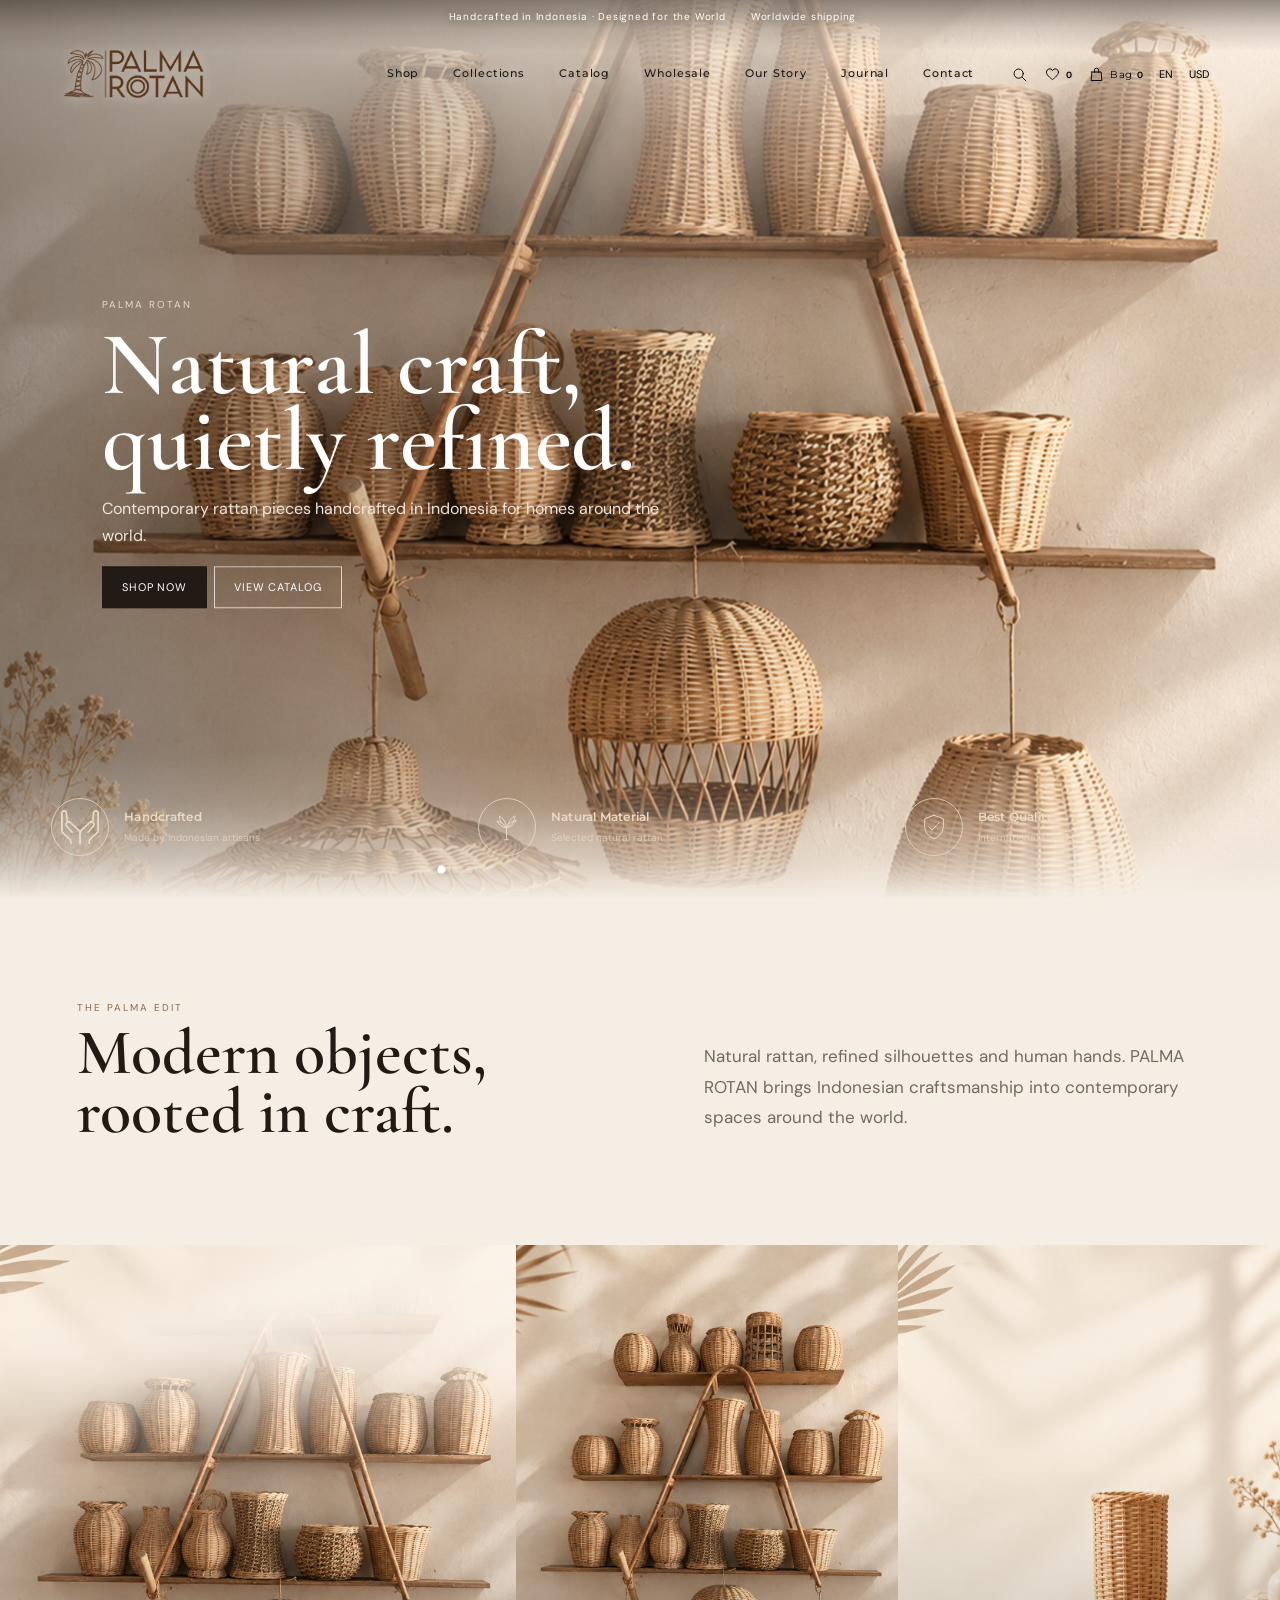
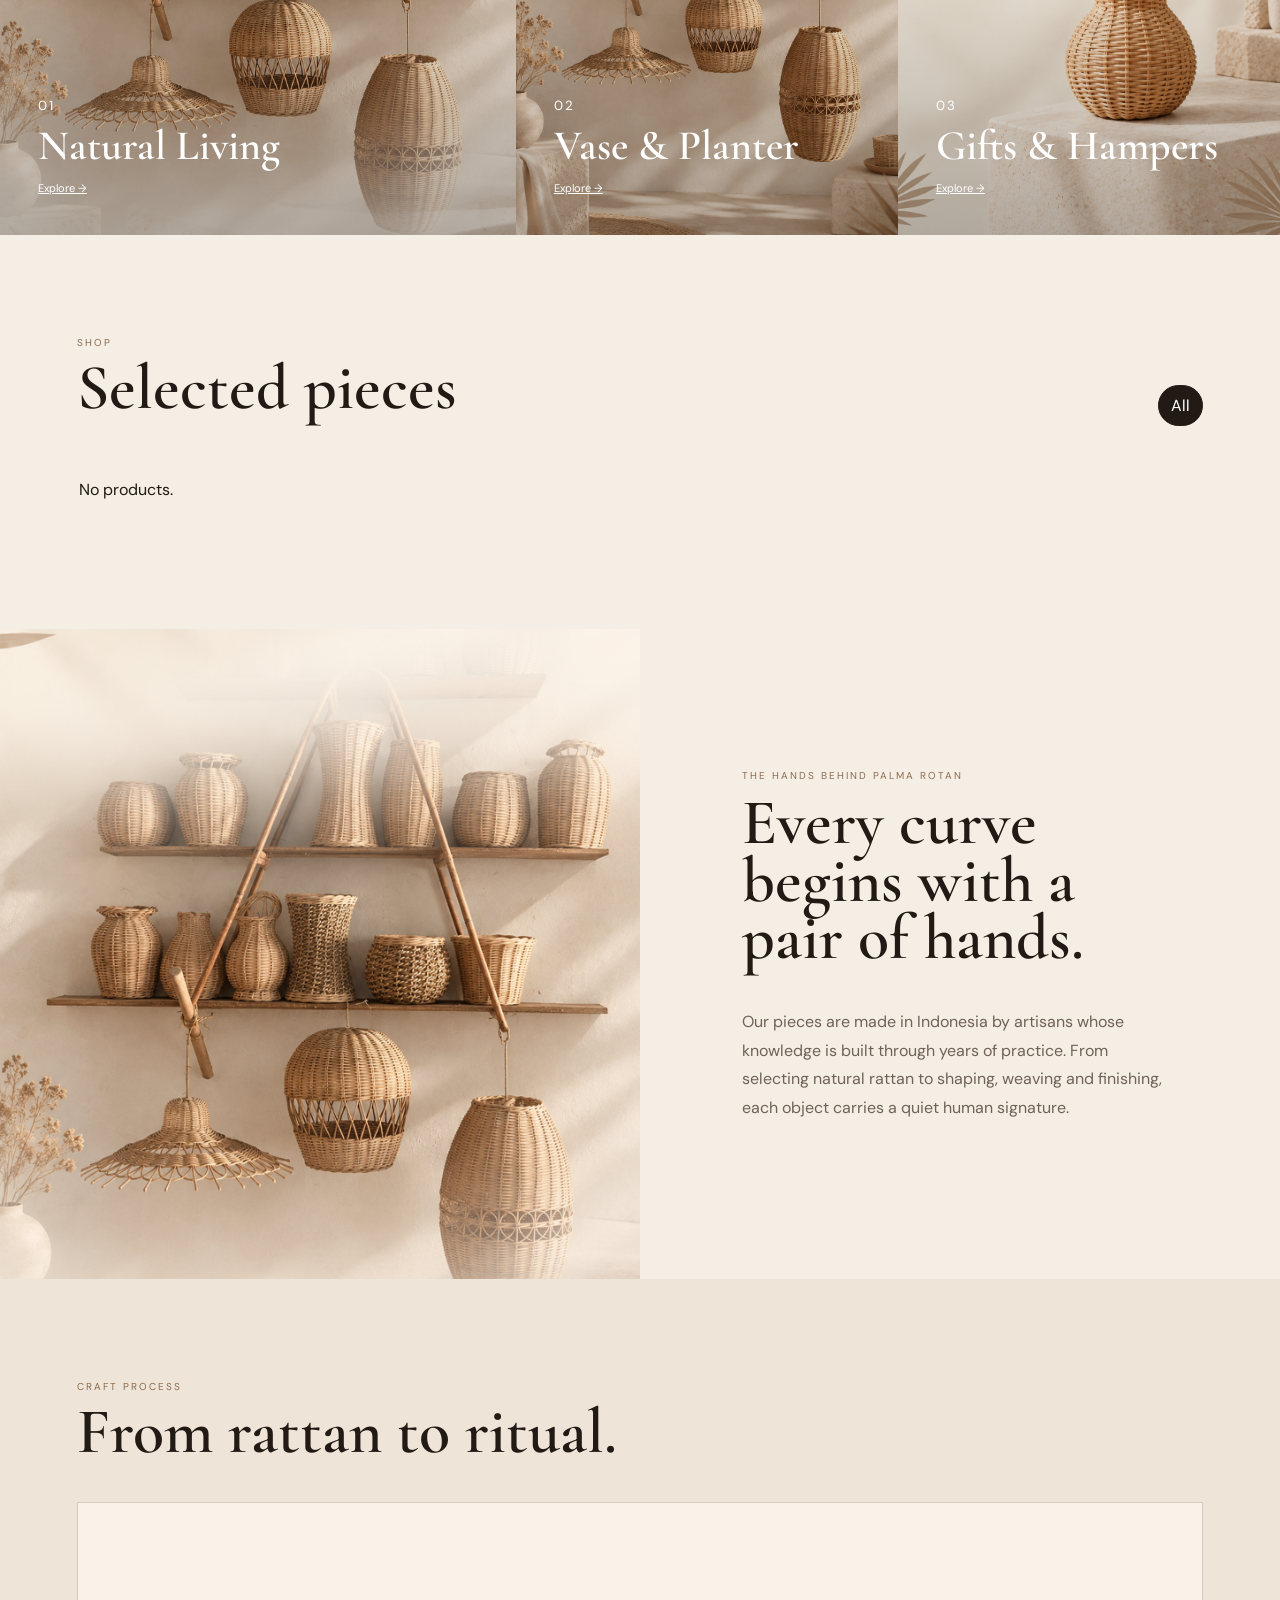
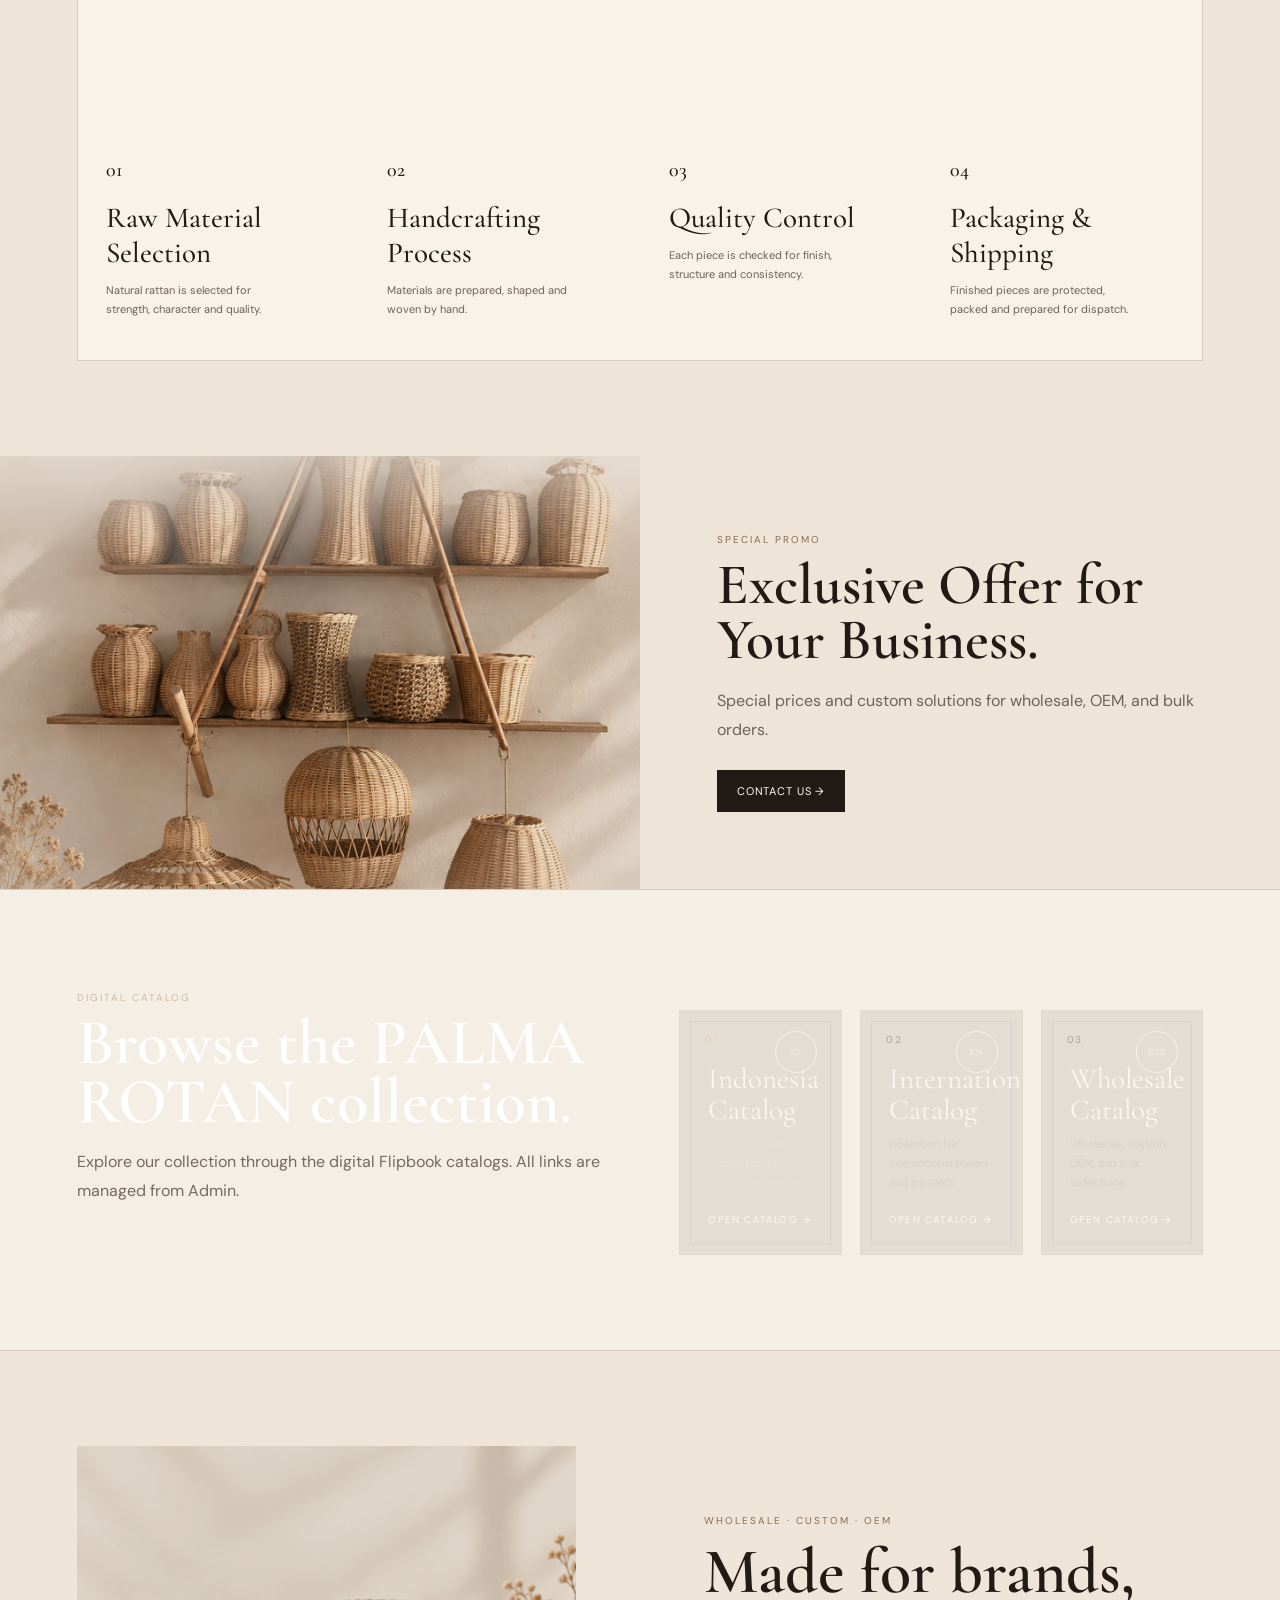
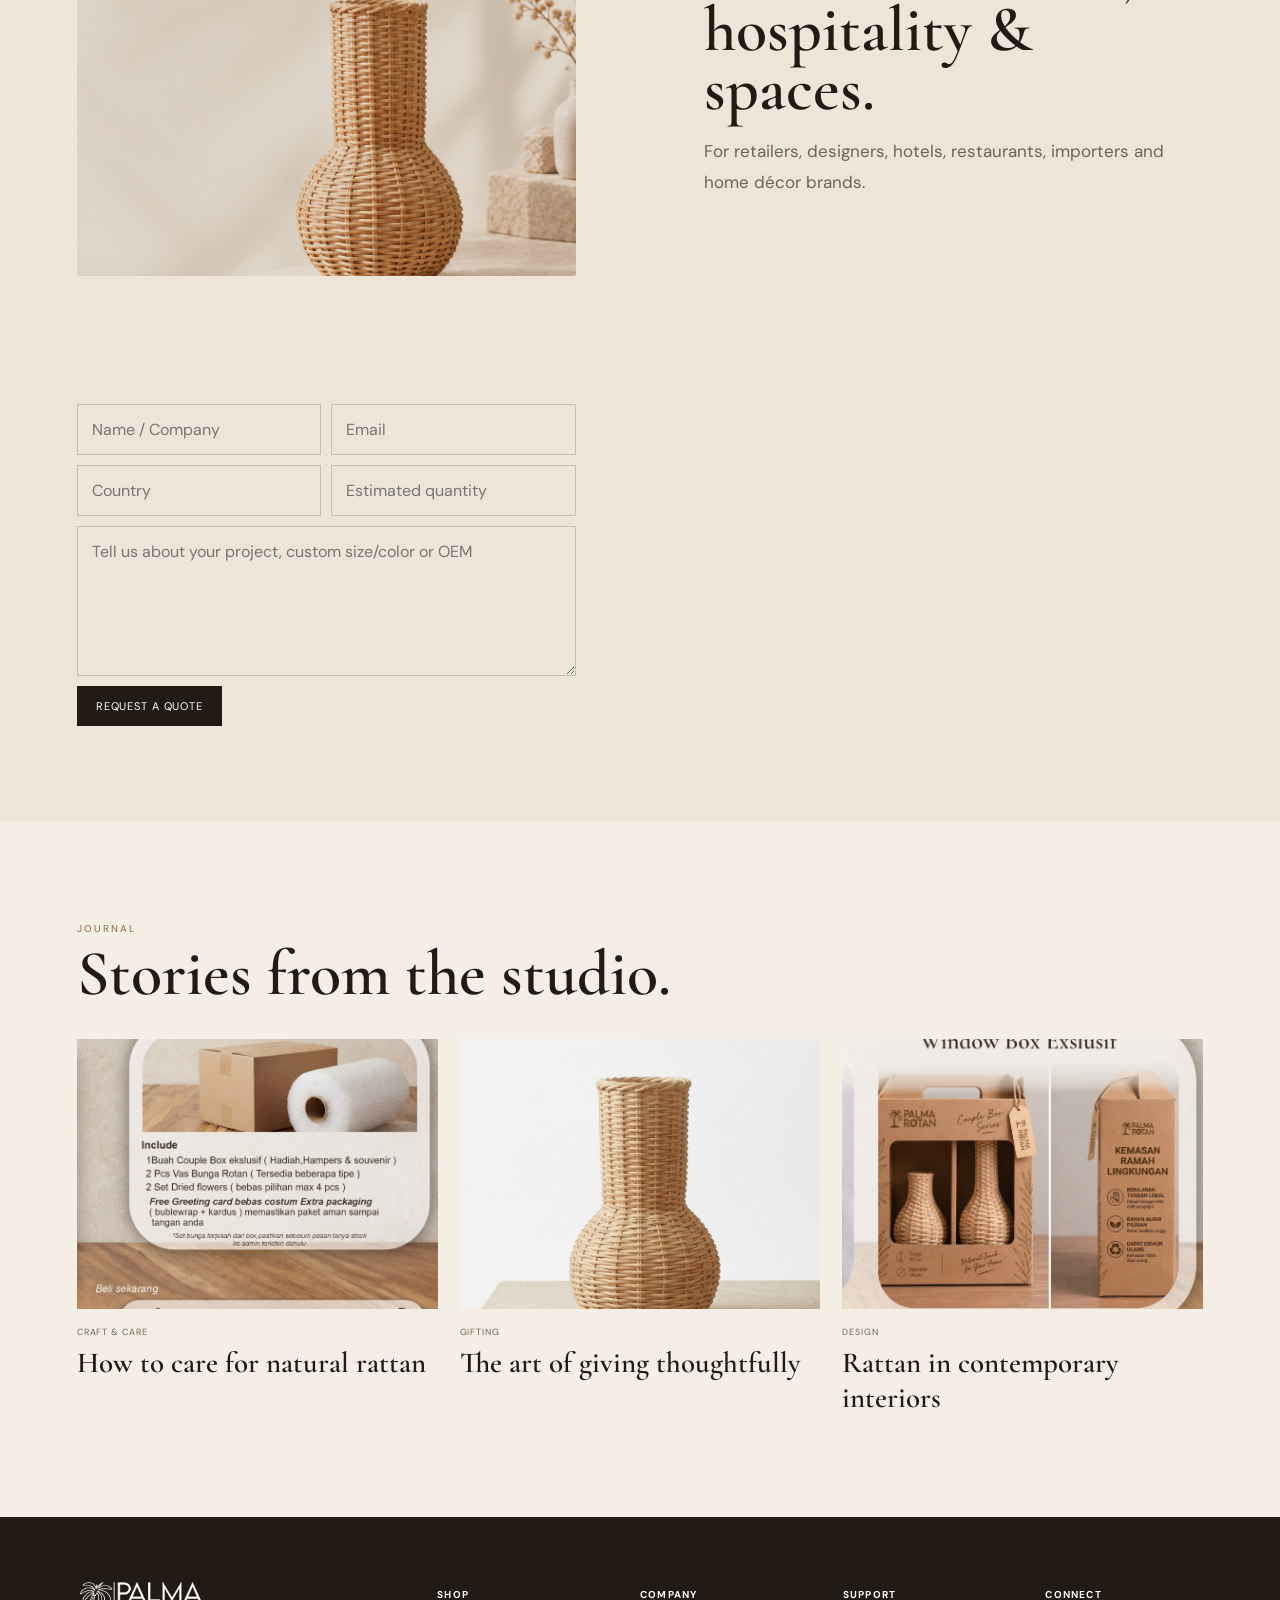
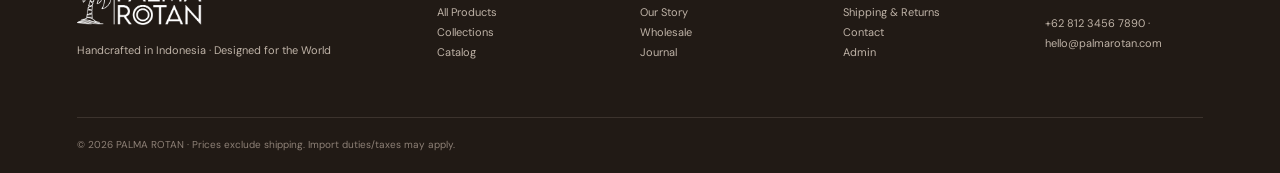
==== commit a2b31608: "chore(visitor): refresh stylesheet cache after storefront update" ====
--- a/index.html
+++ b/index.html
@@ -1,6 +1,6 @@
-<!doctype html><html lang="en"><head><meta charset="utf-8"><meta name="viewport" content="width=device-width,initial-scale=1"><title>PALMA ROTAN — Handcrafted in Indonesia</title><meta name="description" content="PALMA ROTAN — handcrafted rattan from Indonesia, designed for the world."><link rel="preconnect" href="https://fonts.googleapis.com"><link rel="preconnect" href="https://fonts.gstatic.com" crossorigin><link href="https://fonts.googleapis.com/css2?family=Cormorant+Garamond:wght@500;600;700&family=DM+Sans:wght@400;500;600;700&family=Montserrat:wght@400;500;600&display=swap" rel="stylesheet"><link rel="stylesheet" href="assets/style.css"></head><body><div class="topbar"><span data-i18n="top">Handcrafted in Indonesia · Designed for the World</span><span data-i18n="topShip">Worldwide shipping</span></div><header><button class="mobile" onclick="toggleNav()">☰</button><a class="brand" href="#home"><img src="assets/logo-palma.png" alt="PALMA ROTAN"></a><nav id="nav"><a href="#shop" data-i18n="navShop">Shop</a><a href="#collections" data-i18n="navCollections">Collections</a><a href="#catalog" data-i18n="navCatalog">Catalog</a><a href="#wholesale" data-i18n="navWholesale">Wholesale</a><a href="#story" data-i18n="navStory">Our Story</a><a href="#journal" data-i18n="navJournal">Journal</a><a href="#contact" data-i18n="navContact">Contact</a></nav><div class="actions"><button class="actionIcon" aria-label="Search" onclick="openSearch()"><svg viewBox="0 0 24 24"><circle cx="10.8" cy="10.8" r="6.5"/><path d="m16 16 5 5"/></svg></button><button class="actionIcon countAction" aria-label="Wishlist" onclick="openWishlist()"><svg viewBox="0 0 24 24"><path d="M20.5 8.7c0 5-8.5 10.3-8.5 10.3S3.5 13.7 3.5 8.7A4.6 4.6 0 0 1 12 6.2a4.6 4.6 0 0 1 8.5 2.5Z"/></svg><b id="wishCount">0</b></button><button class="actionIcon bagAction" aria-label="Shopping bag" onclick="openCart()"><svg viewBox="0 0 24 24"><path d="M5.5 8.5h13l1 12h-15l1-12Z"/><path d="M9 9V6a3 3 0 0 1 6 0v3"/></svg><span class="bagLabel">Bag</span><b id="cartCount">0</b></button><button onclick="toggleLanguage()" id="langBtn">EN</button><button onclick="cycleCurrency()" id="currencyBtn">USD</button></div></header><main id="home"><section class="hero"><div id="heroSlides"></div><div class="heroShade"></div><div class="heroCopy"><span class="eyebrow" id="heroEye"></span><h1 id="heroTitle"></h1><p id="heroText"></p><div><a class="btn dark" href="#shop" data-i18n="shopNow">Shop Now</a><a class="btn light" href="#catalog" data-i18n="viewCatalog">View Catalog</a></div></div><section class="benefits benefitsHero reveal-group" aria-label="PALMA ROTAN benefits">
+<!doctype html><html lang="en"><head><meta charset="utf-8"><meta name="viewport" content="width=device-width,initial-scale=1"><title>PALMA ROTAN — Handcrafted in Indonesia</title><meta name="description" content="PALMA ROTAN — handcrafted rattan from Indonesia, designed for the world."><link rel="preconnect" href="https://fonts.googleapis.com"><link rel="preconnect" href="https://fonts.gstatic.com" crossorigin><link href="https://fonts.googleapis.com/css2?family=Cormorant+Garamond:wght@500;600;700&family=DM+Sans:wght@400;500;600;700&family=Montserrat:wght@400;500;600&display=swap" rel="stylesheet"><link rel="stylesheet" href="assets/style.css?v=31e9bc4"></head><body><div class="topbar"><span data-i18n="top">Handcrafted in Indonesia · Designed for the World</span><span data-i18n="topShip">Worldwide shipping</span></div><header><button class="mobile" onclick="toggleNav()">☰</button><a class="brand" href="#home"><img src="assets/logo-palma.png" alt="PALMA ROTAN"></a><nav id="nav"><a href="#shop" data-i18n="navShop">Shop</a><a href="#collections" data-i18n="navCollections">Collections</a><a href="#catalog" data-i18n="navCatalog">Catalog</a><a href="#wholesale" data-i18n="navWholesale">Wholesale</a><a href="#story" data-i18n="navStory">Our Story</a><a href="#journal" data-i18n="navJournal">Journal</a><a href="#contact" data-i18n="navContact">Contact</a></nav><div class="actions"><button class="actionIcon" aria-label="Search" onclick="openSearch()"><svg viewBox="0 0 24 24"><circle cx="10.8" cy="10.8" r="6.5"/><path d="m16 16 5 5"/></svg></button><button class="actionIcon countAction" aria-label="Wishlist" onclick="openWishlist()"><svg viewBox="0 0 24 24"><path d="M20.5 8.7c0 5-8.5 10.3-8.5 10.3S3.5 13.7 3.5 8.7A4.6 4.6 0 0 1 12 6.2a4.6 4.6 0 0 1 8.5 2.5Z"/></svg><b id="wishCount">0</b></button><button class="actionIcon bagAction" aria-label="Shopping bag" onclick="openCart()"><svg viewBox="0 0 24 24"><path d="M5.5 8.5h13l1 12h-15l1-12Z"/><path d="M9 9V6a3 3 0 0 1 6 0v3"/></svg><span class="bagLabel">Bag</span><b id="cartCount">0</b></button><button onclick="toggleLanguage()" id="langBtn">EN</button><button onclick="cycleCurrency()" id="currencyBtn">USD</button></div></header><main id="home"><section class="hero"><div id="heroSlides"></div><div class="heroShade"></div><div class="heroCopy"><span class="eyebrow" id="heroEye"></span><h1 id="heroTitle"></h1><p id="heroText"></p><div><a class="btn dark" href="#shop" data-i18n="shopNow">Shop Now</a><a class="btn light" href="#catalog" data-i18n="viewCatalog">View Catalog</a></div></div><section class="benefits benefitsHero reveal-group" aria-label="PALMA ROTAN benefits">
 <div class="reveal-item"><span class="benefitIcon" aria-hidden="true"><span class="benefitHandIcon" aria-hidden="true"></span></span><div><b data-i18n="benefit1">Handcrafted</b><small data-i18n="benefit1s">Made by Indonesian artisans</small></div></div>
 <div class="reveal-item benefit-center"><span class="benefitIcon palmIcon" aria-hidden="true"><svg viewBox="0 0 48 48" role="presentation"><path d="M24 43V23"/><path d="M24 25C20 18 15 15 9 14c4 6 8 9 15 11"/><path d="M24 24C28 17 33 14 39 13c-3 6-8 10-15 12"/><path d="M24 22C22 14 18 9 13 6c0 7 3 12 10 17"/><path d="M25 22C28 14 32 9 37 6c0 7-3 12-10 17"/><path d="M21 43h6"/></svg></span><div class="hero-slide-indicator"><div class="dots" id="heroDots"></div></div><div><b data-i18n="benefit2">Natural Material</b><small data-i18n="benefit2s">Selected natural rattan</small></div></div>
 <div class="reveal-item"><span class="benefitIcon" aria-hidden="true"><svg viewBox="0 0 48 48"><path d="M24 5 39 11v11c0 10-6 17-15 21C15 39 9 32 9 22V11l15-6Z"/><path d="m16 24 5 5 11-12"/></svg></span><div><b data-i18n="benefit3">Best Quality</b><small data-i18n="benefit3s">Made with care and consistency</small></div></div>
 </section></section><section class="section intro reveal" id="collections"><div><span class="eyebrow" data-i18n="palmaEdit">THE PALMA EDIT</span><h2 data-i18n="introTitle">Modern objects,<br>rooted in craft.</h2></div><p data-i18n="introText">Natural rattan, refined silhouettes and human hands. PALMA ROTAN brings Indonesian craftsmanship into contemporary spaces around the world.</p></section><section class="collections reveal-group"><article class="collection tall reveal-item" style="background-image:url('assets/hero-collection.png')"><div><small>01</small><h3><span data-i18n="col1">Natural Living</span></h3><a href="#shop" data-i18n="explore">Explore →</a></div></article><article class="collection reveal-item" style="background-image:url('assets/hero-vase.png')"><div><small>02</small><h3><span data-i18n="col2">Vase & Planter</span></h3><a href="#shop" data-i18n="explore">Explore →</a></div></article><article class="collection reveal-item" style="background-image:url('assets/grand-opening.png')"><div><small>03</small><h3><span data-i18n="col3">Gifts & Hampers</span></h3><a href="#shop" data-i18n="explore">Explore →</a></div></article></section><section class="section reveal" id="shop"><div class="sectionHead"><div><span class="eyebrow" data-i18n="shopLabel">SHOP</span><h2 data-i18n="shopTitle">Selected pieces</h2></div><div id="filters" class="filters"></div></div><div id="products" class="products"></div></section><section class="story reveal" id="story"><div class="storyImg"></div><div class="storyText"><span class="eyebrow" data-i18n="hands">THE HANDS BEHIND PALMA ROTAN</span><h2 data-i18n="storyTitle">Every curve begins with a pair of hands.</h2><p data-i18n="storyText">Our pieces are made in Indonesia by artisans whose knowledge is built through years of practice. From selecting natural rattan to shaping, weaving and finishing, each object carries a quiet human signature.</p></div></section><section class="section process reveal"><span class="eyebrow" data-process-eyebrow>PROSES KERAJINAN</span><h2 data-process-title>Dari rotan menjadi karya.</h2><div class="processGrid"><article class="processCard reveal-item"><div class="processMedia"></div><div class="processCopy"><b class="processNo">01</b><h3 class="processTitle"></h3><p class="processDesc"></p></div></article><article class="processCard reveal-item"><div class="processMedia"></div><div class="processCopy"><b class="processNo">02</b><h3 class="processTitle"></h3><p class="processDesc"></p></div></article><article class="processCard reveal-item"><div class="processMedia"></div><div class="processCopy"><b class="processNo">03</b><h3 class="processTitle"></h3><p class="processDesc"></p></div></article><article class="processCard reveal-item"><div class="processMedia"></div><div class="processCopy"><b class="processNo">04</b><h3 class="processTitle"></h3><p class="processDesc"></p></div></article></div></section><section class="promoBanner reveal" id="promo"><div class="promoImage"></div><div class="promoCopy"><span class="eyebrow promoEyebrow"></span><h2 class="promoTitle"></h2><p class="promoText"></p><a class="btn promoBtn" href="#contact"></a></div></section><section class="catalog section reveal" id="catalog"><div class="catalogIntro"><span class="eyebrow" data-i18n="catalogEyebrow">KATALOG DIGITAL</span><h2 data-i18n="catalogTitle">Jelajahi koleksi PALMA ROTAN.</h2><p data-i18n="catalogText">Temukan koleksi kami melalui katalog digital Flipbook. Semua tautan dapat dikelola dari Admin.</p></div><div class="catalogCards"><a id="catID" class="catalogCard catalogPrimary" target="_blank"><span class="catalogNo">01</span><span class="catalogIcon">ID</span><span class="catalogLabel" data-i18n="catIDTitle">Katalog Indonesia</span><span class="catalogDesc" data-i18n="catIDDesc">Koleksi dan harga untuk pasar Indonesia.</span><span class="catalogLink" data-i18n="catOpen">Buka Katalog →</span></a><a id="catEN" class="catalogCard" target="_blank"><span class="catalogNo">02</span><span class="catalogIcon">EN</span><span class="catalogLabel" data-i18n="catENTitle">International Catalog</span><span class="catalogDesc" data-i18n="catENDesc">Collection for international buyers and partners.</span><span class="catalogLink" data-i18n="catOpen">Buka Katalog →</span></a><a id="catWHO" class="catalogCard" target="_blank"><span class="catalogNo">03</span><span class="catalogIcon">B2B</span><span class="catalogLabel" data-i18n="catWHOTitle">Wholesale Catalog</span><span class="catalogDesc" data-i18n="catWHODesc">Wholesale, custom, OEM, and bulk collections.</span><span class="catalogLink" data-i18n="catOpen">Buka Katalog →</span></a></div></section><section class="section wholesale reveal" id="wholesale"><div class="wholesaleVisual" aria-label="Wholesale"></div><div class="wholesaleCopy"><span class="eyebrow" data-wholesale-eyebrow data-i18n="wholesaleEyebrow">WHOLESALE · CUSTOM · OEM</span><h2 data-wholesale-title data-i18n="wholesaleTitle">Made for brands, hospitality & spaces.</h2><p data-wholesale-text data-i18n="wholesaleText">For retailers, designers, hotels, restaurants, importers and home décor brands.</p></div><form id="quoteForm"><input name="name" placeholder="Name / Company" required><input name="email" type="email" placeholder="Email" required><input name="country" placeholder="Country" required><input name="qty" type="number" placeholder="Estimated quantity"><textarea name="message" placeholder="Tell us about your project, custom size/color or OEM"></textarea><button class="btn dark" type="submit" data-wholesale-button>Request a Quote</button></form></section><section class="section reveal" id="journal"><span class="eyebrow" data-i18n="journalEyebrow">JOURNAL</span><h2 data-i18n="journalTitle">Stories from the studio.</h2><div class="journal"><article><img src="assets/packaging.jpg" alt="Packaging"><small>Craft & Care</small><h3>How to care for natural rattan</h3></article><article><img src="assets/couple-box.jpg" alt="Gift"><small>Gifting</small><h3>The art of giving thoughtfully</h3></article><article><img src="assets/window-box.jpg" alt="Design"><small>Design</small><h3>Rattan in contemporary interiors</h3></article></div></section></main><footer id="contact" class="reveal"><div><img src="assets/logo-palma.png" alt="PALMA ROTAN"><p data-i18n="footerTagline">Handcrafted in Indonesia · Designed for the World.</p></div><div><b data-i18n="footerShop">Shop</b><a href="#shop" data-i18n="footerAllProducts">All Products</a><a href="#collections" data-i18n="footerCollections">Collections</a><a href="#catalog" data-i18n="footerCatalog">Catalog</a></div><div><b data-i18n="footerCompany">Company</b><a href="#story" data-i18n="footerStory">Our Story</a><a href="#wholesale" data-i18n="footerWholesale">Wholesale</a><a href="#journal" data-i18n="footerJournal">Journal</a></div><div><b data-i18n="footerSupport">Support</b><a href="#contact" data-i18n="footerShipping">Shipping & Returns</a><a href="#contact" data-i18n="footerContact">Contact</a><a href="admin/index.html">Admin</a></div><div><b data-i18n="footerConnect">Connect</b><p id="contactInfo">WhatsApp · Email</p><div id="salesChannels" class="salesChannels"></div></div><div class="copyright">© 2026 PALMA ROTAN · <span data-i18n="exclude">Prices exclude shipping. Import duties/taxes may apply.</span></div></footer><div id="drawer" class="drawer"><div class="drawerBox"><button class="close" onclick="closeDrawer()">×</button><div id="drawerContent"></div></div></div><div id="toast" class="toast"></div><script src="admin/config.js"></script>
-<script src="app.js?v=20261003-sync-4"></script></body></html>
+<script src="app.js?v=20261003-final-sync-5"></script></body></html>
--- a/assets/style.css
+++ b/assets/style.css
@@ -363,4 +363,34 @@
 .heroCopy .btn.light{color:#fff!important;border-color:rgba(255,255,255,.72)!important;}
 
 /* PALMA ROTAN — CMS media/text/color sections */
-.catalogCard{background-color:var(--catalog-bg,#f5eee4);background-image:var(--catalog-image);background-size:cover;background-position:center}.catalogCard:after{content:"";position:absolute;inset:0;background:var(--catalog-overlay,#000);opacity:var(--catalog-overlay-opacity,.12);pointer-events:none}.catalogCard>*{z-index:1}.catalogLabel{color:var(--catalog-title,#fff)}.catalogDesc{color:var(--catalog-desc,#c7bdb2)}.catalogLink{color:var(--catalog-title,#fff)}.processGrid{grid-template-columns:repeat(4,1fr)}.process.reveal.reveal-ready .processCard{opacity:0;transform:translateY(34px);transition:opacity .8s var(--ease-silk),transform .9s var(--ease-soft)}.process.reveal.reveal-ready.is-visible .processCard{opacity:1;transform:translateY(0)}.process.reveal.reveal-ready.is-visible .processCard:nth-child(2){transition-delay:.08s}.process.reveal.reveal-ready.is-visible .processCard:nth-child(3){transition-delay:.16s}.process.reveal.reveal-ready.is-visible .processCard:nth-child(4){transition-delay:.24s}.processCard{padding:0!important;min-height:0!important;overflow:hidden;display:flex;flex-direction:column}.processMedia{min-height:230px;background-image:var(--process-image);background-size:cover;background-position:center}.processCopy{padding:25px 28px 30px;min-height:190px}.processCard .processNo{color:var(--process-title,#211a15)}.processCard .processTitle{color:var(--process-title,#211a15);margin:18px 0 10px}.processCard .processDesc{color:var(--process-text,#6f6257)}.promoBanner{display:grid;grid-template-columns:1fr 1fr;min-height:330px;overflow:hidden}.promoImage{background-size:cover;background-position:center}.promoCopy{padding:6vw;display:flex;flex-direction:column;justify-content:center}.promoTitle{font:600 clamp(42px,4.5vw,65px)/.95 var(--serif);margin:12px 0 20px}.promoText{font-size:16px;line-height:1.8;max-width:570px;margin:0 0 25px}.promoBtn{align-self:flex-start;text-decoration:none}@media(max-width:900px){.processGrid{grid-template-columns:repeat(2,1fr)}.promoBanner{grid-template-columns:1fr}.promoImage{min-height:280px}}@media(max-width:560px){.processGrid{grid-template-columns:1fr}.processMedia{min-height:210px}}+.catalogCard{background-color:var(--catalog-bg,#f5eee4);background-image:var(--catalog-image);background-size:cover;background-position:center}.catalogCard:after{content:"";position:absolute;inset:0;background:var(--catalog-overlay,#000);opacity:var(--catalog-overlay-opacity,.12);pointer-events:none}.catalogCard>*{z-index:1}.catalogLabel{color:var(--catalog-title,#fff)}.catalogDesc{color:var(--catalog-desc,#c7bdb2)}.catalogLink{color:var(--catalog-title,#fff)}.processGrid{grid-template-columns:repeat(4,1fr)}.process.reveal.reveal-ready .processCard{opacity:0;transform:translateY(34px);transition:opacity .8s var(--ease-silk),transform .9s var(--ease-soft)}.process.reveal.reveal-ready.is-visible .processCard{opacity:1;transform:translateY(0)}.process.reveal.reveal-ready.is-visible .processCard:nth-child(2){transition-delay:.08s}.process.reveal.reveal-ready.is-visible .processCard:nth-child(3){transition-delay:.16s}.process.reveal.reveal-ready.is-visible .processCard:nth-child(4){transition-delay:.24s}.processCard{padding:0!important;min-height:0!important;overflow:hidden;display:flex;flex-direction:column}.processMedia{min-height:230px;background-image:var(--process-image);background-size:cover;background-position:center}.processCopy{padding:25px 28px 30px;min-height:190px}.processCard .processNo{color:var(--process-title,#211a15)}.processCard .processTitle{color:var(--process-title,#211a15);margin:18px 0 10px}.processCard .processDesc{color:var(--process-text,#6f6257)}.promoBanner{display:grid;grid-template-columns:1fr 1fr;min-height:330px;overflow:hidden}.promoImage{background-size:cover;background-position:center}.promoCopy{padding:6vw;display:flex;flex-direction:column;justify-content:center}.promoTitle{font:600 clamp(42px,4.5vw,65px)/.95 var(--serif);margin:12px 0 20px}.promoText{font-size:16px;line-height:1.8;max-width:570px;margin:0 0 25px}.promoBtn{align-self:flex-start;text-decoration:none}@media(max-width:900px){.processGrid{grid-template-columns:repeat(2,1fr)}.promoBanner{grid-template-columns:1fr}.promoImage{min-height:280px}}@media(max-width:560px){.processGrid{grid-template-columns:1fr}.processMedia{min-height:210px}}
+
+/* PALMA ROTAN — premium horizontal product rail */
+#shop .sectionHead{align-items:flex-end}
+#shop .filters{max-width:min(760px,100%);justify-content:flex-end}
+#shop .productsRail{display:flex;flex-wrap:nowrap;overflow-x:auto;overflow-y:hidden;gap:20px;scroll-behavior:smooth;scroll-snap-type:x mandatory;overscroll-behavior-x:contain;padding:2px 2px 18px;scrollbar-width:none;cursor:grab}
+#shop .productsRail::-webkit-scrollbar{display:none}
+#shop .productsRail:active{cursor:grabbing}
+#shop .productsRail .product{flex:0 0 calc((100% - 60px)/4);min-width:0;scroll-snap-align:start;border:1px solid rgba(139,107,78,.22);background:rgba(255,253,249,.46);transition:transform .45s cubic-bezier(.22,1,.36,1),border-color .35s ease,box-shadow .35s ease}
+#shop .productsRail .product:hover{transform:translateY(-5px);border-color:rgba(139,107,78,.5);box-shadow:0 18px 42px rgba(55,39,25,.09)}
+#shop .productsRail .productMeta{padding:15px 16px 17px}
+#shop .productsRail .productImg{aspect-ratio:4/5}
+#shop .productNav{display:flex;justify-content:flex-end;gap:8px;margin-top:2px}
+#shop .productNav button{width:42px;height:42px;border:1px solid rgba(139,107,78,.28);background:rgba(255,253,249,.7);color:var(--dark);border-radius:50%;cursor:pointer;transition:transform .3s ease,background .3s ease,border-color .3s ease}
+#shop .productNav button:hover{transform:translateY(-2px);background:#fff;border-color:rgba(139,107,78,.55)}
+#shop .productNav button:active{transform:scale(.94)}
+#shop .filters button{border:1px solid transparent;border-radius:999px;transition:background .3s ease,color .3s ease,border-color .3s ease}
+#shop .filters button:hover{border-color:rgba(139,107,78,.24);color:var(--dark)}
+#shop .filters button.active{border-color:var(--dark)}
+@media(max-width:1100px){
+  #shop .productsRail .product{flex-basis:calc((100% - 40px)/3)}
+}
+@media(max-width:700px){
+  #shop .sectionHead{align-items:flex-start;flex-direction:column}
+  #shop .filters{width:100%;justify-content:flex-start;overflow-x:auto;flex-wrap:nowrap;scrollbar-width:none;padding-bottom:4px}
+  #shop .filters::-webkit-scrollbar{display:none}
+  #shop .filters button{white-space:nowrap}
+  #shop .productsRail{gap:14px}
+  #shop .productsRail .product{flex-basis:calc((100% - 14px)/2)}
+  #shop .productMeta h3{font-size:22px}
+}
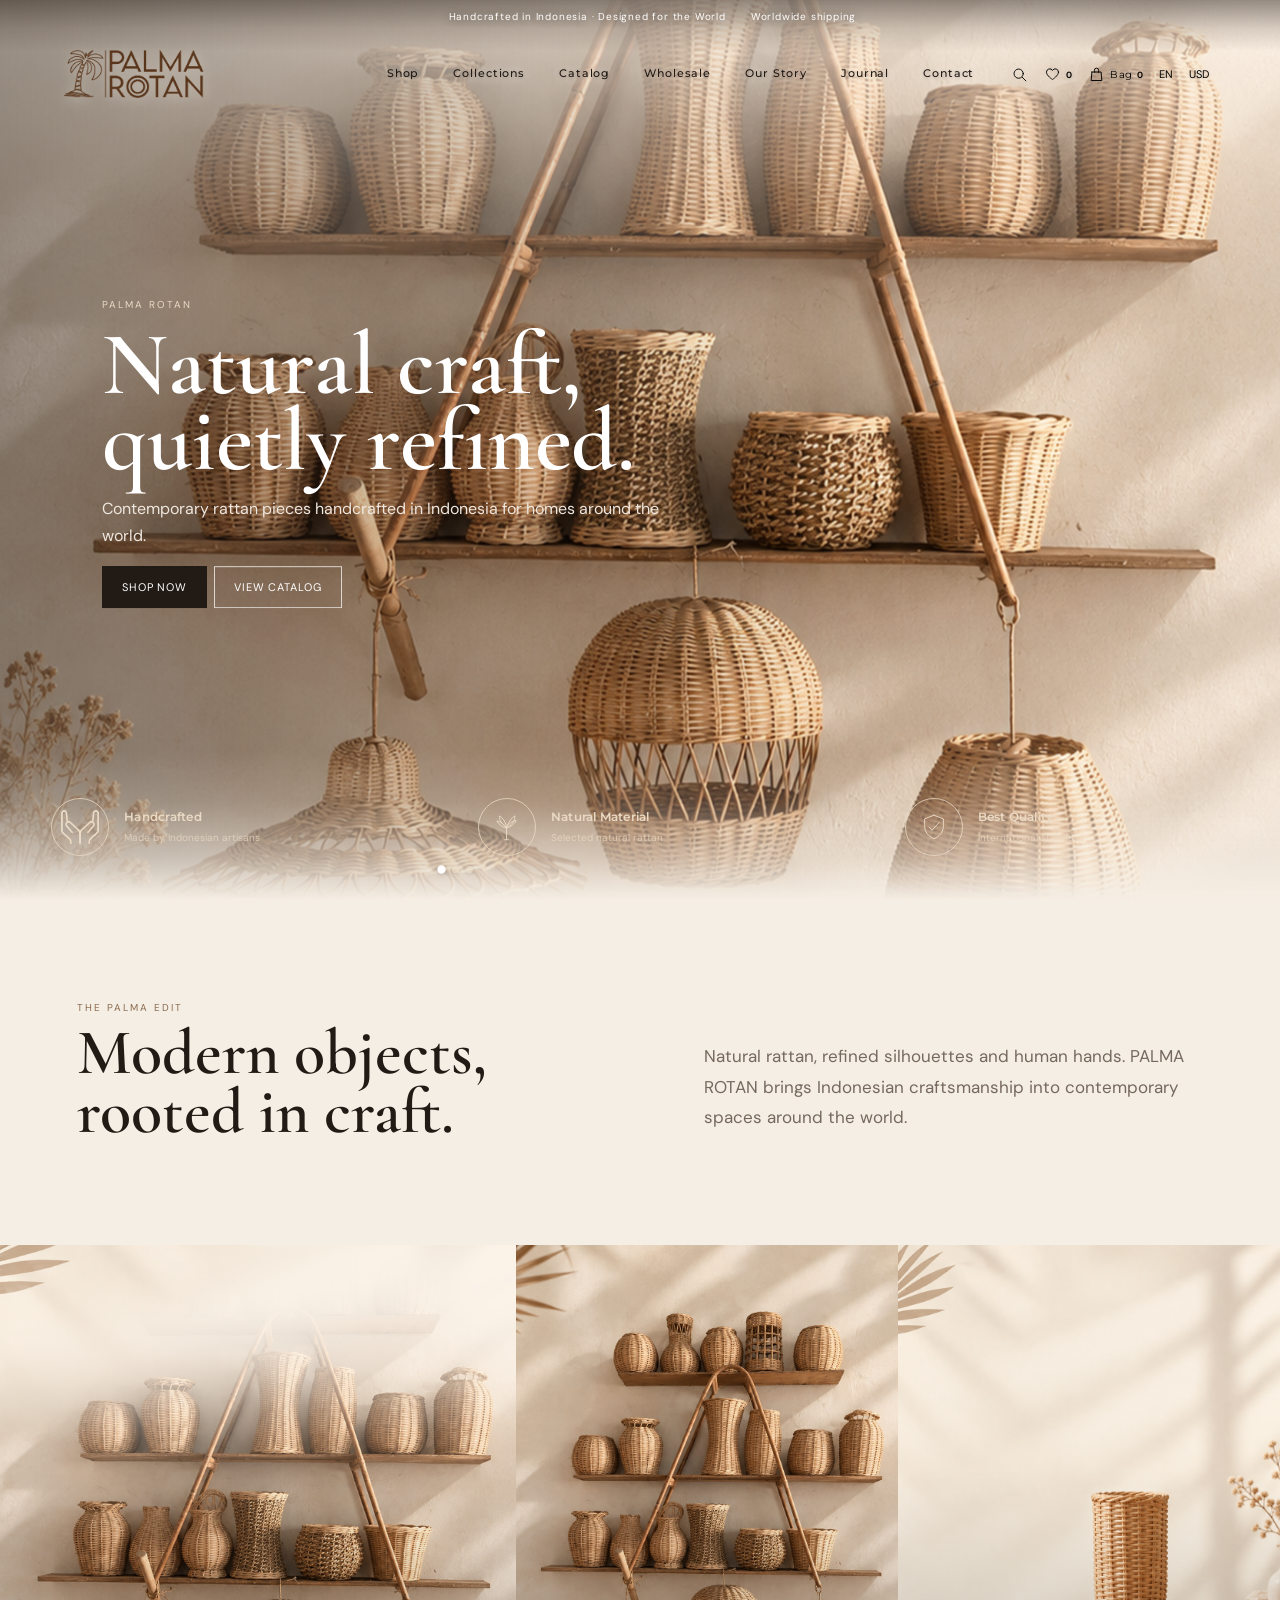
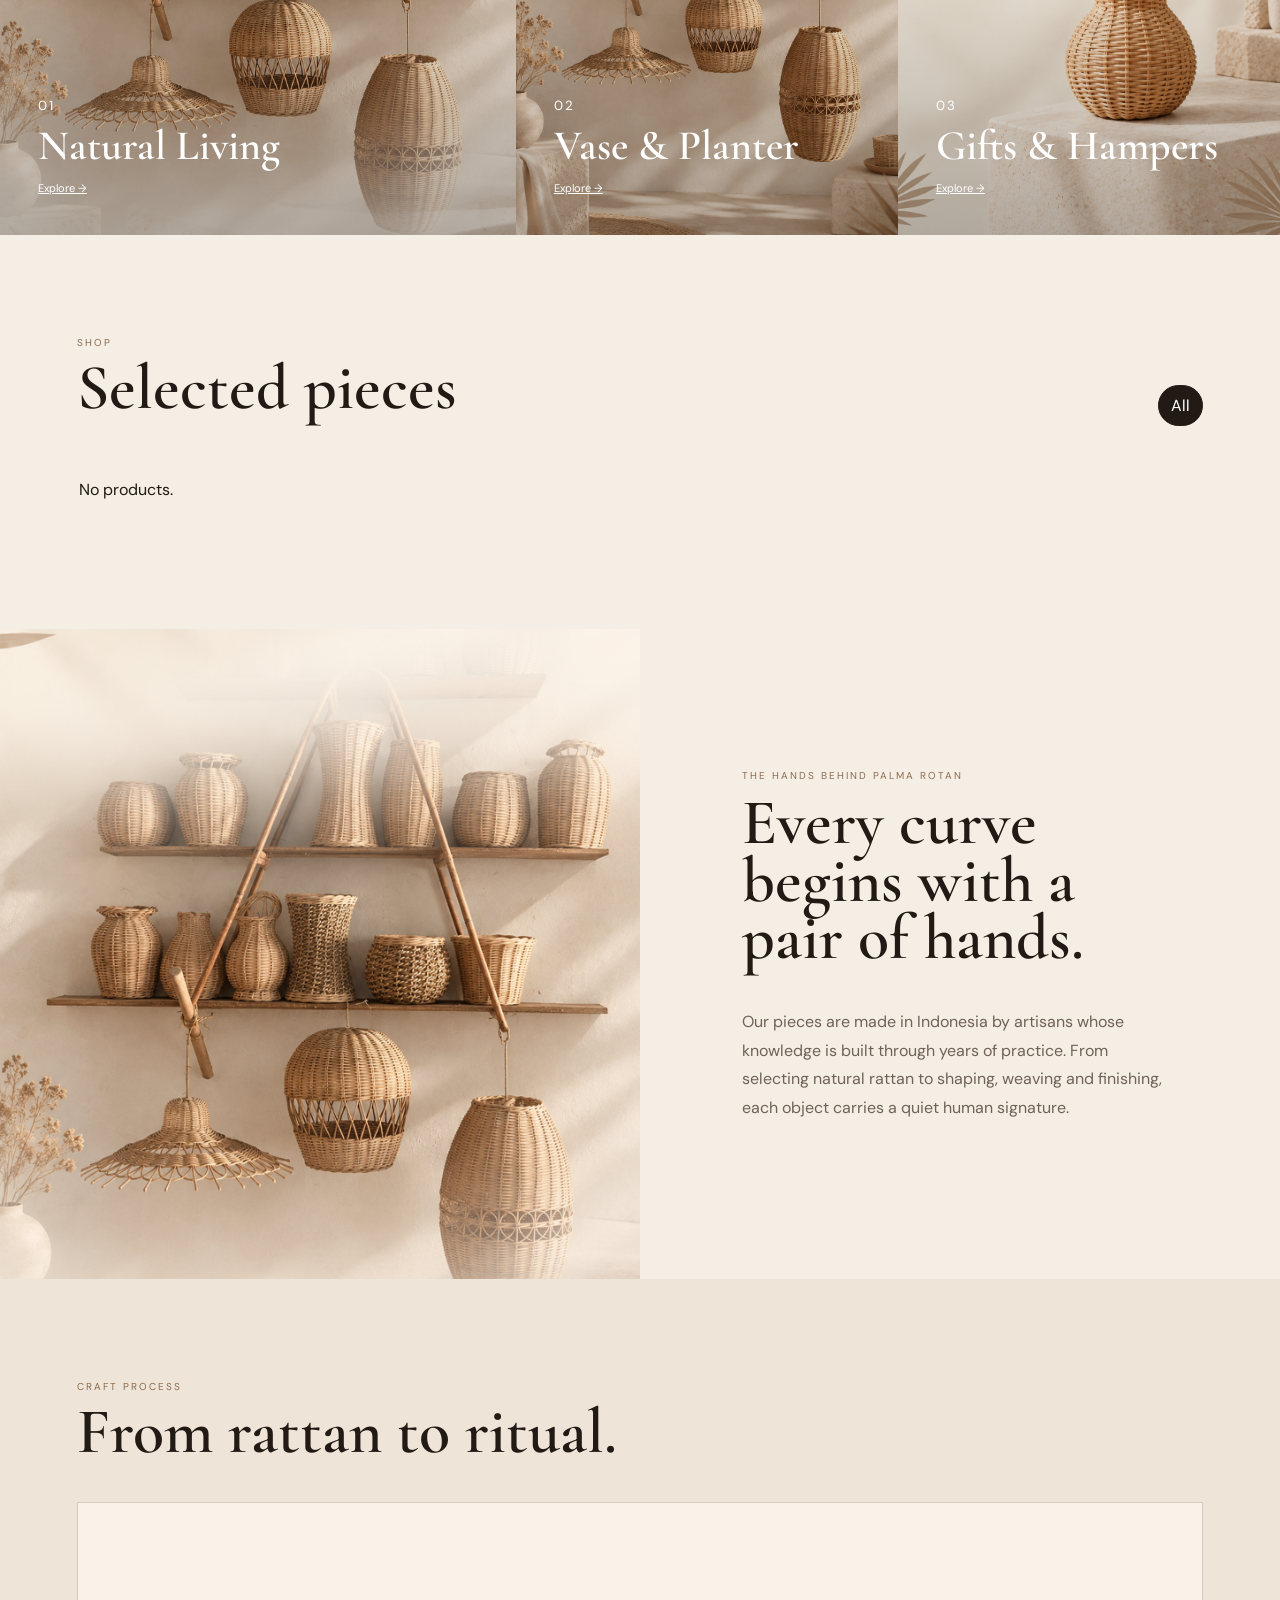
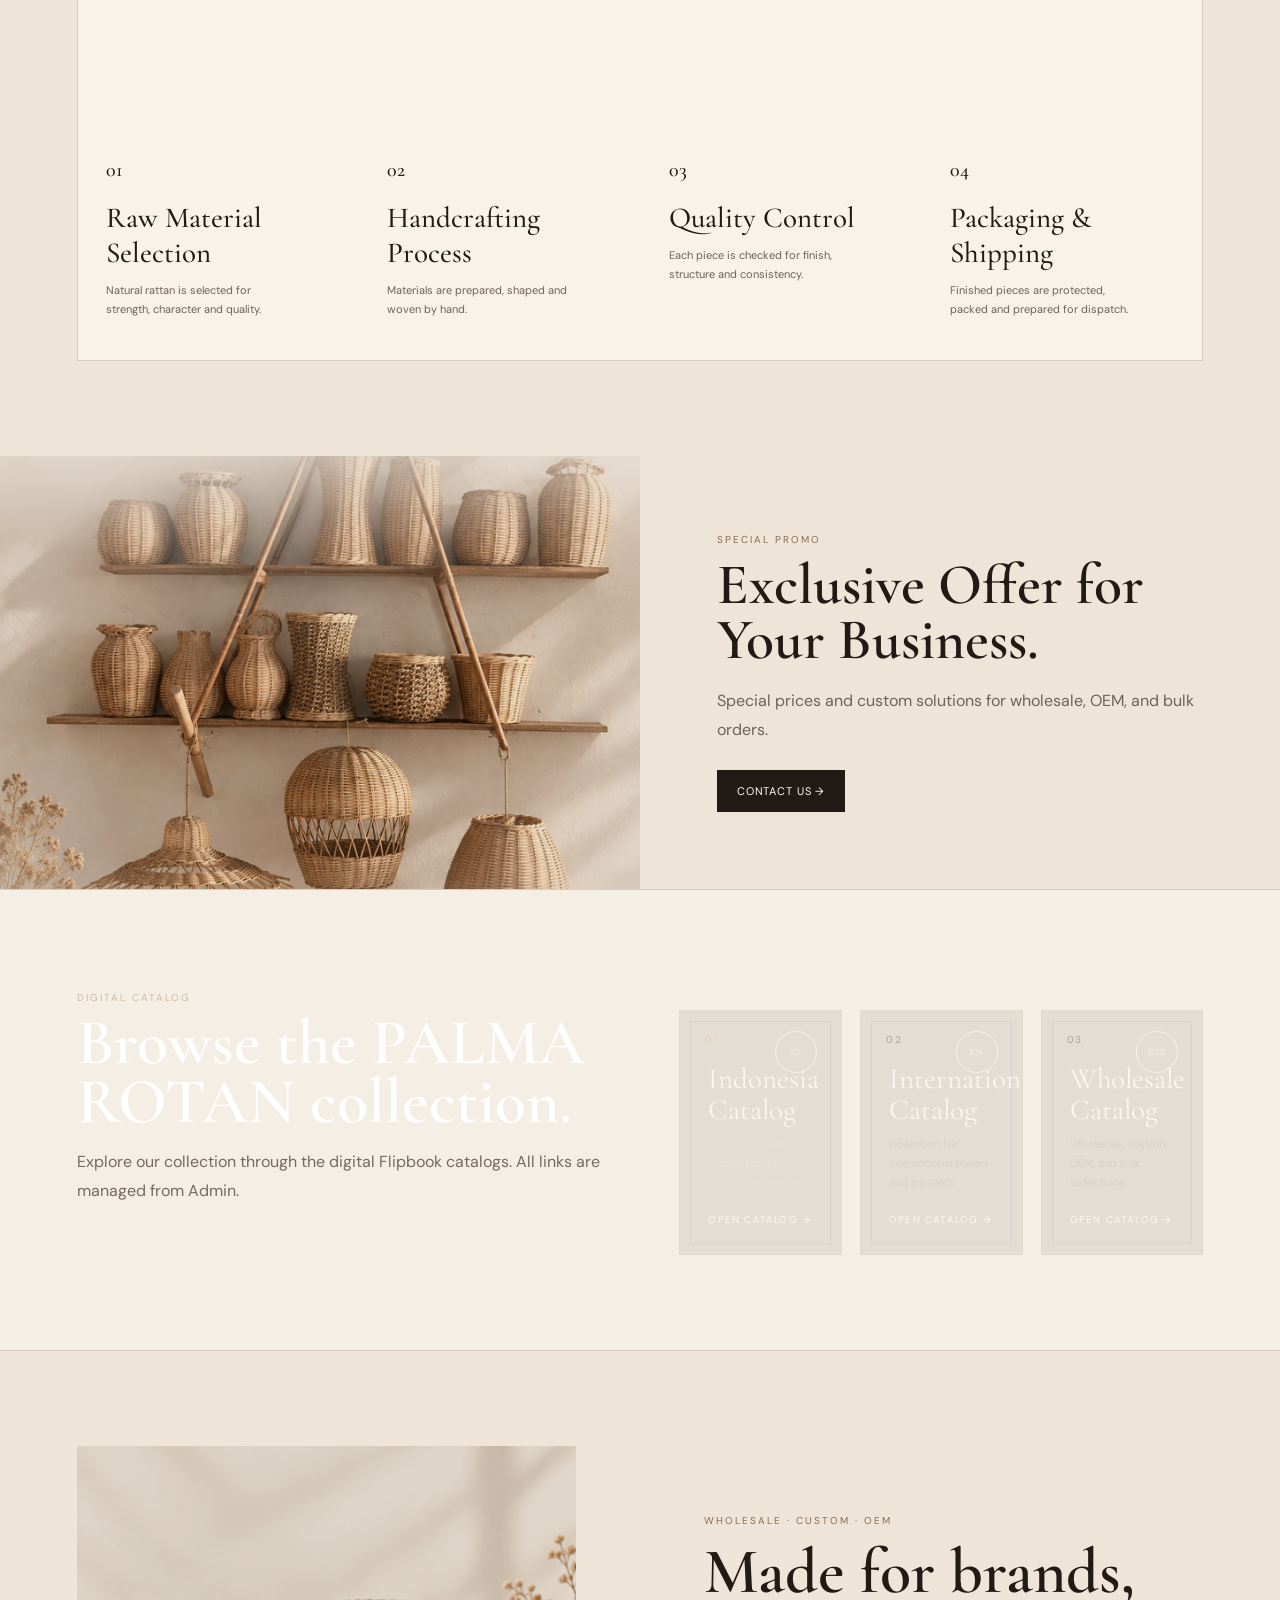
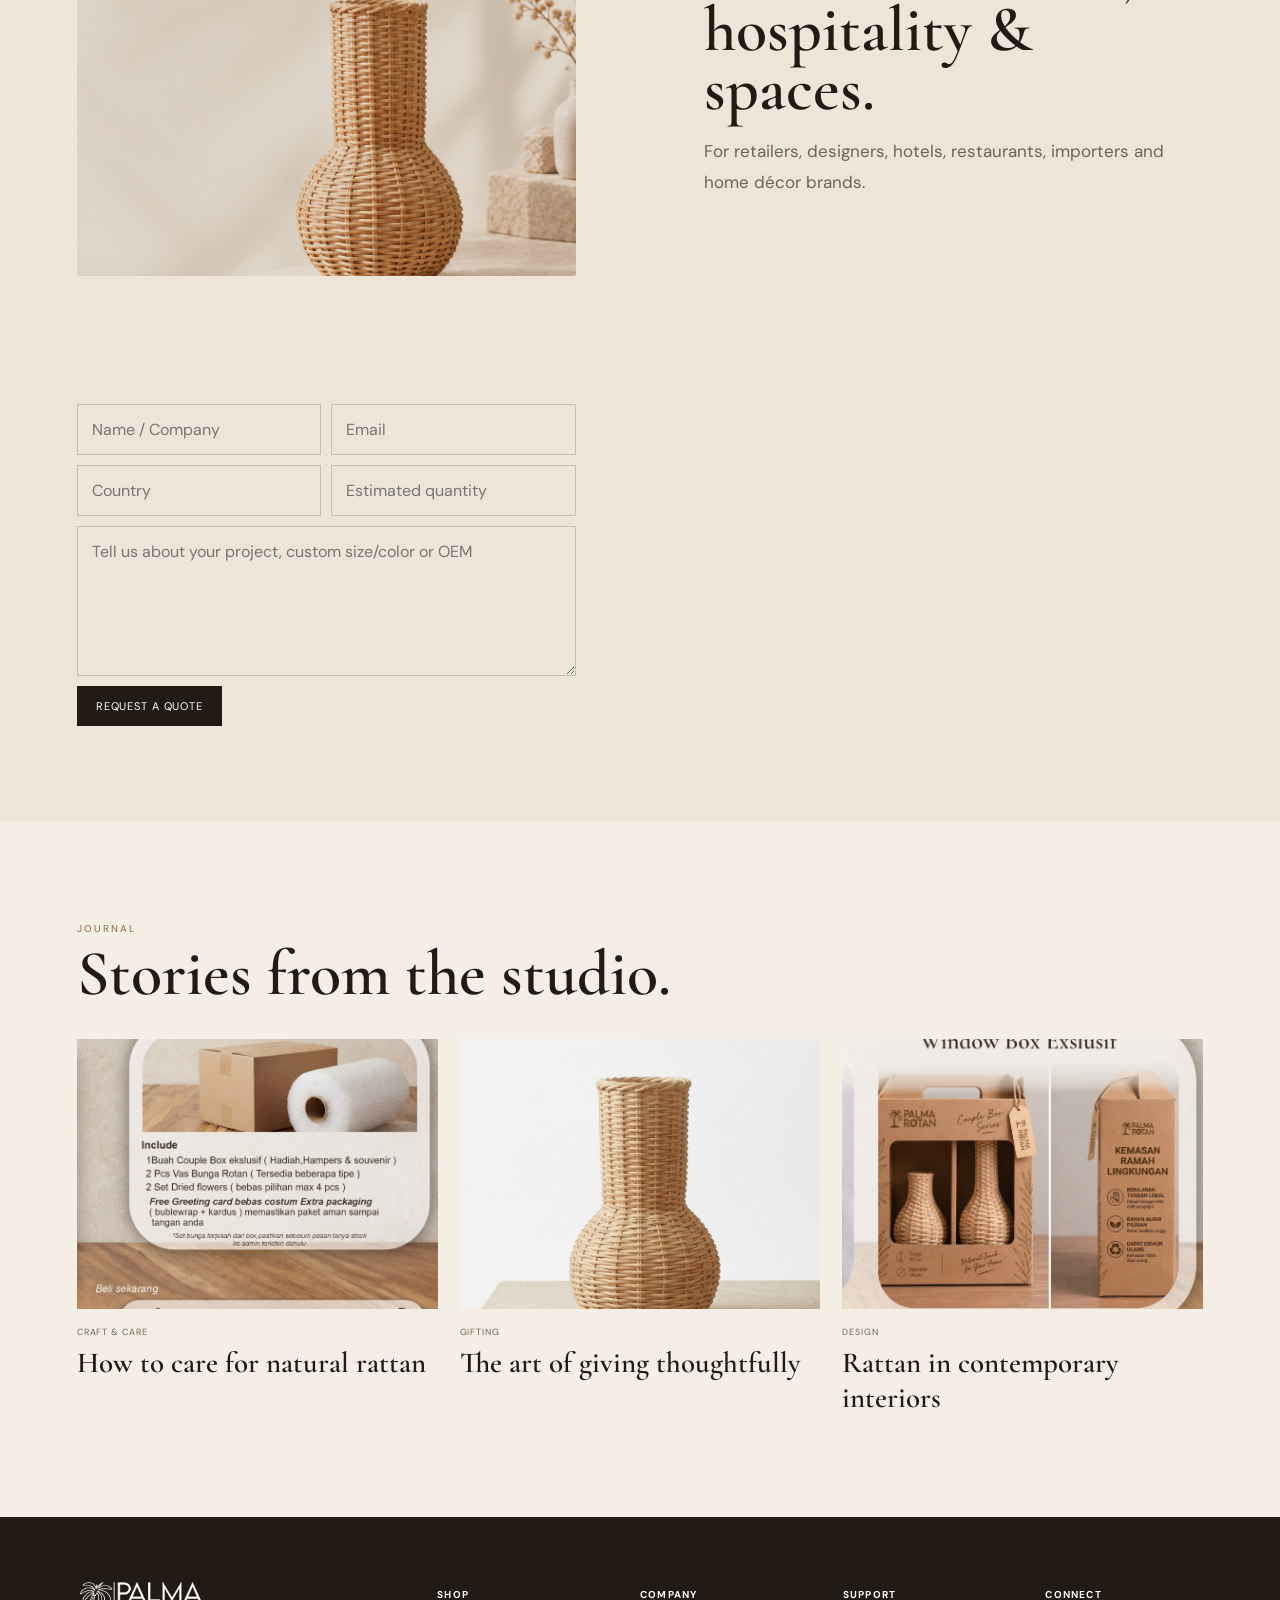
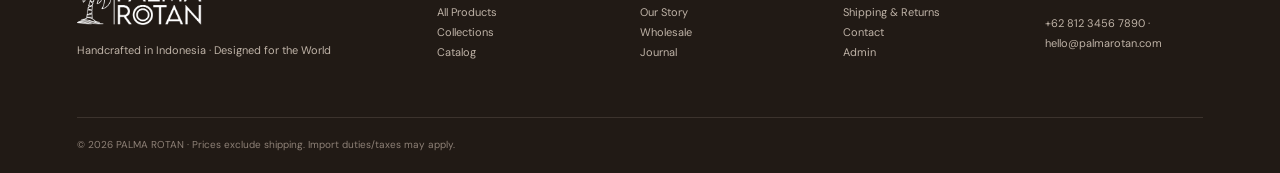
==== commit bf1d9077: "Refresh mobile responsive stylesheet cache" ====
--- a/index.html
+++ b/index.html
@@ -1,4 +1,4 @@
-<!doctype html><html lang="en"><head><meta charset="utf-8"><meta name="viewport" content="width=device-width,initial-scale=1"><title>PALMA ROTAN — Handcrafted in Indonesia</title><meta name="description" content="PALMA ROTAN — handcrafted rattan from Indonesia, designed for the world."><link rel="preconnect" href="https://fonts.googleapis.com"><link rel="preconnect" href="https://fonts.gstatic.com" crossorigin><link href="https://fonts.googleapis.com/css2?family=Cormorant+Garamond:wght@500;600;700&family=DM+Sans:wght@400;500;600;700&family=Montserrat:wght@400;500;600&display=swap" rel="stylesheet"><link rel="stylesheet" href="assets/style.css?v=31e9bc4"></head><body><div class="topbar"><span data-i18n="top">Handcrafted in Indonesia · Designed for the World</span><span data-i18n="topShip">Worldwide shipping</span></div><header><button class="mobile" onclick="toggleNav()">☰</button><a class="brand" href="#home"><img src="assets/logo-palma.png" alt="PALMA ROTAN"></a><nav id="nav"><a href="#shop" data-i18n="navShop">Shop</a><a href="#collections" data-i18n="navCollections">Collections</a><a href="#catalog" data-i18n="navCatalog">Catalog</a><a href="#wholesale" data-i18n="navWholesale">Wholesale</a><a href="#story" data-i18n="navStory">Our Story</a><a href="#journal" data-i18n="navJournal">Journal</a><a href="#contact" data-i18n="navContact">Contact</a></nav><div class="actions"><button class="actionIcon" aria-label="Search" onclick="openSearch()"><svg viewBox="0 0 24 24"><circle cx="10.8" cy="10.8" r="6.5"/><path d="m16 16 5 5"/></svg></button><button class="actionIcon countAction" aria-label="Wishlist" onclick="openWishlist()"><svg viewBox="0 0 24 24"><path d="M20.5 8.7c0 5-8.5 10.3-8.5 10.3S3.5 13.7 3.5 8.7A4.6 4.6 0 0 1 12 6.2a4.6 4.6 0 0 1 8.5 2.5Z"/></svg><b id="wishCount">0</b></button><button class="actionIcon bagAction" aria-label="Shopping bag" onclick="openCart()"><svg viewBox="0 0 24 24"><path d="M5.5 8.5h13l1 12h-15l1-12Z"/><path d="M9 9V6a3 3 0 0 1 6 0v3"/></svg><span class="bagLabel">Bag</span><b id="cartCount">0</b></button><button onclick="toggleLanguage()" id="langBtn">EN</button><button onclick="cycleCurrency()" id="currencyBtn">USD</button></div></header><main id="home"><section class="hero"><div id="heroSlides"></div><div class="heroShade"></div><div class="heroCopy"><span class="eyebrow" id="heroEye"></span><h1 id="heroTitle"></h1><p id="heroText"></p><div><a class="btn dark" href="#shop" data-i18n="shopNow">Shop Now</a><a class="btn light" href="#catalog" data-i18n="viewCatalog">View Catalog</a></div></div><section class="benefits benefitsHero reveal-group" aria-label="PALMA ROTAN benefits">
+<!doctype html><html lang="en"><head><meta charset="utf-8"><meta name="viewport" content="width=device-width,initial-scale=1"><title>PALMA ROTAN — Handcrafted in Indonesia</title><meta name="description" content="PALMA ROTAN — handcrafted rattan from Indonesia, designed for the world."><link rel="preconnect" href="https://fonts.googleapis.com"><link rel="preconnect" href="https://fonts.gstatic.com" crossorigin><link href="https://fonts.googleapis.com/css2?family=Cormorant+Garamond:wght@500;600;700&family=DM+Sans:wght@400;500;600;700&family=Montserrat:wght@400;500;600&display=swap" rel="stylesheet"><link rel="stylesheet" href="assets/style.css?v=2834aba6"></head><body><div class="topbar"><span data-i18n="top">Handcrafted in Indonesia · Designed for the World</span><span data-i18n="topShip">Worldwide shipping</span></div><header><button class="mobile" onclick="toggleNav()">☰</button><a class="brand" href="#home"><img src="assets/logo-palma.png" alt="PALMA ROTAN"></a><nav id="nav"><a href="#shop" data-i18n="navShop">Shop</a><a href="#collections" data-i18n="navCollections">Collections</a><a href="#catalog" data-i18n="navCatalog">Catalog</a><a href="#wholesale" data-i18n="navWholesale">Wholesale</a><a href="#story" data-i18n="navStory">Our Story</a><a href="#journal" data-i18n="navJournal">Journal</a><a href="#contact" data-i18n="navContact">Contact</a></nav><div class="actions"><button class="actionIcon" aria-label="Search" onclick="openSearch()"><svg viewBox="0 0 24 24"><circle cx="10.8" cy="10.8" r="6.5"/><path d="m16 16 5 5"/></svg></button><button class="actionIcon countAction" aria-label="Wishlist" onclick="openWishlist()"><svg viewBox="0 0 24 24"><path d="M20.5 8.7c0 5-8.5 10.3-8.5 10.3S3.5 13.7 3.5 8.7A4.6 4.6 0 0 1 12 6.2a4.6 4.6 0 0 1 8.5 2.5Z"/></svg><b id="wishCount">0</b></button><button class="actionIcon bagAction" aria-label="Shopping bag" onclick="openCart()"><svg viewBox="0 0 24 24"><path d="M5.5 8.5h13l1 12h-15l1-12Z"/><path d="M9 9V6a3 3 0 0 1 6 0v3"/></svg><span class="bagLabel">Bag</span><b id="cartCount">0</b></button><button onclick="toggleLanguage()" id="langBtn">EN</button><button onclick="cycleCurrency()" id="currencyBtn">USD</button></div></header><main id="home"><section class="hero"><div id="heroSlides"></div><div class="heroShade"></div><div class="heroCopy"><span class="eyebrow" id="heroEye"></span><h1 id="heroTitle"></h1><p id="heroText"></p><div><a class="btn dark" href="#shop" data-i18n="shopNow">Shop Now</a><a class="btn light" href="#catalog" data-i18n="viewCatalog">View Catalog</a></div></div><section class="benefits benefitsHero reveal-group" aria-label="PALMA ROTAN benefits">
 <div class="reveal-item"><span class="benefitIcon" aria-hidden="true"><span class="benefitHandIcon" aria-hidden="true"></span></span><div><b data-i18n="benefit1">Handcrafted</b><small data-i18n="benefit1s">Made by Indonesian artisans</small></div></div>
 <div class="reveal-item benefit-center"><span class="benefitIcon palmIcon" aria-hidden="true"><svg viewBox="0 0 48 48" role="presentation"><path d="M24 43V23"/><path d="M24 25C20 18 15 15 9 14c4 6 8 9 15 11"/><path d="M24 24C28 17 33 14 39 13c-3 6-8 10-15 12"/><path d="M24 22C22 14 18 9 13 6c0 7 3 12 10 17"/><path d="M25 22C28 14 32 9 37 6c0 7-3 12-10 17"/><path d="M21 43h6"/></svg></span><div class="hero-slide-indicator"><div class="dots" id="heroDots"></div></div><div><b data-i18n="benefit2">Natural Material</b><small data-i18n="benefit2s">Selected natural rattan</small></div></div>
 <div class="reveal-item"><span class="benefitIcon" aria-hidden="true"><svg viewBox="0 0 48 48"><path d="M24 5 39 11v11c0 10-6 17-15 21C15 39 9 32 9 22V11l15-6Z"/><path d="m16 24 5 5 11-12"/></svg></span><div><b data-i18n="benefit3">Best Quality</b><small data-i18n="benefit3s">Made with care and consistency</small></div></div>
--- a/assets/style.css
+++ b/assets/style.css
@@ -394,3 +394,116 @@
   #shop .productsRail .product{flex-basis:calc((100% - 14px)/2)}
   #shop .productMeta h3{font-size:22px}
 }
+
+
+/* PALMA ROTAN — mobile layout parity / editorial responsive pass */
+@media (max-width: 767px){
+  html{scroll-padding-top:74px}
+  body{min-width:0;overflow-x:hidden}
+  .topbar{padding:8px 16px 22px;font-size:8px;white-space:nowrap;overflow:hidden}
+  .topbar span{margin-left:10px}
+  header{top:22px;height:66px;padding:0 18px;gap:12px}
+  .brand img{width:104px}
+  .mobile{display:inline-flex;align-items:center;justify-content:center;width:34px;height:34px;padding:0;font-size:18px}
+  .actions{margin-left:auto;gap:0}
+  .actions button{padding:6px}
+  .hero{height:88svh;min-height:600px;max-height:820px}
+  .heroCopy{left:22px;right:22px;top:55%;max-width:none}
+  .heroCopy h1{font-size:clamp(50px,14vw,72px);line-height:.88;margin:12px 0 16px}
+  .heroCopy p{font-size:13px;line-height:1.65;max-width:100%}
+  .dots{left:22px;bottom:22px}
+  .benefits{grid-template-columns:1fr}
+  .benefits>div{padding:18px 22px;min-height:0}
+  .section{padding:58px 20px}
+  .section h2{font-size:clamp(42px,12vw,58px);line-height:.94}
+  .intro{grid-template-columns:1fr;gap:12px;align-items:start}
+  .intro p,.wholesale p{font-size:16px;line-height:1.75}
+  .sectionHead{display:flex;flex-direction:column;align-items:flex-start;gap:18px;margin-bottom:28px}
+  .filters{width:100%;overflow-x:auto;flex-wrap:nowrap;scrollbar-width:none}
+  .filters::-webkit-scrollbar{display:none}
+  .filters button{white-space:nowrap}
+  
+  /* Collections keep the desktop visual hierarchy without creating oversized mobile blocks. */
+  .collections{display:grid;grid-template-columns:1fr;min-height:0}
+  .collection,.collection.tall{grid-column:auto;min-height:0;aspect-ratio:4/3}
+  .collection>div{left:24px;right:24px;bottom:24px}
+  .collection h3{font-size:34px}
+  
+  /* Shop remains one horizontal product rail, not a second row. */
+  #shop .productsRail{gap:14px;padding-bottom:14px}
+  #shop .productsRail .product{flex:0 0 78vw}
+  #shop .productsRail .productMeta{padding:13px 14px 15px}
+  #shop .productMeta h3{font-size:22px}
+  #shop .productNav{justify-content:space-between;margin-top:8px}
+  #shop .productNav button{width:40px;height:40px}
+  
+  /* Craft Process: image + natural-height text, matching the desktop card structure. */
+  .process{padding-top:58px;padding-bottom:58px}
+  .processGrid{display:grid;grid-template-columns:1fr;gap:14px;margin-top:30px;border:0;background:transparent}
+  .processGrid>div{min-height:0}
+  .processCard{display:flex;flex-direction:column;min-height:0!important;border:1px solid var(--line);background:var(--ivory)}
+  .processMedia{width:100%;height:auto;min-height:0;aspect-ratio:4/3;background-size:cover;background-position:center}
+  .processCopy{padding:30px 28px 34px;min-height:0}
+  .processCard .processNo{font-size:20px}
+  .processCard .processTitle{font-size:30px;line-height:1.02;margin:20px 0 12px}
+  .processCard .processDesc{font-size:12px;line-height:1.75;max-width:none;margin:0}
+  
+  /* Digital Catalog: same card hierarchy, scaled to phone width. */
+  .catalog{display:block;padding:58px 20px}
+  .catalogIntro{max-width:none;margin-bottom:26px}
+  .catalogIntro h2{font-size:clamp(42px,11.5vw,56px);line-height:.94}
+  .catalogIntro p{font-size:15px;line-height:1.75}
+  .catalogCards{grid-template-columns:1fr;gap:14px}
+  .catalogCard{min-height:0;aspect-ratio:1.45/1;padding:26px}
+  .catalogCard:before{inset:9px}
+  .catalogNo{top:20px;left:22px}
+  .catalogIcon{top:18px;right:20px;width:42px;height:42px}
+  .catalogLabel{font-size:30px}
+  .catalogDesc{font-size:11px;line-height:1.65;max-width:85%}
+  .catalogLink{margin-top:18px}
+  
+  /* Wholesale: same desktop content order, stacked cleanly on phone. */
+  .wholesale{display:flex;flex-direction:column;gap:0;padding:0 20px 58px}
+  .wholesaleVisual{order:1;width:100%;min-height:0;aspect-ratio:4/3;background-size:cover}
+  .wholesaleCopy{order:2;padding:38px 0 26px;align-self:auto}
+  .wholesaleCopy h2{font-size:clamp(42px,11.5vw,56px);line-height:.94;margin:12px 0 18px}
+  .wholesaleCopy p{max-width:none}
+  .wholesale form{order:3;display:grid;grid-template-columns:1fr;gap:12px}
+  .wholesale input,.wholesale textarea{width:100%;min-height:58px;padding:15px}
+  .wholesale textarea{grid-column:auto;min-height:150px}
+  .wholesale form .btn{width:auto;justify-self:start}
+  
+  /* Journal: editorial cards remain full-width and consistent with desktop. */
+  #journal{padding-top:58px}
+  .journal{display:grid;grid-template-columns:1fr;gap:42px;margin-top:28px}
+  .journal article{min-width:0}
+  .journal img{display:block;width:100%;aspect-ratio:4/3;object-fit:cover}
+  .journal small{margin-top:14px;font-size:9px}
+  .journal h3{font-size:34px;line-height:1.02;margin:8px 0 0}
+  
+  /* Story keeps image first, copy second, with controlled editorial spacing. */
+  .story{display:grid;grid-template-columns:1fr}
+  .storyImg{min-height:0;aspect-ratio:4/3;background-position:center}
+  .storyText{padding:48px 22px 56px}
+  .storyText h2{font-size:clamp(44px,12vw,60px);line-height:.92;margin:12px 0 20px}
+  .storyText p{font-size:15px;line-height:1.75}
+  
+  .promoBanner{grid-template-columns:1fr;min-height:0}
+  .promoImage{min-height:0;aspect-ratio:4/3}
+  .promoCopy{padding:44px 22px 50px}
+  .promoTitle{font-size:clamp(42px,11.5vw,56px)}
+  
+  footer{grid-template-columns:1fr 1fr;gap:26px;padding:52px 22px 20px}
+  footer>div:first-child{grid-column:1/-1}
+  footer img{width:112px}
+}
+
+/* Very small phones: preserve proportions instead of shrinking content into unreadable blocks. */
+@media (max-width: 390px){
+  .section{padding-left:18px;padding-right:18px}
+  .heroCopy{left:18px;right:18px}
+  .catalog,.wholesale{padding-left:18px;padding-right:18px}
+  .storyText,.promoCopy{padding-left:18px;padding-right:18px}
+  #shop .productsRail .product{flex-basis:82vw}
+  .processCopy{padding-left:24px;padding-right:24px}
+}
